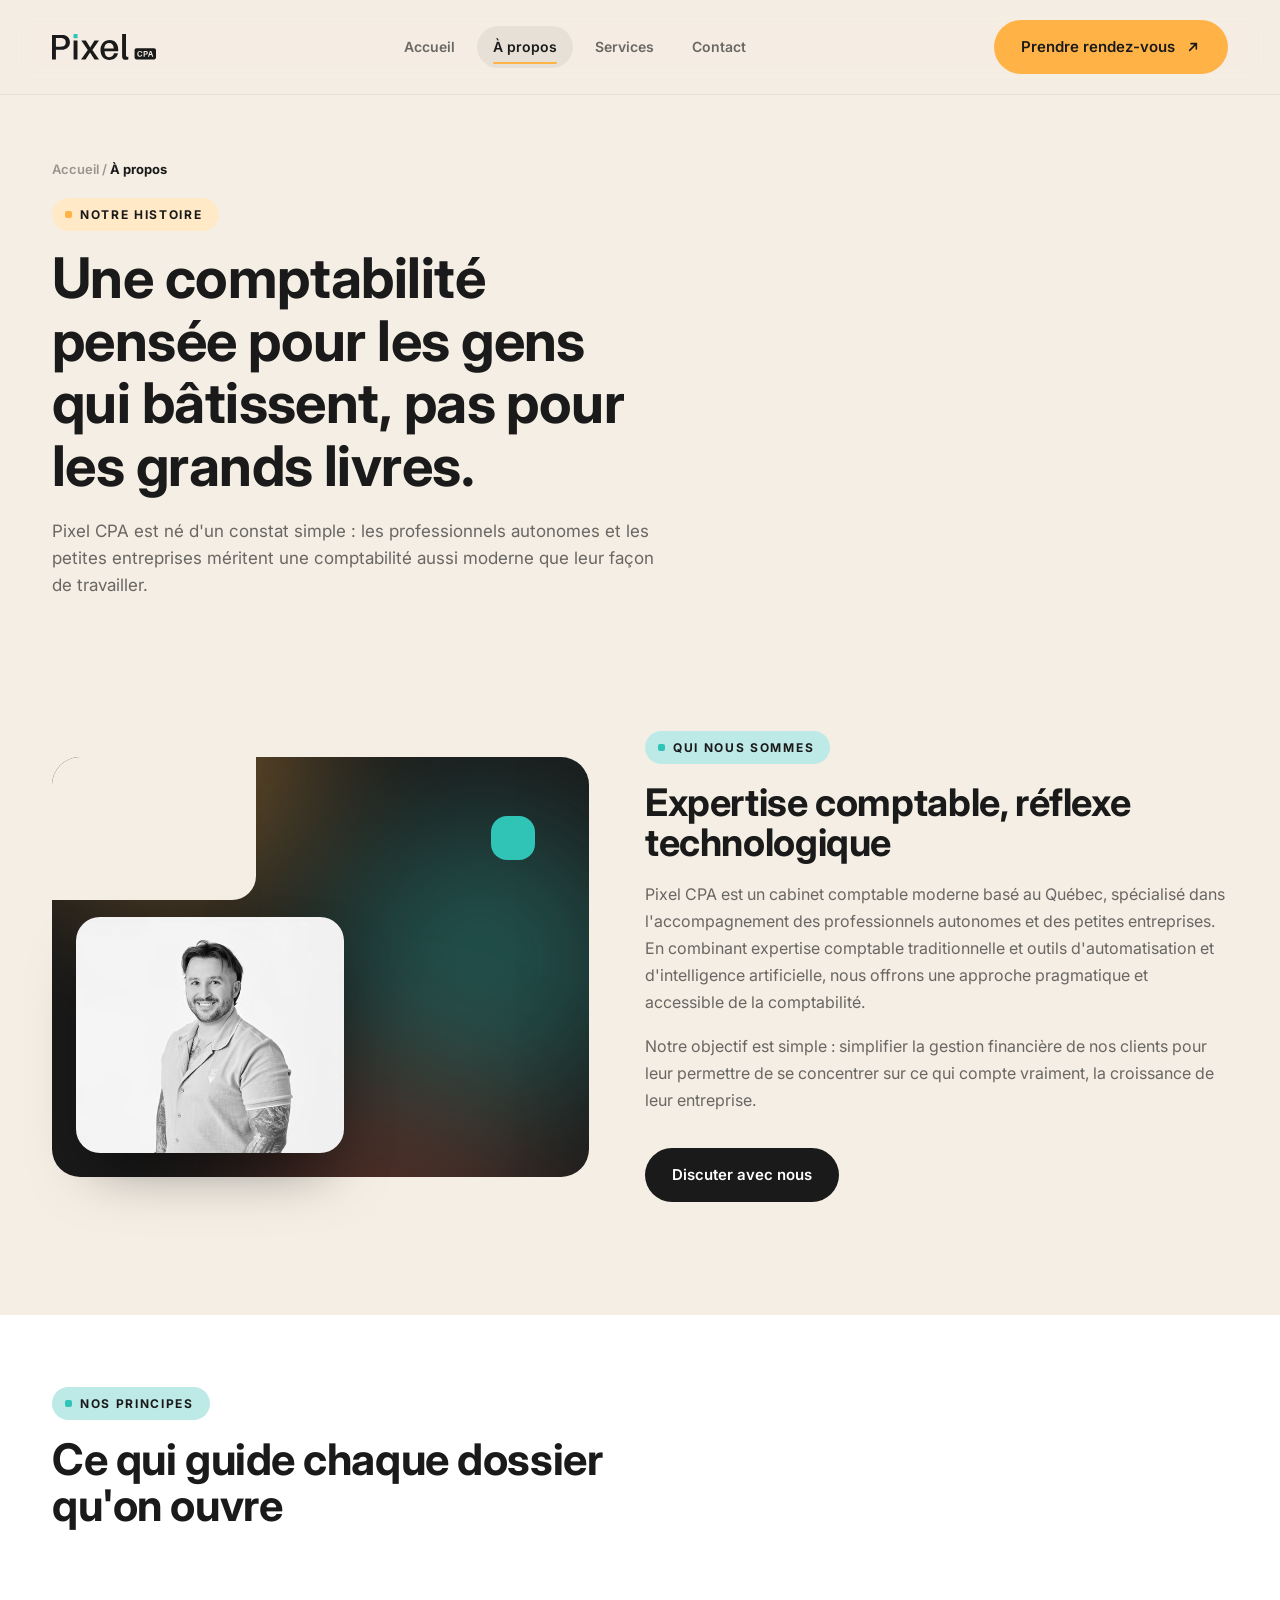
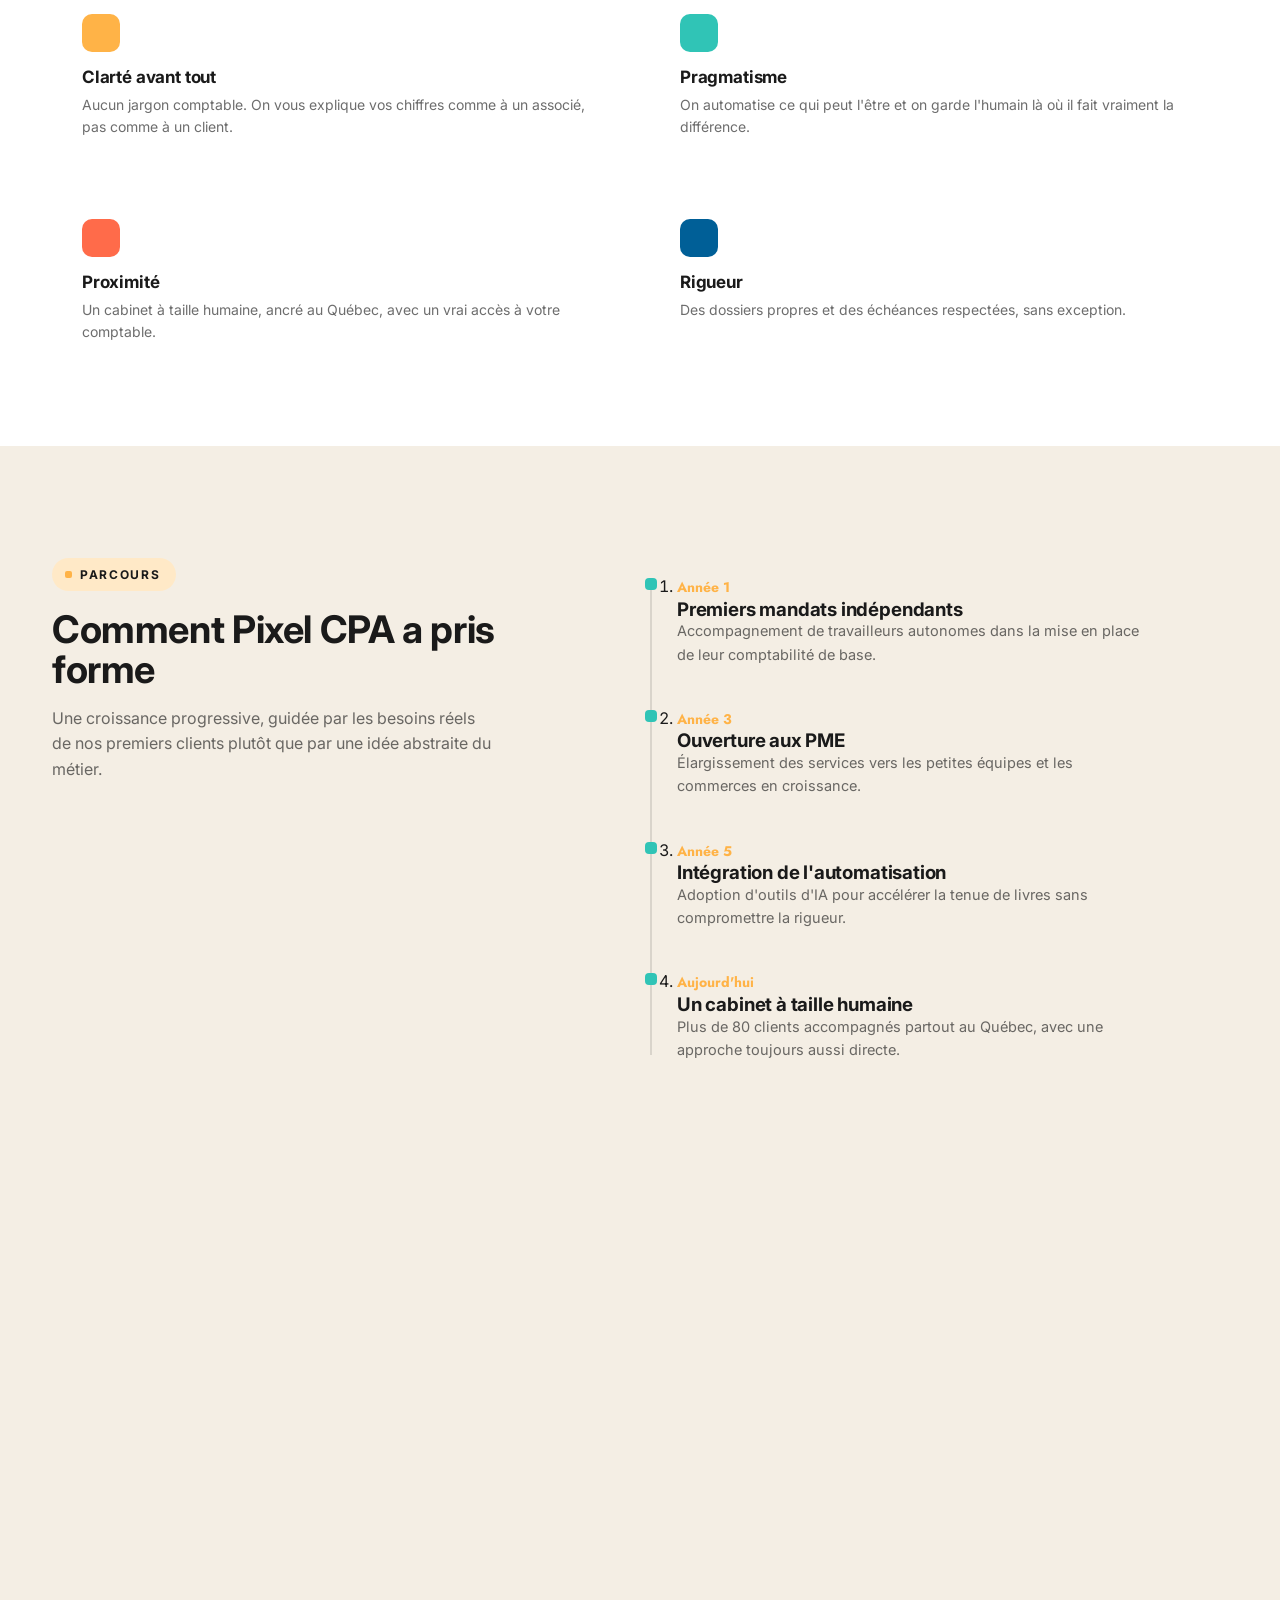
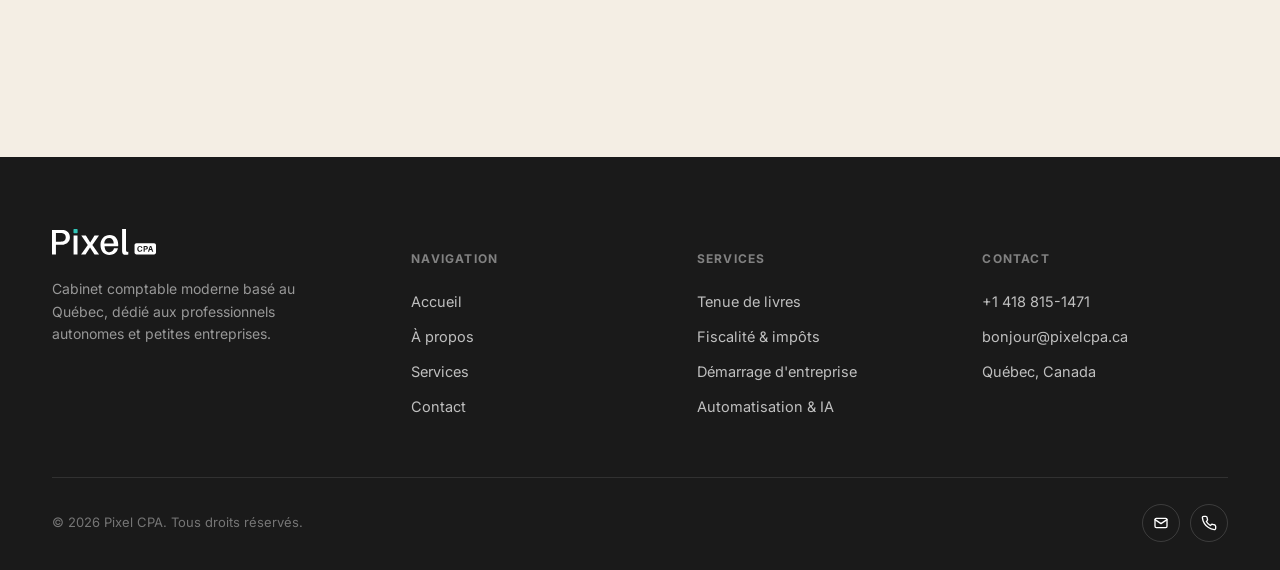
==== a-propos.html @ d7635052 "Add files via upload" ====
<!doctype html>
<html lang="fr-CA">
<head>
<meta charset="UTF-8">
<meta name="viewport" content="width=device-width, initial-scale=1">

<title>À propos — Cabinet comptable québécois | Pixel CPA</title>
<meta name="description" content="Pixel CPA est un cabinet comptable québécois à taille humaine qui combine expertise CPA traditionnelle et automatisation pour les indépendants et les PME.">
<link rel="canonical" href="https://pixelcpa.ca/a-propos.html">
<meta name="robots" content="index, follow, max-image-preview:large, max-snippet:-1">
<meta name="theme-color" content="#1A1A1A">

<meta property="og:type" content="website">
<meta property="og:site_name" content="Pixel CPA">
<meta property="og:locale" content="fr_CA">
<meta property="og:url" content="https://pixelcpa.ca/a-propos.html">
<meta property="og:title" content="À propos — Cabinet comptable québécois | Pixel CPA">
<meta property="og:description" content="Une comptabilité pensée pour les gens qui bâtissent. Expertise CPA, réflexe technologique, cabinet à taille humaine ancré au Québec.">
<meta property="og:image" content="https://pixelcpa.ca/assets/img/og-image.jpg">
<meta property="og:image:type" content="image/jpeg">
<meta property="og:image:width" content="1200">
<meta property="og:image:height" content="630">
<meta property="og:image:alt" content="Pixel CPA — Votre comptabilité, sans la paperasse.">

<meta name="twitter:card" content="summary_large_image">
<meta name="twitter:title" content="À propos — Cabinet comptable québécois | Pixel CPA">
<meta name="twitter:description" content="Une comptabilité pensée pour les gens qui bâtissent. Expertise CPA, réflexe technologique, ancré au Québec.">
<meta name="twitter:image" content="https://pixelcpa.ca/assets/img/og-image.jpg">

<link rel="icon" type="image/svg+xml" href="favicon.svg">
<link rel="manifest" href="site.webmanifest">

<link rel="preconnect" href="https://fonts.googleapis.com">
<link rel="preconnect" href="https://fonts.gstatic.com" crossorigin>
<link rel="stylesheet" href="https://fonts.googleapis.com/css2?family=Inter:wght@400;500;600;700;800&family=Jost:wght@600;700&display=swap">
<link rel="stylesheet" href="styles.css">

<script src="script.js" defer></script>

<script type="application/ld+json">
{
  "@context": "https://schema.org",
  "@graph": [
    {
      "@type": "BreadcrumbList",
      "itemListElement": [
        { "@type": "ListItem", "position": 1, "name": "Accueil", "item": "https://pixelcpa.ca/" },
        { "@type": "ListItem", "position": 2, "name": "À propos", "item": "https://pixelcpa.ca/a-propos.html" }
      ]
    },
    {
      "@type": "AboutPage",
      "@id": "https://pixelcpa.ca/a-propos.html#webpage",
      "url": "https://pixelcpa.ca/a-propos.html",
      "name": "À propos — Cabinet comptable québécois | Pixel CPA",
      "description": "Pixel CPA est un cabinet comptable québécois à taille humaine qui combine expertise CPA traditionnelle et automatisation.",
      "inLanguage": "fr-CA",
      "about": { "@id": "https://pixelcpa.ca/#business" },
      "isPartOf": { "@id": "https://pixelcpa.ca/#website" }
    }
  ]
}
</script>
</head>
<body>
<a href="#main" class="skip-link">Aller au contenu principal</a>
<div class="scroll-progress"></div>

<nav class="nav">
  <div class="wrap">
    <a href="index.html" class="logo" aria-label="Pixel CPA — accueil">
      <img src="assets/logo-dark.svg" alt="Pixel CPA" class="logo-img" width="110" height="26">
    </a>
    <div class="nav-links">
      <a href="index.html">Accueil</a>
      <a href="a-propos.html" class="active" aria-current="page">À propos</a>
      <a href="services.html">Services</a>
      <a href="contact.html">Contact</a>
    </div>
    <div class="nav-cta">
      <a href="contact.html" class="btn btn-primary">
        Prendre rendez-vous
        <svg viewBox="0 0 24 24" fill="none" stroke="currentColor" stroke-width="2.4" stroke-linecap="round" aria-hidden="true"><path d="M7 17L17 7M9 7h8v8"/></svg>
      </a>
      <button class="nav-burger" type="button" aria-label="Ouvrir le menu"><span></span></button>
    </div>
  </div>
</nav>

<main id="main">

<header class="page-hero">
  <div class="wrap">
    <nav class="crumb" data-reveal="fade" aria-label="Fil d'Ariane">
      <a href="index.html">Accueil</a> / <b>À propos</b>
    </nav>
    <span class="eyebrow orange" data-reveal="fade" style="margin-top:18px;">Notre histoire</span>
    <h1 class="split-words">Une comptabilité pensée pour les gens qui bâtissent, pas pour les grands livres.</h1>
    <p class="lede" data-reveal="fade">Pixel CPA est né d'un constat simple : les professionnels autonomes et les petites entreprises méritent une comptabilité aussi moderne que leur façon de travailler.</p>
  </div>
</header>

<!-- ================= STORY + IMAGE ================= -->
<section class="section-defer">
  <div class="wrap hero-grid">
    <div class="hero-visual" data-reveal="left" style="height:420px;">
      <div class="deco">
        <div class="aurora" aria-hidden="true"><b></b><b></b><b></b></div>
        <div class="deco-bite" style="width:38%; height:34%;"></div>
        <div class="chip" data-parallax="12" style="top:14%; right:10%; width:44px; height:44px; background:var(--teal);"></div>
      </div>
      <div class="founder" style="left:24px; right:auto; width:50%;">
        <img src="assets/img/cpa-portrait-480.jpg"
             srcset="assets/img/cpa-portrait-480.jpg 480w, assets/img/cpa-portrait-760.jpg 760w"
             sizes="(min-width:980px) 260px, 50vw"
             width="480" height="600"
             loading="lazy" decoding="async"
             alt="Le comptable professionnel agréé derrière Pixel CPA">
      </div>
    </div>
    <div data-reveal="right">
      <span class="eyebrow">Qui nous sommes</span>
      <h2 style="margin-top:18px; font-size:clamp(28px,3.2vw,38px);">Expertise comptable, réflexe technologique</h2>
      <p style="margin-top:18px; color:var(--ink-soft); font-size:16px; line-height:1.7;">
        Pixel CPA est un cabinet comptable moderne basé au Québec, spécialisé dans l'accompagnement des professionnels autonomes et des petites entreprises. En combinant expertise comptable traditionnelle et outils d'automatisation et d'intelligence artificielle, nous offrons une approche pragmatique et accessible de la comptabilité.
      </p>
      <p style="margin-top:16px; color:var(--ink-soft); font-size:16px; line-height:1.7;">
        Notre objectif est simple : simplifier la gestion financière de nos clients pour leur permettre de se concentrer sur ce qui compte vraiment, la croissance de leur entreprise.
      </p>
      <div class="hero-cta">
        <a href="contact.html" class="btn btn-dark">Discuter avec nous</a>
      </div>
    </div>
  </div>
</section>

<!-- ================= VALUES ================= -->
<section class="section-tight section-defer" style="background:var(--white);">
  <div class="wrap">
    <div class="s-head" data-reveal="fade">
      <span class="eyebrow">Nos principes</span>
      <h2>Ce qui guide chaque dossier qu'on ouvre</h2>
    </div>
    <div class="values stagger">
      <div class="v-card" data-reveal="scale" style="--i:0">
        <div class="tag" style="background:var(--orange);"></div>
        <h4>Clarté avant tout</h4>
        <p>Aucun jargon comptable. On vous explique vos chiffres comme à un associé, pas comme à un client.</p>
      </div>
      <div class="v-card" data-reveal="scale" style="--i:1">
        <div class="tag" style="background:var(--teal);"></div>
        <h4>Pragmatisme</h4>
        <p>On automatise ce qui peut l'être et on garde l'humain là où il fait vraiment la différence.</p>
      </div>
      <div class="v-card" data-reveal="scale" style="--i:2">
        <div class="tag" style="background:var(--coral);"></div>
        <h4>Proximité</h4>
        <p>Un cabinet à taille humaine, ancré au Québec, avec un vrai accès à votre comptable.</p>
      </div>
      <div class="v-card" data-reveal="scale" style="--i:3">
        <div class="tag" style="background:var(--blue);"></div>
        <h4>Rigueur</h4>
        <p>Des dossiers propres et des échéances respectées, sans exception.</p>
      </div>
    </div>
  </div>
</section>

<!-- ================= TIMELINE ================= -->
<section class="section-defer">
  <div class="wrap hero-grid" style="align-items:flex-start;">
    <div data-reveal="left">
      <span class="eyebrow orange">Parcours</span>
      <h2 style="margin-top:18px; font-size:clamp(28px,3.2vw,38px);">Comment Pixel CPA a pris forme</h2>
      <p style="margin-top:16px; color:var(--ink-soft); max-width:44ch;">Une croissance progressive, guidée par les besoins réels de nos premiers clients plutôt que par une idée abstraite du métier.</p>
    </div>
    <ol class="timeline" data-reveal="right">
      <li class="t-item">
        <span class="yr">Année 1</span>
        <h3>Premiers mandats indépendants</h3>
        <p>Accompagnement de travailleurs autonomes dans la mise en place de leur comptabilité de base.</p>
      </li>
      <li class="t-item">
        <span class="yr">Année 3</span>
        <h3>Ouverture aux PME</h3>
        <p>Élargissement des services vers les petites équipes et les commerces en croissance.</p>
      </li>
      <li class="t-item">
        <span class="yr">Année 5</span>
        <h3>Intégration de l'automatisation</h3>
        <p>Adoption d'outils d'IA pour accélérer la tenue de livres sans compromettre la rigueur.</p>
      </li>
      <li class="t-item">
        <span class="yr">Aujourd'hui</span>
        <h3>Un cabinet à taille humaine</h3>
        <p>Plus de 80 clients accompagnés partout au Québec, avec une approche toujours aussi directe.</p>
      </li>
    </ol>
  </div>
</section>

<!-- ================= CTA ================= -->
<section class="section-defer">
  <div class="wrap">
    <div class="deco" style="padding:72px 40px; text-align:center;" data-reveal="scale">
      <div class="aurora" aria-hidden="true"><b></b><b></b><b></b></div>
      <div class="deco-bite" style="width:180px; height:120px;"></div>
      <div class="cta-band" style="position:relative; z-index:2; margin-top:20px;">
        <span class="eyebrow on-dark">Envie de nous rencontrer ?</span>
        <h2 style="color:var(--white); margin-top:18px;">Faisons connaissance</h2>
        <div style="margin-top:30px;">
          <a href="contact.html" class="btn btn-primary">
            Prendre un rendez-vous
            <svg viewBox="0 0 24 24" fill="none" stroke="currentColor" stroke-width="2.4" stroke-linecap="round" aria-hidden="true"><path d="M7 17L17 7M9 7h8v8"/></svg>
          </a>
        </div>
      </div>
    </div>
  </div>
</section>

</main>

<footer>
  <div class="wrap">
    <div class="foot-top">
      <div class="foot-brand">
        <a href="index.html" class="logo on-dark" aria-label="Pixel CPA — accueil">
          <img src="assets/logo-light.svg" alt="Pixel CPA" class="logo-img" width="110" height="26" loading="lazy" decoding="async">
        </a>
        <p>Cabinet comptable moderne basé au Québec, dédié aux professionnels autonomes et petites entreprises.</p>
      </div>
      <nav class="foot-col" aria-label="Navigation du pied de page">
        <h5>Navigation</h5>
        <a href="index.html">Accueil</a>
        <a href="a-propos.html">À propos</a>
        <a href="services.html">Services</a>
        <a href="contact.html">Contact</a>
      </nav>
      <div class="foot-col">
        <h5>Services</h5>
        <a href="services.html">Tenue de livres</a>
        <a href="services.html">Fiscalité &amp; impôts</a>
        <a href="services.html">Démarrage d'entreprise</a>
        <a href="services.html">Automatisation &amp; IA</a>
      </div>
      <div class="foot-col">
        <h5>Contact</h5>
        <a href="tel:+14188151471">+1 418 815-1471</a>
        <a href="mailto:bonjour@pixelcpa.ca">bonjour@pixelcpa.ca</a>
        <a href="contact.html">Québec, Canada</a>
      </div>
    </div>
    <div class="foot-bottom">
      <span>© 2026 Pixel CPA. Tous droits réservés.</span>
      <div class="foot-social">
        <a href="mailto:bonjour@pixelcpa.ca" aria-label="Nous écrire par courriel"><svg viewBox="0 0 24 24" fill="none" stroke-width="2" stroke-linecap="round" stroke-linejoin="round" aria-hidden="true"><rect x="3" y="5" width="18" height="14" rx="2"/><path d="M3 7l9 6 9-6"/></svg></a>
        <a href="tel:+14188151471" aria-label="Nous appeler"><svg viewBox="0 0 24 24" fill="none" stroke-width="2" stroke-linecap="round" stroke-linejoin="round" aria-hidden="true"><path d="M22 16.9v3a2 2 0 0 1-2.2 2 19.8 19.8 0 0 1-8.6-3.1 19.5 19.5 0 0 1-6-6A19.8 19.8 0 0 1 2.1 4.2 2 2 0 0 1 4.1 2h3a2 2 0 0 1 2 1.7c.1.9.3 1.8.6 2.7a2 2 0 0 1-.5 2.1L8 9.7a16 16 0 0 0 6 6l1.2-1.2a2 2 0 0 1 2.1-.5c.9.3 1.8.5 2.7.6a2 2 0 0 1 1.7 2z"/></svg></a>
      </div>
    </div>
  </div>
</footer>

</body>
</html>
---- styles.css ----
/* ===========================================================
   PIXEL CPA — Design tokens (from Identité Visuelle 2026)
   =========================================================== */

/* Fonts are loaded from <link rel="preconnect"> + <link rel="stylesheet"> in each page's
   <head>. An @import here would be discovered only after this file parses, delaying the
   font request by a full round-trip. */

:root{
  /* primaires */
  --dark:        #1A1A1A;
  --cream:       #FBEEDD;
  --cream-mid:   #FFD69C;
  --orange:      #FFB347;
  --teal:        #30C4B6;
  --teal-mid:    #8CD2CB;
  --teal-pale:   #BDEAE6;

  /* secondaires (accents de données / ponctuels) */
  --coral:       #FF6B4A;
  --blue:        #005F97;
  --pink:        #FC96AC;

  --white:       #FFFFFF;
  --paper:       #F4EEE4;
  --ink:         #1A1A1A;
  --ink-soft:    rgba(26,26,26,.64);
  --ink-faint:   rgba(26,26,26,.42);

  --radius-xl:   32px;
  --radius-lg:   24px;
  --radius-md:   16px;
  --radius-sm:   10px;

  --font-display:'Jost', sans-serif;
  --font-body:   'Inter', sans-serif;

  --ease: cubic-bezier(.22,.9,.32,1);
}

*,*::before,*::after{box-sizing:border-box;}
html{scroll-behavior:smooth;}
@media (prefers-reduced-motion: reduce){
  html{scroll-behavior:auto;}
  *,*::before,*::after{animation-duration:.001ms !important; animation-iteration-count:1 !important; transition-duration:.001ms !important; scroll-behavior:auto !important;}
}

body{
  margin:0;
  background:var(--paper);
  color:var(--ink);
  font-family:'Inter', var(--font-body), sans-serif;
  font-size:16px;
  line-height:1.6;
  -webkit-font-smoothing:antialiased;
  overflow-x:hidden;
}

h1,h2,h3,h4{
  font-family:'Inter', var(--font-display), sans-serif;
  font-weight:700;
  line-height:1.06;
  margin:0;
  letter-spacing:-.01em;
}

p{margin:0;}
a{color:inherit; text-decoration:none;}
img{max-width:100%; display:block;}
button{font-family:inherit; cursor:pointer;}

.wrap{
  max-width:1240px;
  margin:0 auto;
  padding:0 32px;
}

.eyebrow{
  display:inline-flex;
  align-items:center;
  gap:8px;
  font-family:var(--font-body);
  font-weight:700;
  font-size:12px;
  letter-spacing:.14em;
  text-transform:uppercase;
  color:var(--dark);
  background:var(--teal-pale);
  padding:7px 16px 7px 13px;
  border-radius:999px;
}
.eyebrow::before{
  content:'';
  width:7px;height:7px;border-radius:2px;
  background:var(--teal);
  flex:none;
}
.eyebrow.on-dark{background:rgba(255,255,255,.1); color:var(--white);}
.eyebrow.on-dark::before{background:var(--orange);}
.eyebrow.orange{background:#FFE9C7;}
.eyebrow.orange::before{background:var(--orange);}

/* ---------- buttons ---------- */
.btn{
  display:inline-flex;
  align-items:center;
  gap:10px;
  font-weight:600;
  font-size:15px;
  padding:14px 26px;
  border-radius:999px;
  border:1.5px solid transparent;
  transition:transform .35s var(--ease), box-shadow .35s var(--ease), background .25s ease, color .25s ease;
  white-space:nowrap;
}
.btn-primary{
  background:var(--orange);
  color:var(--dark);
}
.btn-primary:hover{
  transform:translateY(-2px);
  box-shadow:0 14px 28px -12px rgba(255,179,71,.65);
}
.btn-dark{
  background:var(--dark);
  color:var(--white);
}
.btn-dark:hover{
  transform:translateY(-2px);
  box-shadow:0 14px 28px -14px rgba(0,0,0,.5);
}
.btn-ghost{
  background:transparent;
  border-color:rgba(26,26,26,.18);
  color:var(--dark);
}
.btn-ghost:hover{ background:rgba(26,26,26,.06); }
.btn-ghost.on-dark{ border-color:rgba(255,255,255,.25); color:var(--white); }
.btn-ghost.on-dark:hover{ background:rgba(255,255,255,.08); }
.btn svg{width:16px;height:16px; transition:transform .35s var(--ease);}
.btn:hover svg{transform:translate(3px,-3px);}

/* ---------- logo (real brand SVG, from Pixel_Logo_Export) ---------- */
.logo{ display:inline-flex; align-items:center; }
.logo-img{ height:26px; width:auto; display:block; }

/* ---------- skip link ---------- */
.skip-link{
  position:absolute; left:16px; top:-100px;
  z-index:300;
  background:var(--dark); color:var(--white);
  padding:12px 20px; border-radius:0 0 12px 12px;
  font-size:14px; font-weight:600;
  transition:top .25s var(--ease);
}
.skip-link:focus{ top:0; }

:where(a, button, .faq-q):focus-visible{
  outline:2.5px solid var(--orange);
  outline-offset:3px;
  border-radius:6px;
}

/* ---------- scroll progress ---------- */
.scroll-progress{
  position:fixed; top:0; left:0; width:0%; height:3px;
  background:linear-gradient(90deg, var(--orange), var(--teal));
  z-index:200;
  transition:width .12s linear;
}

/* ---------- nav ---------- */
.nav{
  position:sticky; top:0; z-index:100;
  padding:20px 0;
  background:rgba(244,238,228,.72);
  backdrop-filter:blur(14px) saturate(140%);
  border-bottom:1px solid rgba(26,26,26,.06);
  transition:padding .3s var(--ease), box-shadow .3s var(--ease), background .3s var(--ease);
  animation:navDrop .7s var(--ease) both;
}
.nav.is-stuck{
  padding:12px 0;
  background:rgba(244,238,228,.86);
  box-shadow:0 10px 30px -22px rgba(26,26,26,.5);
}
@keyframes navDrop{ from{ transform:translateY(-100%); opacity:0; } to{ transform:translateY(0); opacity:1; } }
.nav .wrap{display:flex; align-items:center; justify-content:space-between; gap:24px;}
.logo-img{ animation:markPop .6s var(--ease) .35s both; }
@keyframes markPop{ from{ transform:scale(.7); opacity:0; } to{ transform:scale(1); opacity:1; } }
.nav-links{display:flex; align-items:center; gap:6px;}
.nav-links a{
  position:relative;
  padding:10px 16px; border-radius:999px; font-size:14px; font-weight:600; color:var(--ink-soft);
  transition:background .25s ease, color .25s ease;
}
.nav-links a:hover, .nav-links a.active{ background:rgba(26,26,26,.06); color:var(--dark); }
.nav-links a.active::after{
  content:''; position:absolute; left:16px; right:16px; bottom:4px; height:2px; border-radius:2px;
  background:var(--orange);
}
.nav-cta{display:flex; align-items:center; gap:10px;}
.nav-burger{display:none; width:42px; height:42px; border-radius:12px; border:1.5px solid rgba(26,26,26,.15); background:none; align-items:center; justify-content:center;}
.nav-burger span, .nav-burger span::before, .nav-burger span::after{content:'';display:block; width:18px; height:2px; background:var(--dark); position:relative; transition:all .25s ease;}
.nav-burger span::before{position:absolute; top:-6px;}
.nav-burger span::after{position:absolute; top:6px;}
.nav-burger.is-open span{ background:transparent; }
.nav-burger.is-open span::before{ top:0; transform:rotate(45deg); }
.nav-burger.is-open span::after{ top:0; transform:rotate(-45deg); }

/* ---------- reveal-on-scroll ---------- */
[data-reveal]{
  opacity:0;
  transform:translate3d(0,18px,0);
  filter:blur(6px);
  transition:opacity .8s var(--ease), transform .8s var(--ease), filter .8s var(--ease);
  will-change:opacity, transform, filter;
  backface-visibility:hidden;
  -webkit-font-smoothing:antialiased;
}
[data-reveal].in{ opacity:1; transform:translate3d(0,0,0) scale(1); filter:blur(0); }
[data-reveal="fade"]{ transform:translate3d(0,14px,0); }
[data-reveal="left"]{ transform:translate3d(-24px,0,0); }
[data-reveal="right"]{ transform:translate3d(24px,0,0); }
[data-reveal="scale"]{ transform:translate3d(0,22px,0) scale(.97); }

/* text keeps the blur-up but never a transform: sub-pixel shifting on glyphs looks dirty */
h1[data-reveal],
h2[data-reveal],
h3[data-reveal],
h4[data-reveal],
.eyebrow[data-reveal],
.crumb[data-reveal],
.lede[data-reveal],
p[data-reveal]{
  transform:none !important;
  transition:opacity .8s var(--ease), filter .8s var(--ease);
}

.stagger > *{ transition-delay:calc(var(--i,0) * 90ms); }

/* once revealed, drop the compositing hints so long pages don't hold dozens of layers */
[data-reveal].done{ will-change:auto; filter:none; }

/* ---------- headline word reveal (JS splits .split-words into <span><i>word</i></span>) ---------- */
.split-words .w{
  display:inline-block;
  overflow:hidden;
  vertical-align:top;
  padding-bottom:.06em; /* room for descenders inside the mask */
}
.split-words .w > i{
  display:inline-block;
  font-style:inherit;
  transform:translateY(105%);
  transition:transform .9s var(--ease);
  transition-delay:calc(var(--wi,0) * 55ms);
}
.split-words.in .w > i{ transform:translateY(0); }

/* ---------- cursor spotlight on light cards ---------- */
.s-card, .why-card, .pr-card, .v-card{ position:relative; isolation:isolate; }
.s-card::after, .why-card::after, .pr-card::after, .v-card::after{
  content:'';
  position:absolute; inset:0;
  border-radius:inherit;
  background:radial-gradient(260px circle at var(--mx,50%) var(--my,50%), rgba(255,179,71,.16), transparent 70%);
  opacity:0;
  transition:opacity .45s ease;
  pointer-events:none;
  z-index:-1;
}
.s-card:hover::after, .why-card:hover::after, .pr-card:hover::after, .v-card:hover::after{ opacity:1; }
.pr-card.feat::after{ background:radial-gradient(260px circle at var(--mx,50%) var(--my,50%), rgba(255,179,71,.22), transparent 70%); }

/* ---------- button shine sweep ---------- */
.btn{ position:relative; overflow:hidden; }
.btn::before{
  content:'';
  position:absolute; top:0; bottom:0; left:-60%;
  width:40%;
  background:linear-gradient(100deg, transparent, rgba(255,255,255,.45), transparent);
  transform:skewX(-18deg);
  transition:left .6s var(--ease);
  pointer-events:none;
}
.btn:hover::before{ left:120%; }
.btn-dark::before{ background:linear-gradient(100deg, transparent, rgba(255,255,255,.18), transparent); }

/* ---------- photos: grayscale by default, colour + slow push-in on hover ---------- */
.hero-photo img, .showcase-photo img, .founder img{
  transition:transform 1.1s var(--ease), filter .7s ease;
}
.hero-photo:hover img, .showcase-photo:hover img, .founder:hover img{
  transform:scale(1.04);
  filter:grayscale(0) contrast(1);
}

/* ---------- ambient aurora blobs (behind dark panels + hero) ---------- */
.aurora{
  position:absolute; inset:-20% -10%;
  pointer-events:none;
  z-index:0;
  overflow:hidden;
  border-radius:inherit;
}
.aurora b{
  position:absolute;
  display:block;
  width:46%; aspect-ratio:1;
  border-radius:50%;
  filter:blur(70px);
  opacity:.32;
  animation:drift 18s ease-in-out infinite;
}
.aurora b:nth-child(1){ background:var(--orange); top:-10%; left:4%; }
.aurora b:nth-child(2){ background:var(--teal);   top:24%; right:2%; animation-delay:-6s; }
.aurora b:nth-child(3){ background:var(--coral);  bottom:-16%; left:38%; animation-delay:-12s; opacity:.22; }
@keyframes drift{
  0%,100%{ transform:translate3d(0,0,0) scale(1); }
  33%    { transform:translate3d(6%,-8%,0) scale(1.12); }
  66%    { transform:translate3d(-5%,6%,0) scale(.94); }
}
/* The aurora is absolutely positioned, so it would paint over static siblings. Lift the
   content wrappers by name — a blanket `.panel-dark > *` rule would tie on specificity with
   `.stats-panel .mark-bg` and clobber its position:absolute. */
.cta-split-head, .cta-split-body{ position:relative; z-index:2; }

/* ---------- scroll-driven progress bar (no JS on browsers that support it) ---------- */
@supports (animation-timeline: scroll()){
  .scroll-progress{
    width:100%;
    transform-origin:0 50%;
    transform:scaleX(0);
    transition:none;
    animation:progress linear both;
    animation-timeline:scroll(root block);
  }
  @keyframes progress{ from{ transform:scaleX(0); } to{ transform:scaleX(1); } }
}

/* ---------- cross-document view transitions (progressive enhancement) ---------- */
@view-transition{ navigation:auto; }
.nav{ view-transition-name:site-nav; }
footer{ view-transition-name:site-footer; }
::view-transition-old(root){ animation:vtOut .28s var(--ease) both; }
::view-transition-new(root){ animation:vtIn .42s var(--ease) both; }
@keyframes vtOut{ to{ opacity:0; transform:translateY(-8px); } }
@keyframes vtIn{ from{ opacity:0; transform:translateY(10px); } }

/* ---------- motion opt-out: kill every ambient/scroll animation, show final state ---------- */
@media (prefers-reduced-motion: reduce){
  [data-reveal]{ opacity:1 !important; transform:none !important; filter:none !important; }
  .split-words .w > i{ transform:none !important; }
  .aurora, .btn::before, .s-card::after, .why-card::after, .pr-card::after, .v-card::after{ display:none; }
  .chip, .hero-chip, .strip .items-track{ animation:none !important; }
  @view-transition{ navigation:none; }
}

/* ---------- deconstructed rectangle block (signature shape) ---------- */
.deco{
  position:relative;
  background:var(--dark);
  border-radius:28px;
  overflow:hidden;
}
.deco-bite{
  position:absolute;
  top:0; left:0;
  background:var(--paper);
  border-bottom-right-radius:24px;
  z-index:2;
}
.deco::before{
  content:'';
  position:absolute; inset:0;
  background:radial-gradient(480px circle at var(--mx,50%) var(--my,20%), rgba(255,255,255,.09), transparent 62%);
  opacity:0;
  transition:opacity .5s ease;
  pointer-events:none;
  z-index:1;
}
.deco:hover::before{ opacity:1; }

/* floating pixel chips (ambient motion + pointer parallax) */
.chip{
  position:absolute;
  border-radius:var(--radius-md);
  animation:float 7s ease-in-out infinite;
}
/* --px/--py are written by the pointer-parallax handler. Folding them into the keyframes'
   transform lets the drift and the parallax coexist — two separate transform declarations
   would just overwrite one another. */
@keyframes float{
  0%,100%{ transform:translate(var(--px,0px), var(--py,0px)) rotate(0deg); }
  50%    { transform:translate(var(--px,0px), calc(var(--py,0px) - 14px)) rotate(3deg); }
}

/* ---------- section spacing ---------- */
section{ padding:112px 0; position:relative; }
.section-tight{ padding:72px 0; }

/* ---------- hero ---------- */
.hero{ padding-top:48px; padding-bottom:64px; }
.hero-grid{
  display:grid;
  grid-template-columns:.92fr 1fr;
  gap:56px;
  align-items:center;
}
.hero-cta{ display:flex; align-items:center; gap:18px; margin-top:34px; flex-wrap:wrap; }

/* single notched hero panel (matches brand-guide mockup) — sized by content, never by a fixed height,
   so it can't overflow regardless of how the heading wraps, the viewport width, or font fallback. */
.hero-card{
  position:relative;
  display:flex; flex-direction:column;
  background:var(--dark);
  border-radius:28px;
}
.hero-bite{
  position:relative;
  background:var(--paper);
  border-top-left-radius:28px;
  border-bottom-right-radius:24px;
  padding:30px 26px 24px;
  z-index:2;
}
.hero-bite h1{ font-size:clamp(28px,7vw,40px); max-width:16ch; margin:0; }
.hero-copy{ position:relative; z-index:2; padding:22px 26px 0; }
.hero-copy .lede{ color:rgba(255,255,255,.72); font-size:15.5px; max-width:48ch; }
.hero-copy .btn{ margin-top:20px; }
.hero-chip{ display:none; border-radius:var(--radius-md); animation:float 7s ease-in-out infinite; }
.hero-photo{
  position:relative;
  margin:22px 26px 28px;
  border-radius:var(--radius-lg);
  overflow:hidden;
  aspect-ratio:16/11;
  box-shadow:0 30px 60px -20px rgba(0,0,0,.5);
  z-index:3;
}
/* cover-fit inside the ratio box, biased upward so the crop never cuts through the face */
.hero-photo img{ width:100%; height:100%; object-fit:cover; object-position:50% 18%; display:block; filter:grayscale(1) contrast(1.05); }

/* desktop: text block stays in normal (auto-height) flow so it can never overflow;
   the photo is decoupled from that flow (position:absolute, anchored from the bottom only)
   so it can never inflate the card's height either — each piece is sized by its own content. */
@media(min-width:860px){
  .hero-card{ display:block; margin-top:40px; padding-bottom:8px; }
  .hero-bite{ width:min(460px,46%); padding:40px 44px; }
  .hero-copy{ width:min(460px,46%); padding:36px 44px 44px; }
  .hero-photo{
    position:absolute;
    right:6%; bottom:-40px;
    width:30%;
    margin:0;
    aspect-ratio:4/5;
    height:auto;
  }
  /* both chips sit in the open dark gap between the text column and the photo —
     never over the photo, never over the paragraph text. */
  .hero-chip{ display:block; position:absolute; }
  .chip-orange{ top:-30px; left:50%; width:70px; height:70px; background:var(--orange); z-index:4; }
  .chip-teal{ top:130px; left:49%; width:44px; height:44px; background:var(--teal); z-index:1; animation-delay:1.2s; }
}
@media(max-width:480px){
  .hero-bite{ padding:26px 20px 20px; }
  .hero-copy{ padding:18px 20px 0; }
  .hero-photo{ margin:18px 20px 26px; }
}

.hero-visual{
  position:relative;
  height:460px;
}
.hero-visual .deco{
  position:absolute; inset:0;
  padding:28px;
}
.hero-visual .deco-bite{ width:44%; height:38%; }
.hero-visual .founder{
  position:absolute; right:24px; bottom:24px; top: 38%;
  width:46%;
  border-radius:var(--radius-lg);
  overflow:hidden;
  box-shadow:0 30px 60px -20px rgba(0,0,0,.5);
  z-index:3;
}
.hero-visual .founder img{ width:100%; height:auto; display:block; filter:grayscale(1) contrast(1.05); }
.hero-visual .stat-card{
  position:absolute; left:28px; bottom:28px;
  background:var(--white);
  border-radius:var(--radius-md);
  padding:18px 20px;
  z-index:3;
  box-shadow:0 24px 48px -20px rgba(0,0,0,.35);
  min-width:160px;
}
.hero-visual .stat-card .num{ font-family:var(--font-display); font-size:30px; font-weight:700; color:var(--dark); }
.hero-visual .stat-card .lbl{ font-size:12px; color:var(--ink-faint); font-weight:600; margin-top:2px; }

/* ---------- logo strip (marquee) ---------- */
.strip{
  display:flex; align-items:center; gap:28px;
  padding:26px 0;
  border-top:1px solid rgba(26,26,26,.08);
  border-bottom:1px solid rgba(26,26,26,.08);
}
.strip span{ flex:none; font-size:13px; font-weight:700; letter-spacing:.05em; color:var(--ink-faint); text-transform:uppercase; }
.strip .items{
  flex:1 1 auto; min-width:0; overflow:hidden; position:relative;
  -webkit-mask-image:linear-gradient(90deg, transparent, #000 6%, #000 94%, transparent);
  mask-image:linear-gradient(90deg, transparent, #000 6%, #000 94%, transparent);
}
.strip .items-track{ display:flex; gap:36px; flex:none; width:max-content; animation:marquee 26s linear infinite; }
.strip:hover .items-track{ animation-play-state:paused; }
.strip .items b, .strip .items-track b{ font-family:var(--font-display); font-weight:600; font-size:16px; color:var(--ink-soft); white-space:nowrap; }
@keyframes marquee{ from{ transform:translateX(0); } to{ transform:translateX(-50%); } }

/* ---------- section headers ---------- */
.s-head{ max-width:640px; margin-bottom:56px; }
.s-head h2{ font-size:clamp(30px,3.4vw,44px); margin-top:16px; }
.s-head .lede{ margin-top:16px; color:var(--ink-soft); font-size:16px; }
.s-head.center{ margin-left:auto; margin-right:auto; text-align:center; }

/* ---------- services grid ---------- */
.services-grid{ display:grid; grid-template-columns:repeat(3,1fr); gap:24px; perspective:1200px; }
.s-card{
  background:var(--white);
  border-radius:var(--radius-lg);
  padding:34px 28px 30px;
  position:relative;
  transition:transform .15s ease-out, box-shadow .45s var(--ease);
  border:1px solid rgba(26,26,26,.05);
  will-change:transform;
}
.s-card:hover{ box-shadow:0 30px 60px -28px rgba(26,26,26,.28); }
.s-card:not(:hover){ transform:none !important; }
.s-icon{
  width:52px; height:52px; border-radius:14px;
  display:flex; align-items:center; justify-content:center;
  margin-bottom:22px;
  transition:transform .4s var(--ease);
}
.s-card:hover .s-icon{ transform:rotate(-6deg) scale(1.06); }
.s-icon svg{width:24px;height:24px;}
.s-card h3{ font-size:19px; margin-bottom:10px; }
.s-card p{ font-size:14.5px; color:var(--ink-soft); }
.s-card .go{
  display:inline-flex; align-items:center; gap:6px; margin-top:18px;
  font-size:13px; font-weight:700; color:var(--dark);
  opacity:0; transform:translateX(-6px);
  transition:opacity .3s ease, transform .3s ease;
}
.s-card:hover .go{ opacity:1; transform:translateX(0); }
.s-icon.orange{ background:#FFE9C7; }
.s-icon.teal{ background:var(--teal-pale); }
.s-icon.coral{ background:#FFD9CF; }
.s-icon.blue{ background:#CFE4F0; }
.s-icon svg{ stroke:var(--dark); }

/* ---------- pixel blocks decorative row ---------- */
.pixel-row{ display:flex; gap:18px; align-items:flex-end; }
.pixel-row .px{ border-radius:var(--radius-md); }

/* ---------- dark panel (about / cta) ---------- */
.panel-dark{
  background:var(--dark);
  color:var(--white);
  border-radius:var(--radius-xl);
  padding:64px;
  position:relative;
  overflow:hidden;
}
.panel-dark h2, .panel-dark h3{ color:var(--white); }
.panel-dark .lede{ color:rgba(255,255,255,.68); }

/* ---------- showcase (photo + quote, stacked per brand-guide mockup) ---------- */
.showcase{ margin:0; }                 /* <figure> */
.showcase-quote{ margin:0; }           /* <blockquote> */
.showcase-photo{ border-radius:var(--radius-xl); overflow:hidden; }
.showcase-photo img{ width:100%; height:auto; display:block; filter:grayscale(1); }
.showcase-quote{ max-width:640px; margin-top:32px; }
.showcase-quote .quote-mark{ font-family:var(--font-display); font-size:56px; line-height:.6; color:var(--orange); margin-bottom:6px; display:block; }
.showcase-quote .quote{ font-size:18px; font-weight:500; line-height:1.55; color:var(--dark); }
.showcase-quote .who{ margin-top:20px; font-size:14px; font-weight:700; color:var(--ink-soft); }

/* ---------- CTA split (dark two-column panel) ---------- */
.cta-split{ display:grid; grid-template-columns:.85fr 1fr; gap:48px; align-items:center; }
.cta-split-head h2{ margin-top:14px; font-size:clamp(28px,3.2vw,38px); }
.cta-split-body .btn{ margin-top:26px; }
@media(max-width:860px){
  .cta-split{ grid-template-columns:1fr; gap:24px; }
}

/* ---------- footer ---------- */
footer{ background:var(--dark); color:var(--white); padding:72px 0 28px; }
.foot-top{ display:grid; grid-template-columns:1.3fr 1fr 1fr 1fr; gap:40px; padding-bottom:52px; border-bottom:1px solid rgba(255,255,255,.1); }
.foot-brand p{ margin-top:16px; color:rgba(255,255,255,.55); font-size:14px; max-width:32ch; }
.foot-col h5{ font-size:12px; letter-spacing:.1em; text-transform:uppercase; color:rgba(255,255,255,.45); margin-bottom:16px; font-weight:700; }
.foot-col a{ display:block; color:rgba(255,255,255,.72); font-size:14.5px; padding:6px 0; transition:color .2s ease, transform .2s ease; }
.foot-col a:hover{ color:var(--orange); transform:translateX(3px); }
.foot-bottom{ display:flex; justify-content:space-between; align-items:center; padding-top:26px; flex-wrap:wrap; gap:14px; }
.foot-bottom span{ font-size:13px; color:rgba(255,255,255,.4); }
.foot-social{ display:flex; gap:10px; }
.foot-social a{ width:38px; height:38px; border-radius:50%; border:1.5px solid rgba(255,255,255,.15); display:flex; align-items:center; justify-content:center; transition:background .25s ease, border-color .25s ease; }
.foot-social a:hover{ background:var(--orange); border-color:var(--orange); }
.foot-social svg{ width:16px; height:16px; stroke:var(--white); }

/* ---------- generic page hero (sous-pages) ---------- */
.page-hero{ padding:64px 0 20px; }
.page-hero h1{ font-size:clamp(36px,4.6vw,56px); margin-top:18px; max-width:16ch; }
.page-hero .lede{ margin-top:18px; max-width:56ch; color:var(--ink-soft); font-size:17px; }
.crumb{ font-size:13px; color:var(--ink-faint); font-weight:600; }
.crumb b{ color:var(--dark); }

/* ---------- contact info cards ---------- */
.info-list{ display:grid; gap:16px; grid-template-columns:1fr 1fr; }
.info-card{ display:flex; gap:16px; align-items:flex-start; background:var(--white); border-radius:var(--radius-lg); padding:20px 22px; box-shadow:0 12px 28px -20px rgba(26,26,26,.35); min-height:110px; }
.info-card .ic{ width:44px; height:44px; border-radius:12px; display:flex; align-items:center; justify-content:center; flex:none; }
.info-card svg{ width:20px; height:20px; stroke:var(--dark); }
.info-card h4{ font-size:15px; margin-bottom:4px; }
.info-card p{ font-size:14px; color:var(--ink-soft); }
@media(max-width:860px){ .info-list{ grid-template-columns:1fr; } }

/* ---------- values grid (about) ---------- */
.values{ display:grid; grid-template-columns:repeat(2,1fr); gap:20px; }
.v-card{ padding:30px; border-radius:var(--radius-lg); background:var(--white); }
.v-card .tag{ width:38px; height:38px; border-radius:10px; margin-bottom:16px; }
.v-card h4{ font-size:17px; margin-bottom:8px; }
.v-card p{ font-size:14px; color:var(--ink-soft); }
.v-card .mark{ width:30px; height:auto; margin-bottom:18px; display:block; }

/* ---------- why-us grid (brand mark cards) ---------- */
.why-grid{ display:grid; grid-template-columns:repeat(4,1fr); gap:20px; }
.why-card{
  background:var(--white);
  border-radius:var(--radius-lg);
  padding:30px 26px;
  border:1px solid rgba(26,26,26,.05);
  transition:transform .4s var(--ease), box-shadow .4s var(--ease);
}
.why-card:hover{ transform:translateY(-6px); box-shadow:0 30px 60px -30px rgba(26,26,26,.28); }
.why-card .mark{ width:30px; height:auto; margin-bottom:20px; display:block; }
.why-card h4{ font-size:16.5px; margin-bottom:8px; }
.why-card p{ font-size:14px; color:var(--ink-soft); }

/* ---------- stats band (dark panel) ---------- */
.stats-panel{ position:relative; }
.stats-panel .mark-bg{
  position:absolute; top:-40px; right:-30px; width:240px; height:auto;
  opacity:.06; pointer-events:none;
}
.stats-grid{ display:grid; grid-template-columns:repeat(4,1fr); gap:32px; position:relative; z-index:2; }
.stat .num{ font-family:var(--font-display); font-size:clamp(32px,4vw,46px); font-weight:700; color:var(--white); }
.stat .lbl{ margin-top:8px; font-size:13.5px; color:rgba(255,255,255,.6); }

/* ---------- timeline ---------- */
.timeline{ position:relative; padding-left:32px; }
.timeline::before{ content:''; position:absolute; left:5px; top:6px; bottom:6px; width:2px; background:rgba(26,26,26,.12); }
.t-item{ position:relative; padding-bottom:40px; }
.t-item:last-child{ padding-bottom:0; }
.t-item::before{ content:''; position:absolute; left:-32px; top:4px; width:12px; height:12px; border-radius:4px; background:var(--teal); }
.t-item .yr{ font-family:var(--font-display); font-weight:700; color:var(--orange); font-size:14px; }
.t-item h4{ font-size:18px; margin:6px 0 8px; }
.t-item p{ color:var(--ink-soft); font-size:14.5px; max-width:52ch; }

/* ---------- faq ---------- */
.faq-item{ border-bottom:1px solid rgba(26,26,26,.1); }
.faq-q{ display:flex; align-items:center; justify-content:space-between; padding:24px 4px; cursor:pointer; }
.faq-q h4{ font-size:16.5px; font-weight:600; font-family:var(--font-body); }
.faq-q .plus{ width:26px; height:26px; border-radius:8px; background:var(--paper); flex:none; display:flex; align-items:center; justify-content:center; transition:transform .3s var(--ease), background .3s ease; position:relative; }
.faq-q .plus::before, .faq-q .plus::after{ content:''; position:absolute; background:var(--dark); border-radius:2px; }
.faq-q .plus::before{ width:11px; height:2px; }
.faq-q .plus::after{ width:2px; height:11px; transition:transform .3s ease; }
.faq-item.open .plus{ background:var(--orange); transform:rotate(180deg); }
.faq-item.open .plus::after{ transform:scaleY(0); }
.faq-a{ max-height:0; overflow:hidden; transition:max-height .4s var(--ease); }
.faq-a p{ padding:0 4px 24px; color:var(--ink-soft); font-size:14.5px; max-width:64ch; }

/* ---------- pricing (services) ---------- */
.pricing{ display:grid; grid-template-columns:repeat(3,1fr); gap:24px; }
.pr-card{ background:var(--white); border-radius:var(--radius-lg); padding:36px 30px; border:1.5px solid rgba(26,26,26,.06); transition:transform .4s var(--ease), box-shadow .4s var(--ease), border-color .3s ease; }
.pr-card:hover{ transform:translateY(-6px); box-shadow:0 30px 60px -30px rgba(26,26,26,.3); }
.pr-card.feat{ background:var(--dark); color:var(--white); position:relative; }
.pr-card.feat h3, .pr-card.feat .price{ color:var(--white); }
.pr-card.feat .desc{ color:rgba(255,255,255,.6); }
.pr-card.feat li{ color:rgba(255,255,255,.85); }
.pr-card .badge{ position:absolute; top:-13px; right:30px; background:var(--orange); color:var(--dark); font-size:11px; font-weight:800; letter-spacing:.04em; padding:6px 12px; border-radius:999px; text-transform:uppercase; }
.pr-card h3{ font-size:15px; font-weight:700; text-transform:uppercase; letter-spacing:.06em; color:var(--ink-faint); }
.pr-card .price{ font-family:var(--font-display); font-size:40px; font-weight:700; margin:14px 0 4px; }
.pr-card .price span{ font-size:14px; font-weight:500; font-family:var(--font-body); color:var(--ink-faint); }
.pr-card .desc{ font-size:13.5px; color:var(--ink-soft); margin-bottom:24px; }
.pr-card ul{ list-style:none; margin:0 0 28px; padding:0; display:flex; flex-direction:column; gap:12px; }
.pr-card li{ font-size:14px; display:flex; gap:10px; align-items:flex-start; color:var(--ink-soft); }
.pr-card li svg{ width:16px; height:16px; flex:none; margin-top:2px; stroke:var(--teal); }
.pr-card.feat li svg{ stroke:var(--orange); }

/* ---------- cta band ---------- */
.cta-band{ text-align:center; max-width:640px; margin:0 auto; }
.cta-band h2{ font-size:clamp(28px,3.4vw,42px); }

/* ---------- responsive ---------- */
@media(max-width:980px){
  .hero-grid{ grid-template-columns:1fr; }
  .hero-visual{ height:380px; order:-1; }
  .services-grid{ grid-template-columns:repeat(2,1fr); }
  .foot-top{ grid-template-columns:1fr 1fr; }
  .values{ grid-template-columns:1fr; }
  .pricing{ grid-template-columns:1fr; }
  .why-grid{ grid-template-columns:repeat(2,1fr); }
  .stats-grid{ grid-template-columns:repeat(2,1fr); gap:28px; }
}
@media(max-width:680px){
  .wrap{ padding:0 20px; }
  .nav-links{
    display:none;
    position:absolute; top:68px; left:20px; right:20px;
    flex-direction:column; align-items:stretch; gap:2px;
    background:var(--paper); border-radius:20px; padding:10px;
    box-shadow:0 24px 48px -20px rgba(0,0,0,.25);
    opacity:0; transform:translateY(-10px);
    transition:opacity .3s var(--ease), transform .3s var(--ease);
  }
  .nav-links.mobile-open{ display:flex; opacity:1; transform:translateY(0); }
  .nav-links a{ padding:14px 18px; }
  .nav-burger{ display:flex; }
  section{ padding:72px 0; }
  .services-grid{ grid-template-columns:1fr; }
  .foot-top{ grid-template-columns:1fr; gap:32px; }
  .panel-dark{ padding:36px 26px; }
  .why-grid{ grid-template-columns:1fr; }
  .stats-grid{ grid-template-columns:1fr 1fr; gap:24px; }
}
@media(max-width:480px){
  .wrap{ padding:0 16px; }
  section{ padding:56px 0; }
  .hero{ padding-top:44px; padding-bottom:40px; }
  .hero-visual{ height:340px; }
  .hero-visual .stat-card{ left:16px; bottom:16px; min-width:128px; padding:13px 15px; }
  .hero-visual .stat-card .num{ font-size:24px; }
  .hero-visual .founder{ right:16px; width:52%; }
  .btn{ padding:12px 20px; font-size:14px; }
  .values{ grid-template-columns:1fr; }
  .deco[style*="padding:72px"]{ padding:48px 22px !important; }
}
@media(min-width:1600px){
  .wrap{ max-width:1380px; }
}

/* ---------- perf ---------- */
/* Skip layout/paint for offscreen sections. contain-intrinsic-size supplies a placeholder
   height so the scrollbar doesn't jump as they come into view. */
.section-defer{
  content-visibility:auto;
  contain-intrinsic-size:auto 700px;
}

/* The hero owns its own aurora layer; the card can't host one because .hero-photo
   deliberately hangs outside the card's bounds on desktop. */
.hero{ position:relative; }
.hero > .wrap{ position:relative; z-index:1; }
.hero .aurora b{ opacity:.2; }

/* Reserve the photo's box before it decodes, so nothing below it shifts (CLS). */
.hero-photo, .showcase-photo{ background:rgba(26,26,26,.06); }
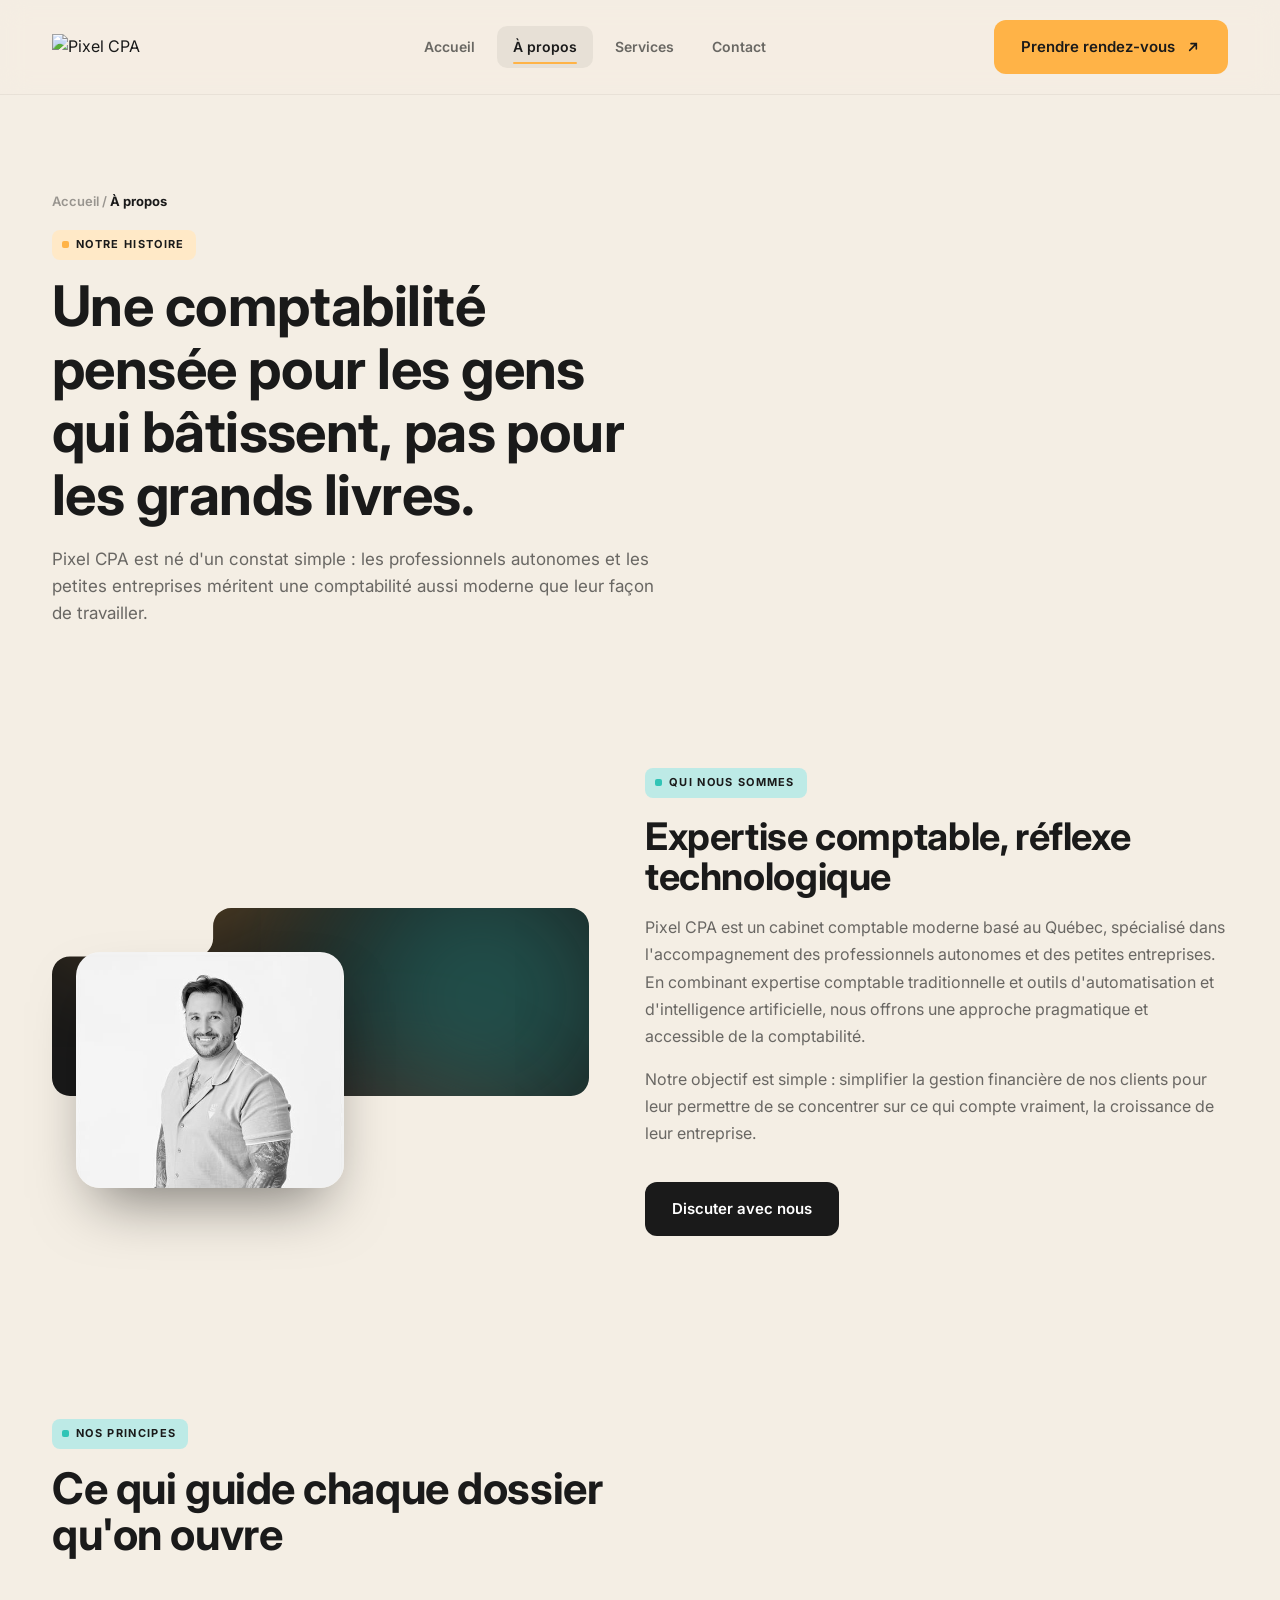
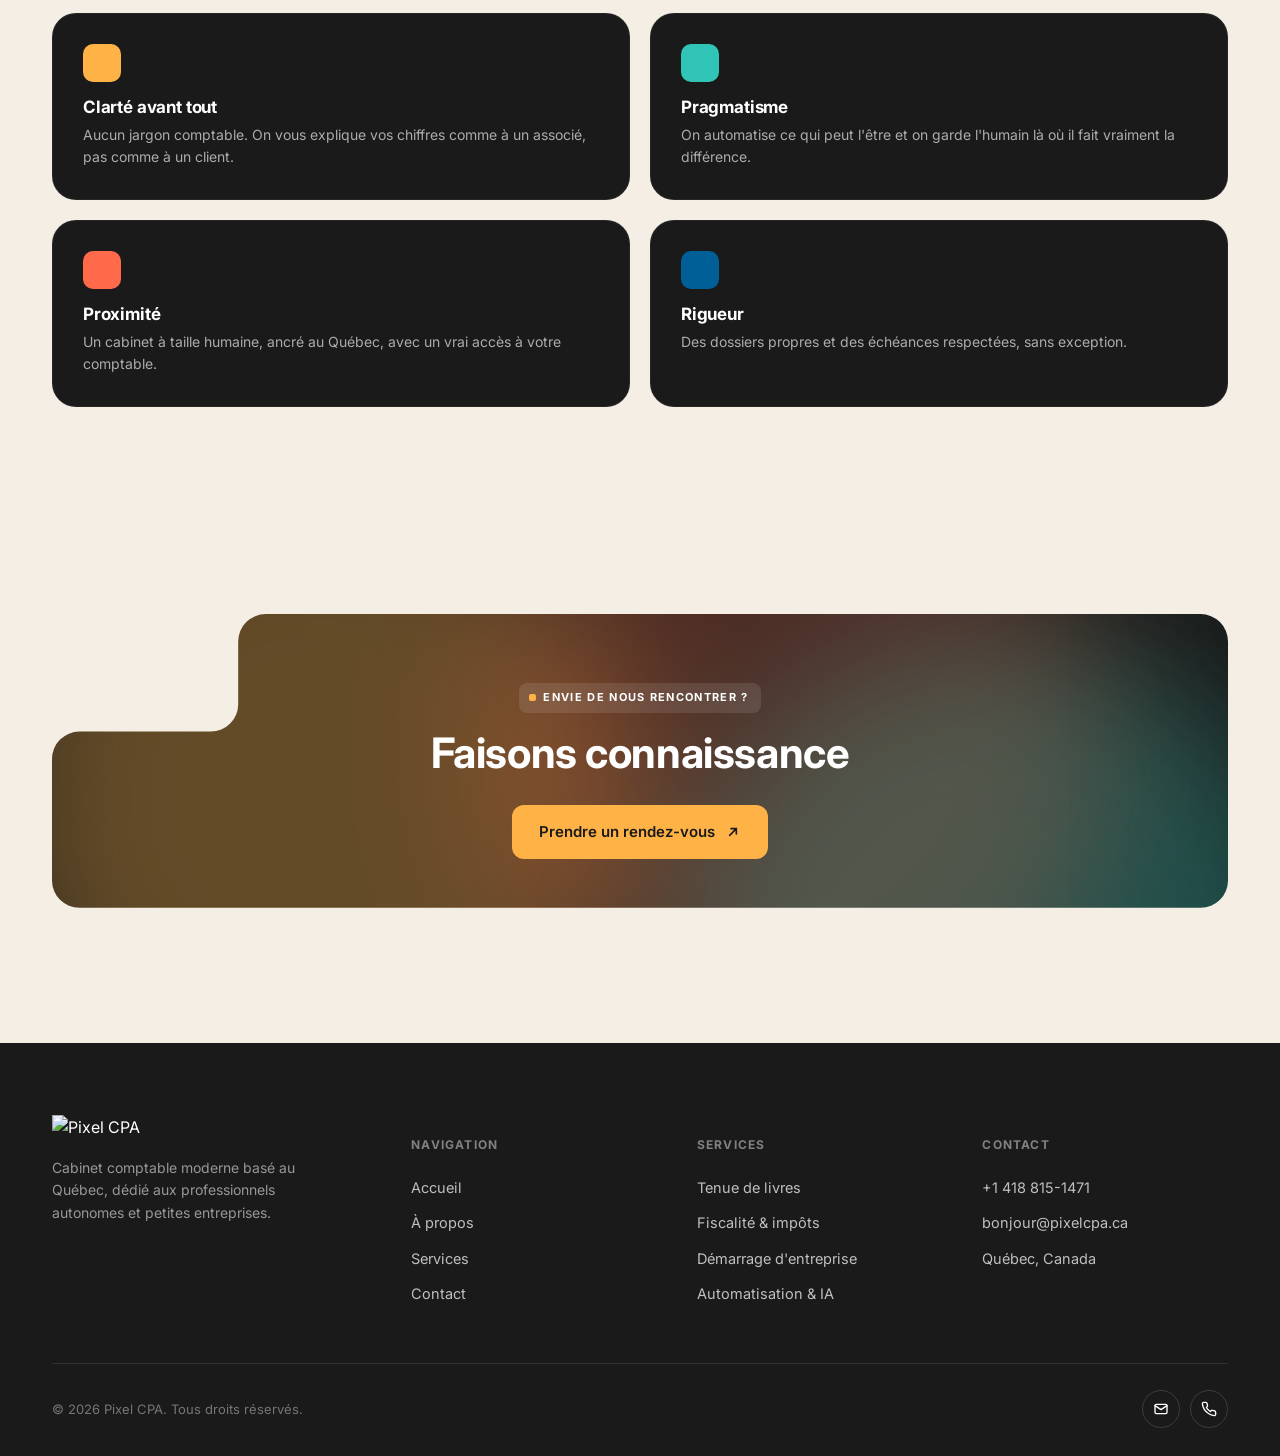
==== commit 815f534c: "Add files via upload" ====
--- a/a-propos.html
+++ b/a-propos.html
@@ -69,7 +69,7 @@
 <nav class="nav">
   <div class="wrap">
     <a href="index.html" class="logo" aria-label="Pixel CPA — accueil">
-      <img src="assets/logo-dark.svg" alt="Pixel CPA" class="logo-img" width="110" height="26">
+      <img src="assets/logo-full-dark.svg" alt="Pixel CPA" class="logo-img" width="144" height="26">
     </a>
     <div class="nav-links">
       <a href="index.html">Accueil</a>
@@ -106,7 +106,6 @@
     <div class="hero-visual" data-reveal="left" style="height:420px;">
       <div class="deco">
         <div class="aurora" aria-hidden="true"><b></b><b></b><b></b></div>
-        <div class="deco-bite" style="width:38%; height:34%;"></div>
         <div class="chip" data-parallax="12" style="top:14%; right:10%; width:44px; height:44px; background:var(--teal);"></div>
       </div>
       <div class="founder" style="left:24px; right:auto; width:50%;">
@@ -135,7 +134,7 @@
 </section>
 
 <!-- ================= VALUES ================= -->
-<section class="section-tight section-defer" style="background:var(--white);">
+<section class="section-tight section-defer">
   <div class="wrap">
     <div class="s-head" data-reveal="fade">
       <span class="eyebrow">Nos principes</span>
@@ -166,45 +165,11 @@
   </div>
 </section>
 
-<!-- ================= TIMELINE ================= -->
-<section class="section-defer">
-  <div class="wrap hero-grid" style="align-items:flex-start;">
-    <div data-reveal="left">
-      <span class="eyebrow orange">Parcours</span>
-      <h2 style="margin-top:18px; font-size:clamp(28px,3.2vw,38px);">Comment Pixel CPA a pris forme</h2>
-      <p style="margin-top:16px; color:var(--ink-soft); max-width:44ch;">Une croissance progressive, guidée par les besoins réels de nos premiers clients plutôt que par une idée abstraite du métier.</p>
-    </div>
-    <ol class="timeline" data-reveal="right">
-      <li class="t-item">
-        <span class="yr">Année 1</span>
-        <h3>Premiers mandats indépendants</h3>
-        <p>Accompagnement de travailleurs autonomes dans la mise en place de leur comptabilité de base.</p>
-      </li>
-      <li class="t-item">
-        <span class="yr">Année 3</span>
-        <h3>Ouverture aux PME</h3>
-        <p>Élargissement des services vers les petites équipes et les commerces en croissance.</p>
-      </li>
-      <li class="t-item">
-        <span class="yr">Année 5</span>
-        <h3>Intégration de l'automatisation</h3>
-        <p>Adoption d'outils d'IA pour accélérer la tenue de livres sans compromettre la rigueur.</p>
-      </li>
-      <li class="t-item">
-        <span class="yr">Aujourd'hui</span>
-        <h3>Un cabinet à taille humaine</h3>
-        <p>Plus de 80 clients accompagnés partout au Québec, avec une approche toujours aussi directe.</p>
-      </li>
-    </ol>
-  </div>
-</section>
-
 <!-- ================= CTA ================= -->
 <section class="section-defer">
   <div class="wrap">
-    <div class="deco" style="padding:72px 40px; text-align:center;" data-reveal="scale">
+    <div class="deco deco-panel" style="padding:72px 40px; text-align:center;" data-reveal="scale">
       <div class="aurora" aria-hidden="true"><b></b><b></b><b></b></div>
-      <div class="deco-bite" style="width:180px; height:120px;"></div>
       <div class="cta-band" style="position:relative; z-index:2; margin-top:20px;">
         <span class="eyebrow on-dark">Envie de nous rencontrer ?</span>
         <h2 style="color:var(--white); margin-top:18px;">Faisons connaissance</h2>
@@ -226,7 +191,7 @@
     <div class="foot-top">
       <div class="foot-brand">
         <a href="index.html" class="logo on-dark" aria-label="Pixel CPA — accueil">
-          <img src="assets/logo-light.svg" alt="Pixel CPA" class="logo-img" width="110" height="26" loading="lazy" decoding="async">
+          <img src="assets/logo-full-light.svg" alt="Pixel CPA" class="logo-img" width="144" height="26" loading="lazy" decoding="async">
         </a>
         <p>Cabinet comptable moderne basé au Québec, dédié aux professionnels autonomes et petites entreprises.</p>
       </div>
--- a/styles.css
+++ b/styles.css
@@ -19,6 +19,7 @@
   /* secondaires (accents de données / ponctuels) */
   --coral:       #FF6B4A;
   --blue:        #005F97;
+  --blue-soft:   #4FA3D8; /* variante lisible du bleu sur fond sombre */
   --pink:        #FC96AC;
 
   --white:       #FFFFFF;
@@ -36,6 +37,19 @@
   --font-body:   'Inter', sans-serif;
 
   --ease: cubic-bezier(.22,.9,.32,1);
+
+  /* Deconstructed-corner masks, inlined as data-URIs so they also work over file://
+     (Chrome/Edge block external-file CSS masks on the file:// protocol). */
+  --notch: url("data:image/svg+xml,%3Csvg xmlns='http://www.w3.org/2000/svg' viewBox='0 0 600 210'%3E%3Cpath d='M200,0 L580,0 A20 20 0 0 1 600,20 L600,190 A20 20 0 0 1 580,210 L20,210 A20 20 0 0 1 0,190 L0,74 A20 20 0 0 1 20,54 L160,54 A20 20 0 0 0 180,34 L180,20 A20 20 0 0 1 200,0 Z'/%3E%3C/svg%3E");
+  --notch-panel: url("data:image/svg+xml,%3Csvg xmlns='http://www.w3.org/2000/svg' viewBox='0 0 1200 300'%3E%3Cpath d='M218,0 L1172,0 A28 28 0 0 1 1200,28 L1200,272 A28 28 0 0 1 1172,300 L28,300 A28 28 0 0 1 0,272 L0,148 A28 28 0 0 1 28,120 L162,120 A28 28 0 0 0 190,92 L190,28 A28 28 0 0 1 218,0 Z'/%3E%3C/svg%3E");
+  /* service cards: shallower top-left notch, viewBox tuned to the card ratio so corners stay round */
+  --notch-card: url("data:image/svg+xml,%3Csvg xmlns='http://www.w3.org/2000/svg' viewBox='0 0 360 300'%3E%3Cpath d='M136,0 L342,0 A18 18 0 0 1 360,18 L360,282 A18 18 0 0 1 342,300 L18,300 A18 18 0 0 1 0,282 L0,70 A18 18 0 0 1 18,52 L100,52 A18 18 0 0 0 118,34 L118,18 A18 18 0 0 1 136,0 Z'/%3E%3C/svg%3E");
+  /* hero (first section): small deconstructed corner — fallback used on narrow desktops (860–1023px)
+     where the title wraps to several lines and there's no room for the big cutout. */
+  --notch-hero: url("data:image/svg+xml,%3Csvg xmlns='http://www.w3.org/2000/svg' viewBox='0 0 1160 380'%3E%3Cpath d='M170,0 L1140,0 A20 20 0 0 1 1160,20 L1160,360 A20 20 0 0 1 1140,380 L20,380 A20 20 0 0 1 0,360 L0,84 A20 20 0 0 1 20,64 L130,64 A20 20 0 0 0 150,44 L150,20 A20 20 0 0 1 170,0 Z'/%3E%3C/svg%3E");
+  /* large top-left cutout (≥1024px): the "missing corner" that holds the hero title on the cream
+     background. ≈ 520×185 in a 1176×410 box, every corner (incl. the concave one) rounded. */
+  --notch-hero-cut: url("data:image/svg+xml,%3Csvg xmlns='http://www.w3.org/2000/svg' viewBox='0 0 1176 410'%3E%3Cpath d='M544,0 L1148,0 A28 28 0 0 1 1176,28 L1176,382 A28 28 0 0 1 1148,410 L28,410 A28 28 0 0 1 0,382 L0,209 A24 24 0 0 1 24,185 L496,185 A24 24 0 0 0 520,161 L520,24 A24 24 0 0 1 544,0 Z'/%3E%3C/svg%3E");
 }
 
 *,*::before,*::after{box-sizing:border-box;}
@@ -78,16 +92,16 @@
 .eyebrow{
   display:inline-flex;
   align-items:center;
-  gap:8px;
+  gap:7px;
   font-family:var(--font-body);
   font-weight:700;
-  font-size:12px;
-  letter-spacing:.14em;
+  font-size:11px;
+  letter-spacing:.12em;
   text-transform:uppercase;
   color:var(--dark);
   background:var(--teal-pale);
-  padding:7px 16px 7px 13px;
-  border-radius:999px;
+  padding:6px 12px 6px 10px;
+  border-radius:8px;
 }
 .eyebrow::before{
   content:'';
@@ -108,7 +122,7 @@
   font-weight:600;
   font-size:15px;
   padding:14px 26px;
-  border-radius:999px;
+  border-radius:12px;
   border:1.5px solid transparent;
   transition:transform .35s var(--ease), box-shadow .35s var(--ease), background .25s ease, color .25s ease;
   white-space:nowrap;
@@ -191,7 +205,7 @@
 .nav-links{display:flex; align-items:center; gap:6px;}
 .nav-links a{
   position:relative;
-  padding:10px 16px; border-radius:999px; font-size:14px; font-weight:600; color:var(--ink-soft);
+  padding:10px 16px; border-radius:10px; font-size:14px; font-weight:600; color:var(--ink-soft);
   transition:background .25s ease, color .25s ease;
 }
 .nav-links a:hover, .nav-links a.active{ background:rgba(26,26,26,.06); color:var(--dark); }
@@ -363,6 +377,15 @@
   background:var(--dark);
   border-radius:28px;
   overflow:hidden;
+  /* the deconstructed corner: a single SVG mask cuts the notch with every corner
+     (including the concave one) rounded — no more square-cornered two-div hack. */
+  -webkit-mask:var(--notch) 0 0 / 100% 100% no-repeat;
+          mask:var(--notch) 0 0 / 100% 100% no-repeat;
+}
+/* wide dark panels (CTA) use a smaller, corner-sized notch */
+.deco-panel{
+  -webkit-mask-image:var(--notch-panel);
+          mask-image:var(--notch-panel);
 }
 .deco-bite{
   position:absolute;
@@ -396,6 +419,21 @@
   50%    { transform:translate(var(--px,0px), calc(var(--py,0px) - 14px)) rotate(3deg); }
 }
 
+/* ---------- floating brand pixel chips (logo "detached pixel" motif) ---------- */
+/* Small rounded-square clusters echoing the delivered Rectangle chips + the logo mark's
+   pixel that pops off the corner. Purely decorative, never intercept pointer events. */
+.pixels{ position:absolute; pointer-events:none; z-index:1; }
+.pixels b{
+  position:absolute; display:block;
+  border-radius:28%;
+  box-shadow:0 10px 22px -10px rgba(26,26,26,.4);
+  animation:float 7s ease-in-out infinite;
+}
+@media(prefers-reduced-motion:reduce){ .pixels b{ animation:none; } }
+/* the hero cluster sits over the dark card, above the headline — hidden on small screens
+   where the card is tight, shown from the desktop breakpoint. */
+.pixels-hero{ display:none; z-index:3; }
+
 /* ---------- section spacing ---------- */
 section{ padding:112px 0; position:relative; }
 .section-tight{ padding:72px 0; }
@@ -415,18 +453,24 @@
 .hero-card{
   position:relative;
   display:flex; flex-direction:column;
+  background:transparent;
+  border-radius:28px;
+}
+/* dark body sits behind the content; on desktop it's cut with the deconstructed corner.
+   kept as a separate layer so the overhanging photo and the title are never masked. */
+.hero-card-fill{
+  position:absolute; inset:0;
   background:var(--dark);
   border-radius:28px;
+  z-index:0;
 }
 .hero-bite{
   position:relative;
-  background:var(--paper);
-  border-top-left-radius:28px;
-  border-bottom-right-radius:24px;
-  padding:30px 26px 24px;
+  background:transparent;
+  padding:44px 26px 22px;
   z-index:2;
 }
-.hero-bite h1{ font-size:clamp(28px,7vw,40px); max-width:16ch; margin:0; }
+.hero-bite h1{ font-size:clamp(28px,7vw,40px); max-width:16ch; margin:0; color:var(--white); }
 .hero-copy{ position:relative; z-index:2; padding:22px 26px 0; }
 .hero-copy .lede{ color:rgba(255,255,255,.72); font-size:15.5px; max-width:48ch; }
 .hero-copy .btn{ margin-top:20px; }
@@ -448,21 +492,34 @@
    so it can never inflate the card's height either — each piece is sized by its own content. */
 @media(min-width:860px){
   .hero-card{ display:block; margin-top:40px; padding-bottom:8px; }
-  .hero-bite{ width:min(460px,46%); padding:40px 44px; }
-  .hero-copy{ width:min(460px,46%); padding:36px 44px 44px; }
+  /* narrow desktop: plain dark rounded card — the notch (which scales with card height) would
+     reach the taller 3–4 line title here and bleed white text onto the cream. */
+  .hero-bite{ width:min(460px,46%); padding:108px 44px 18px; }
+  .hero-copy{ width:min(460px,46%); padding:30px 44px 48px; }
   .hero-photo{
     position:absolute;
-    right:6%; bottom:-40px;
-    width:30%;
+    right:7%; bottom:-36px;
+    width:25%;
     margin:0;
-    aspect-ratio:4/5;
+    aspect-ratio:1/1;
     height:auto;
   }
   /* both chips sit in the open dark gap between the text column and the photo —
      never over the photo, never over the paragraph text. */
   .hero-chip{ display:block; position:absolute; }
-  .chip-orange{ top:-30px; left:50%; width:70px; height:70px; background:var(--orange); z-index:4; }
-  .chip-teal{ top:130px; left:49%; width:44px; height:44px; background:var(--teal); z-index:1; animation-delay:1.2s; }
+  .chip-orange{ top:-38px; left:49%; width:104px; height:104px; background:var(--orange); z-index:4; }
+  .chip-teal{ top:132px; left:50%; width:68px; height:68px; background:var(--teal); z-index:1; animation-delay:1.2s; }
+  .pixels-hero{ display:block; top:34px; left:44px; }
+}
+/* wide desktop: the small deconstructed corner (the "missing corner") is cut back in — it holds
+   ONLY the 3 colour blocks, the title stays white inside the dark card. Gated ≥1100px so the
+   taller narrow-width title never bleeds onto the cream notch. */
+@media(min-width:1100px){
+  .hero-card-fill{
+    border-radius:0;
+    -webkit-mask:var(--notch-hero) 0 0 / 100% 100% no-repeat;
+            mask:var(--notch-hero) 0 0 / 100% 100% no-repeat;
+  }
 }
 @media(max-width:480px){
   .hero-bite{ padding:26px 20px 20px; }
@@ -527,15 +584,15 @@
 /* ---------- services grid ---------- */
 .services-grid{ display:grid; grid-template-columns:repeat(3,1fr); gap:24px; perspective:1200px; }
 .s-card{
-  background:var(--white);
+  background:var(--dark);
   border-radius:var(--radius-lg);
   padding:34px 28px 30px;
   position:relative;
   transition:transform .15s ease-out, box-shadow .45s var(--ease);
-  border:1px solid rgba(26,26,26,.05);
+  border:1px solid rgba(255,255,255,.06);
   will-change:transform;
 }
-.s-card:hover{ box-shadow:0 30px 60px -28px rgba(26,26,26,.28); }
+.s-card:hover{ box-shadow:0 30px 60px -28px rgba(26,26,26,.5); }
 .s-card:not(:hover){ transform:none !important; }
 .s-icon{
   width:52px; height:52px; border-radius:14px;
@@ -545,11 +602,11 @@
 }
 .s-card:hover .s-icon{ transform:rotate(-6deg) scale(1.06); }
 .s-icon svg{width:24px;height:24px;}
-.s-card h3{ font-size:19px; margin-bottom:10px; }
-.s-card p{ font-size:14.5px; color:var(--ink-soft); }
+.s-card h3{ font-size:19px; margin-bottom:10px; color:var(--white); }
+.s-card p{ font-size:14.5px; color:rgba(255,255,255,.64); }
 .s-card .go{
   display:inline-flex; align-items:center; gap:6px; margin-top:18px;
-  font-size:13px; font-weight:700; color:var(--dark);
+  font-size:13px; font-weight:700; color:var(--orange);
   opacity:0; transform:translateX(-6px);
   transition:opacity .3s ease, transform .3s ease;
 }
@@ -559,6 +616,50 @@
 .s-icon.coral{ background:#FFD9CF; }
 .s-icon.blue{ background:#CFE4F0; }
 .s-icon svg{ stroke:var(--dark); }
+
+/* ---------- pixel icons (client brand icon set) — inlined & recoloured ---------- */
+/* The delivered SVGs are solid-black pixel art. They're inlined (not referenced via
+   mask/img) so they render over file:// and any host, and each one is tinted to a brand
+   colour through `color` — the paths inherit currentColor. */
+.pico{ display:inline-block; line-height:0; color:var(--dark); }
+.pico svg{ display:block; width:100%; height:100%; }
+.pico svg path{ fill:currentColor; }
+.s-icon{ color:var(--dark); }
+.s-icon .pico{ width:26px; height:26px; }
+
+/* ---------- deconstructed colour cards (home services preview) ---------- */
+.deco-cards{ display:grid; grid-template-columns:repeat(3,1fr); gap:24px; }
+.deco-card{
+  position:relative;
+  display:flex; flex-direction:column;
+  border-radius:var(--radius-lg);
+  background:var(--card, var(--cream-mid));
+  /* one consistent inset on every side; icon, title, body and link all share the 32px
+     left margin so the card reads on a clean square grid. */
+  padding:32px 32px 30px;
+  min-height:300px;
+  box-shadow:0 18px 26px -18px rgba(26,26,26,0);
+  transition:transform .4s var(--ease), box-shadow .4s var(--ease);
+}
+.deco-card:hover{ transform:translateY(-6px); box-shadow:0 26px 34px -18px rgba(26,26,26,.3); }
+/* the notched-fill layer is retired here — the stretched mask distorted the corner and
+   pushed the icon off-grid; the flat rounded card keeps the margins square. */
+.deco-card-fill{ display:none; }
+.deco-card-icon{
+  position:relative; z-index:1;
+  width:42px; height:42px;
+  margin-bottom:20px;
+  color:var(--dark);
+}
+.deco-card h3{ position:relative; z-index:1; font-size:20px; margin-bottom:12px; color:var(--dark); }
+.deco-card p{ position:relative; z-index:1; font-size:14.5px; color:rgba(26,26,26,.72); }
+.deco-card .go{
+  position:relative; z-index:1;
+  display:inline-flex; align-items:center; gap:6px; margin-top:auto; padding-top:20px;
+  font-size:13px; font-weight:700; color:var(--dark);
+  transition:transform .3s ease;
+}
+.deco-card:hover .go{ transform:translateX(4px); }
 
 /* ---------- pixel blocks decorative row ---------- */
 .pixel-row{ display:flex; gap:18px; align-items:flex-end; }
@@ -609,7 +710,7 @@
 .foot-social svg{ width:16px; height:16px; stroke:var(--white); }
 
 /* ---------- generic page hero (sous-pages) ---------- */
-.page-hero{ padding:64px 0 20px; }
+.page-hero{ padding:96px 0 28px; }
 .page-hero h1{ font-size:clamp(36px,4.6vw,56px); margin-top:18px; max-width:16ch; }
 .page-hero .lede{ margin-top:18px; max-width:56ch; color:var(--ink-soft); font-size:17px; }
 .crumb{ font-size:13px; color:var(--ink-faint); font-weight:600; }
@@ -617,34 +718,37 @@
 
 /* ---------- contact info cards ---------- */
 .info-list{ display:grid; gap:16px; grid-template-columns:1fr 1fr; }
-.info-card{ display:flex; gap:16px; align-items:flex-start; background:var(--white); border-radius:var(--radius-lg); padding:20px 22px; box-shadow:0 12px 28px -20px rgba(26,26,26,.35); min-height:110px; }
+.info-card{ display:flex; gap:16px; align-items:flex-start; background:var(--dark); border-radius:var(--radius-lg); padding:20px 22px; box-shadow:0 12px 28px -20px rgba(26,26,26,.5); min-height:110px; border:1px solid rgba(255,255,255,.06); }
 .info-card .ic{ width:44px; height:44px; border-radius:12px; display:flex; align-items:center; justify-content:center; flex:none; }
 .info-card svg{ width:20px; height:20px; stroke:var(--dark); }
-.info-card h4{ font-size:15px; margin-bottom:4px; }
-.info-card p{ font-size:14px; color:var(--ink-soft); }
+.info-card .ic{ color:var(--dark); }
+.info-card .ic .pico{ width:24px; height:24px; }
+.info-card h4{ font-size:15px; margin-bottom:4px; color:var(--white); }
+.info-card p{ font-size:14px; color:rgba(255,255,255,.64); }
+.info-card p a{ color:var(--white); }
 @media(max-width:860px){ .info-list{ grid-template-columns:1fr; } }
 
 /* ---------- values grid (about) ---------- */
 .values{ display:grid; grid-template-columns:repeat(2,1fr); gap:20px; }
-.v-card{ padding:30px; border-radius:var(--radius-lg); background:var(--white); }
+.v-card{ padding:30px; border-radius:var(--radius-lg); background:var(--dark); border:1px solid rgba(255,255,255,.06); }
 .v-card .tag{ width:38px; height:38px; border-radius:10px; margin-bottom:16px; }
-.v-card h4{ font-size:17px; margin-bottom:8px; }
-.v-card p{ font-size:14px; color:var(--ink-soft); }
+.v-card h4{ font-size:17px; margin-bottom:8px; color:var(--white); }
+.v-card p{ font-size:14px; color:rgba(255,255,255,.64); }
 .v-card .mark{ width:30px; height:auto; margin-bottom:18px; display:block; }
 
 /* ---------- why-us grid (brand mark cards) ---------- */
 .why-grid{ display:grid; grid-template-columns:repeat(4,1fr); gap:20px; }
 .why-card{
-  background:var(--white);
+  background:var(--dark);
   border-radius:var(--radius-lg);
   padding:30px 26px;
-  border:1px solid rgba(26,26,26,.05);
+  border:1px solid rgba(255,255,255,.06);
   transition:transform .4s var(--ease), box-shadow .4s var(--ease);
 }
-.why-card:hover{ transform:translateY(-6px); box-shadow:0 30px 60px -30px rgba(26,26,26,.28); }
-.why-card .mark{ width:30px; height:auto; margin-bottom:20px; display:block; }
-.why-card h4{ font-size:16.5px; margin-bottom:8px; }
-.why-card p{ font-size:14px; color:var(--ink-soft); }
+.why-card:hover{ transform:translateY(-6px); box-shadow:0 30px 60px -30px rgba(26,26,26,.5); }
+.why-card .mark{ width:34px; height:34px; margin-bottom:20px; display:block; }
+.why-card h4{ font-size:16.5px; margin-bottom:8px; color:var(--white); }
+.why-card p{ font-size:14px; color:rgba(255,255,255,.64); }
 
 /* ---------- stats band (dark panel) ---------- */
 .stats-panel{ position:relative; }
@@ -706,6 +810,7 @@
   .hero-grid{ grid-template-columns:1fr; }
   .hero-visual{ height:380px; order:-1; }
   .services-grid{ grid-template-columns:repeat(2,1fr); }
+  .deco-cards{ grid-template-columns:repeat(2,1fr); }
   .foot-top{ grid-template-columns:1fr 1fr; }
   .values{ grid-template-columns:1fr; }
   .pricing{ grid-template-columns:1fr; }
@@ -728,6 +833,7 @@
   .nav-burger{ display:flex; }
   section{ padding:72px 0; }
   .services-grid{ grid-template-columns:1fr; }
+  .deco-cards{ grid-template-columns:1fr; }
   .foot-top{ grid-template-columns:1fr; gap:32px; }
   .panel-dark{ padding:36px 26px; }
   .why-grid{ grid-template-columns:1fr; }
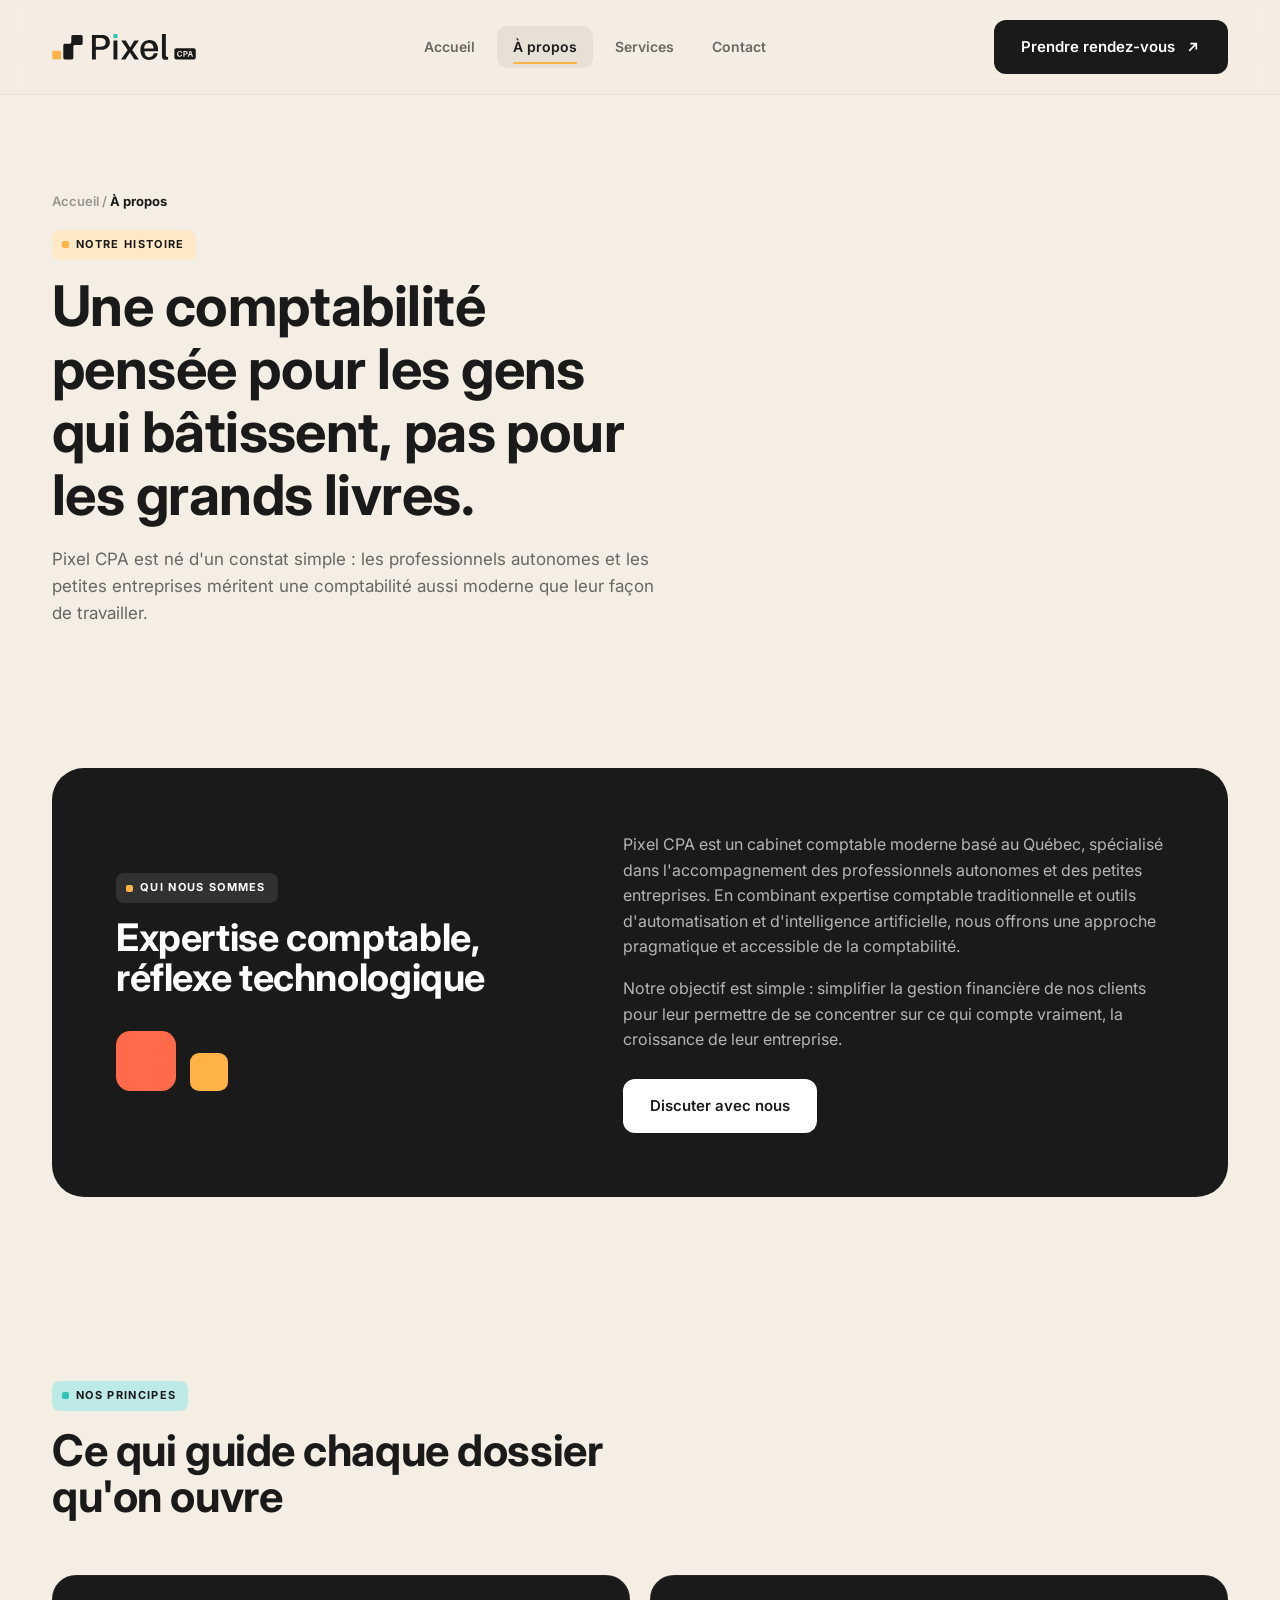
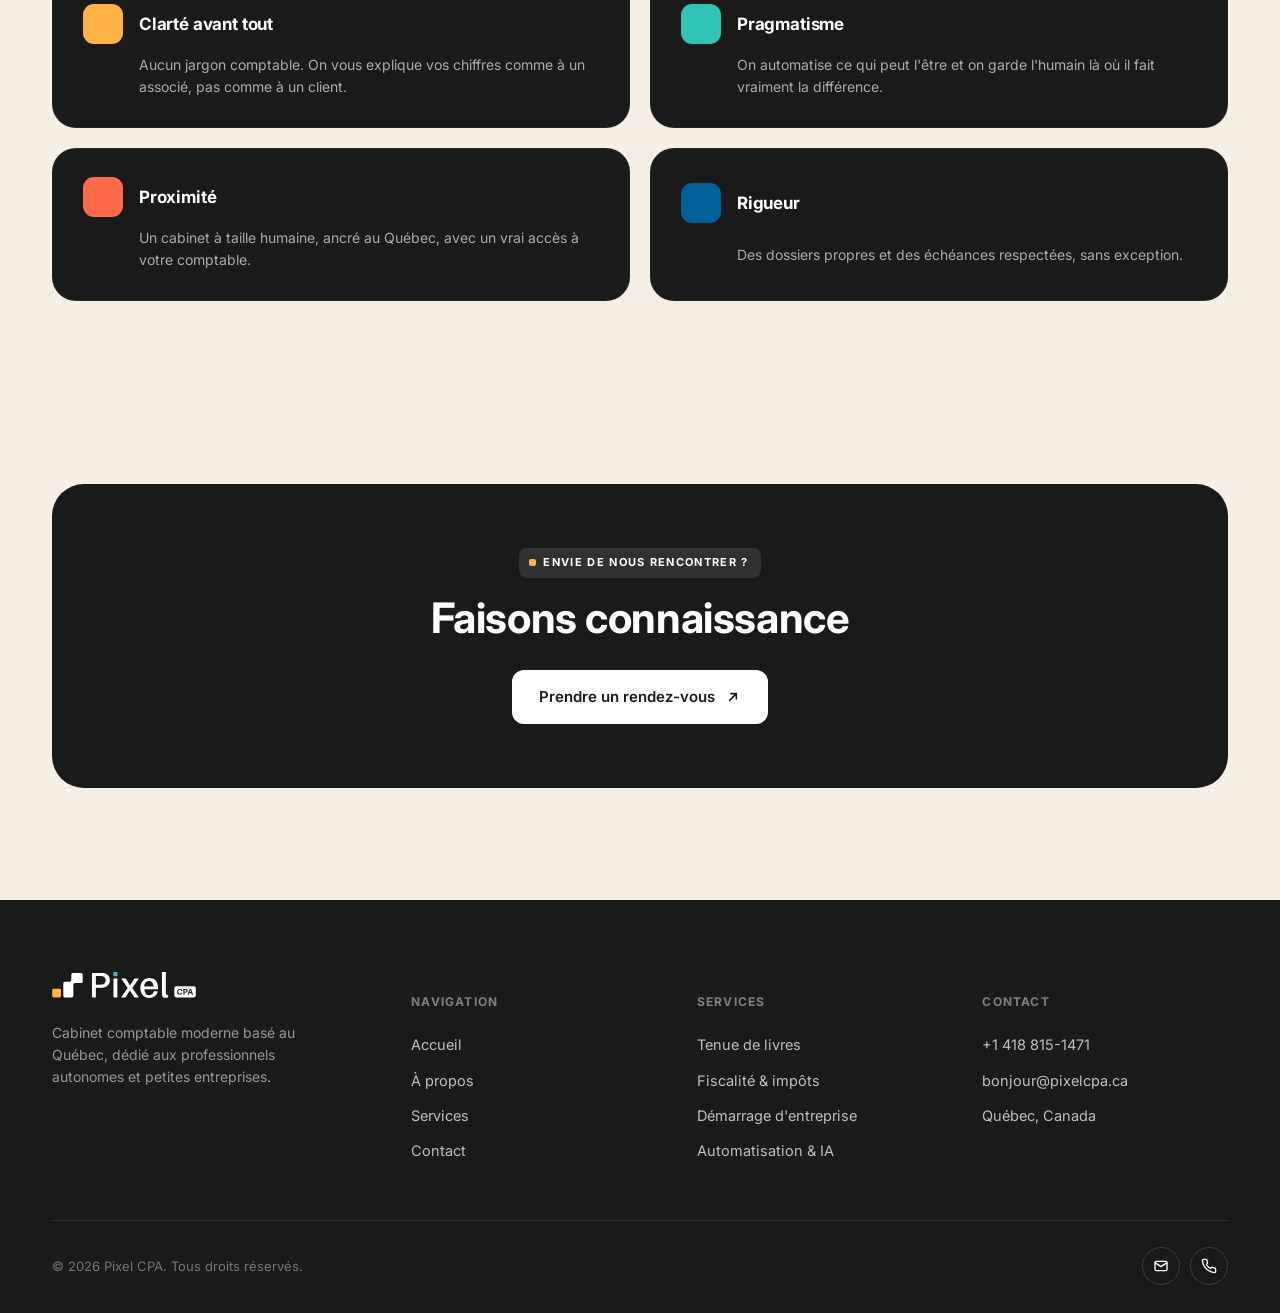
==== commit 22d50058: "Add files via upload" ====
--- a/a-propos.html
+++ b/a-propos.html
@@ -69,7 +69,7 @@
 <nav class="nav">
   <div class="wrap">
     <a href="index.html" class="logo" aria-label="Pixel CPA — accueil">
-      <img src="assets/logo-full-dark.svg" alt="Pixel CPA" class="logo-img" width="144" height="26">
+      <svg class="logo-img" viewBox="0 0 1999.95 362.21" width="144" height="26" role="img" aria-label="Pixel CPA" xmlns="http://www.w3.org/2000/svg"><path d="M1861.13,250.37c-1.68-.23-4.04-.34-6.85-.34h-11.13v23.82h11.13c2.81,0,5.17-.11,6.85-.34,5.4-.78,9.22-4.27,9.22-11.57s-3.82-10.79-9.22-11.57ZM1861.13,250.37c-1.68-.23-4.04-.34-6.85-.34h-11.13v23.82h11.13c2.81,0,5.17-.11,6.85-.34,5.4-.78,9.22-4.27,9.22-11.57s-3.82-10.79-9.22-11.57ZM1973.3,197.54h-245.18c-14.72,0-26.65,11.93-26.65,26.65v104.72c0,14.72,11.93,26.65,26.65,26.65h245.18c14.72,0,26.65-11.93,26.65-26.65v-104.72c0-14.72-11.93-26.65-26.65-26.65ZM1776.43,305.32c10.12,0,15.96-6.07,17.98-15.74l.23-1.12h15.39l-.11,1.12c-1.69,16.52-14.27,27.31-34.16,27.31-21.58,0-36.41-15.17-36.41-39.89s16.07-40.79,37.53-40.79,31.92,11.46,33.49,26.74l.11,1.13h-15.51l-.22-1.13c-1.91-9.55-7.75-15.17-18.09-15.17-12.47,0-20.9,10.68-20.9,28.32,0,19.33,8.87,29.22,20.67,29.22ZM1865.74,285.54c-3.82.45-6.74.56-11.24.56h-11.35v29.22h-15.5v-77.54h26.85c4.5,0,7.42.11,11.24.56,11.8,1.35,20.9,9.33,20.9,23.6s-9.66,22.25-20.9,23.6ZM1945.21,315.32l-7.64-23.38h-26.07l-7.75,23.38h-16.52l27.98-77.54h19.44l27.42,77.54h-16.86ZM1915.43,279.7h18.21l-8.99-28.66-9.22,28.66ZM1861.13,250.37c-1.68-.23-4.04-.34-6.85-.34h-11.13v23.82h11.13c2.81,0,5.17-.11,6.85-.34,5.4-.78,9.22-4.27,9.22-11.57s-3.82-10.79-9.22-11.57Z" fill="#191919"/><path d="M712.38,14.78c53.6,6.95,90.33,41.2,90.33,101.75s-40.7,95.29-90.33,101.75c-15.88,1.98-28.29,1.98-46.65,1.98h-57.57v135h-54.6V12.8h112.17c18.36,0,30.77,0,46.65,1.99ZM701.96,174.1c23.82-4.47,43.18-21.34,43.18-57.57s-19.36-53.11-43.18-57.57c-8.93-1.49-20.84-1.99-34.74-1.99h-59.06v119.12h59.06c13.9,0,25.81-.5,34.74-1.98ZM908.11,355.26h-54.6V91.71h54.6v263.55ZM1115.18,221.26l92.81,134.01h-63.03l-62.54-99.26-62.54,99.26h-62.54l93.81-133.51-90.33-130.04h64.03l60.06,95.3,59.56-95.3h62.54l-91.82,129.54ZM1474.63,216.79c0,4.96,0,12.41-.99,21.84h-189.1c4.47,63.03,33.25,83.88,68.99,83.88,31.77,0,56.58-19.36,62.04-52.61h55.09c-11.41,62.54-61.54,92.31-119.12,92.31-70.48,0-123.59-44.67-123.59-137.98,0-83.38,53.11-139.47,129.05-139.47s117.63,57.57,117.63,132.02ZM1348.94,124.47c-37.22,0-64.02,25.31-69.98,75.94h133.51c-3.97-48.64-25.31-75.94-63.53-75.94ZM1582.97.09v276.96c0,8.7,0,16.43.5,24.17.99,14.5,7.94,19.33,31.27,17.4v37.22c-10.92,1.45-23.33,2.42-35.74,2.42-28.79,0-48.14-10.15-50.13-43.02-.5-9.67-.5-21.27-.5-36.73V.09h54.6Z" fill="#1a1a1a"/><path d="M288.23,13.15c-12.25,0-22.18,9.93-22.18,22.18v77.24c0,12.25-9.93,22.18-22.18,22.18h-67.3c-12.25,0-22.18,9.93-22.18,22.18v175.6c0,12.25,9.93,22.18,22.18,22.18h95.62c12.25,0,22.18-9.93,22.18-22.18v-157.16c0-12.25,9.93-22.18,22.18-22.18h85.31c12.25,0,22.18-9.93,22.18-22.18V35.33c0-12.25-9.93-22.18-22.18-22.18h-113.63Z" fill="#1a1a1a"/><rect y="232.46" width="122.68" height="122.68" rx="20.02" ry="20.02" fill="#ffb347"/><rect x="852" width="57.87" height="57.87" rx="9.68" ry="9.68" fill="#30c4b6"/></svg>
     </a>
     <div class="nav-links">
       <a href="index.html">Accueil</a>
@@ -100,34 +100,22 @@
   </div>
 </header>
 
-<!-- ================= STORY + IMAGE ================= -->
+<!-- ================= STORY (plain dark rectangle) ================= -->
 <section class="section-defer">
-  <div class="wrap hero-grid">
-    <div class="hero-visual" data-reveal="left" style="height:420px;">
-      <div class="deco">
-        <div class="aurora" aria-hidden="true"><b></b><b></b><b></b></div>
-        <div class="chip" data-parallax="12" style="top:14%; right:10%; width:44px; height:44px; background:var(--teal);"></div>
-      </div>
-      <div class="founder" style="left:24px; right:auto; width:50%;">
-        <img src="assets/img/cpa-portrait-480.jpg"
-             srcset="assets/img/cpa-portrait-480.jpg 480w, assets/img/cpa-portrait-760.jpg 760w"
-             sizes="(min-width:980px) 260px, 50vw"
-             width="480" height="600"
-             loading="lazy" decoding="async"
-             alt="Le comptable professionnel agréé derrière Pixel CPA">
-      </div>
-    </div>
-    <div data-reveal="right">
-      <span class="eyebrow">Qui nous sommes</span>
-      <h2 style="margin-top:18px; font-size:clamp(28px,3.2vw,38px);">Expertise comptable, réflexe technologique</h2>
-      <p style="margin-top:18px; color:var(--ink-soft); font-size:16px; line-height:1.7;">
-        Pixel CPA est un cabinet comptable moderne basé au Québec, spécialisé dans l'accompagnement des professionnels autonomes et des petites entreprises. En combinant expertise comptable traditionnelle et outils d'automatisation et d'intelligence artificielle, nous offrons une approche pragmatique et accessible de la comptabilité.
-      </p>
-      <p style="margin-top:16px; color:var(--ink-soft); font-size:16px; line-height:1.7;">
-        Notre objectif est simple : simplifier la gestion financière de nos clients pour leur permettre de se concentrer sur ce qui compte vraiment, la croissance de leur entreprise.
-      </p>
-      <div class="hero-cta">
-        <a href="contact.html" class="btn btn-dark">Discuter avec nous</a>
+  <div class="wrap">
+    <div class="panel-dark cta-split" data-reveal="scale">
+      <div class="cta-split-head">
+        <span class="eyebrow on-dark">Qui nous sommes</span>
+        <h2>Expertise comptable, réflexe technologique</h2>
+        <span class="panel-blocks" aria-hidden="true">
+          <b style="width:60px;height:60px;background:var(--coral);"></b>
+          <b style="width:38px;height:38px;background:var(--orange);"></b>
+        </span>
+      </div>
+      <div class="cta-split-body">
+        <p class="lede">Pixel CPA est un cabinet comptable moderne basé au Québec, spécialisé dans l'accompagnement des professionnels autonomes et des petites entreprises. En combinant expertise comptable traditionnelle et outils d'automatisation et d'intelligence artificielle, nous offrons une approche pragmatique et accessible de la comptabilité.</p>
+        <p class="lede" style="margin-top:16px;">Notre objectif est simple : simplifier la gestion financière de nos clients pour leur permettre de se concentrer sur ce qui compte vraiment, la croissance de leur entreprise.</p>
+        <a href="contact.html" class="btn btn-primary">Discuter avec nous</a>
       </div>
     </div>
   </div>
@@ -168,9 +156,8 @@
 <!-- ================= CTA ================= -->
 <section class="section-defer">
   <div class="wrap">
-    <div class="deco deco-panel" style="padding:72px 40px; text-align:center;" data-reveal="scale">
-      <div class="aurora" aria-hidden="true"><b></b><b></b><b></b></div>
-      <div class="cta-band" style="position:relative; z-index:2; margin-top:20px;">
+    <div class="panel-dark" style="padding:64px 40px; text-align:center;" data-reveal="scale">
+      <div class="cta-band" style="position:relative; z-index:2;">
         <span class="eyebrow on-dark">Envie de nous rencontrer ?</span>
         <h2 style="color:var(--white); margin-top:18px;">Faisons connaissance</h2>
         <div style="margin-top:30px;">
@@ -191,7 +178,7 @@
     <div class="foot-top">
       <div class="foot-brand">
         <a href="index.html" class="logo on-dark" aria-label="Pixel CPA — accueil">
-          <img src="assets/logo-full-light.svg" alt="Pixel CPA" class="logo-img" width="144" height="26" loading="lazy" decoding="async">
+          <svg class="logo-img" viewBox="0 0 1999.95 362.21" width="144" height="26" role="img" aria-label="Pixel CPA" xmlns="http://www.w3.org/2000/svg"><path d="M1861.13,250.37c-1.68-.23-4.04-.34-6.85-.34h-11.13v23.82h11.13c2.81,0,5.17-.11,6.85-.34,5.4-.78,9.22-4.27,9.22-11.57s-3.82-10.79-9.22-11.57ZM1861.13,250.37c-1.68-.23-4.04-.34-6.85-.34h-11.13v23.82h11.13c2.81,0,5.17-.11,6.85-.34,5.4-.78,9.22-4.27,9.22-11.57s-3.82-10.79-9.22-11.57ZM1973.3,197.54h-245.18c-14.72,0-26.65,11.93-26.65,26.65v104.72c0,14.72,11.93,26.65,26.65,26.65h245.18c14.72,0,26.65-11.93,26.65-26.65v-104.72c0-14.72-11.93-26.65-26.65-26.65ZM1776.43,305.32c10.12,0,15.96-6.07,17.98-15.74l.23-1.12h15.39l-.11,1.12c-1.69,16.52-14.27,27.31-34.16,27.31-21.58,0-36.41-15.17-36.41-39.89s16.07-40.79,37.53-40.79,31.92,11.46,33.49,26.74l.11,1.13h-15.51l-.22-1.13c-1.91-9.55-7.75-15.17-18.09-15.17-12.47,0-20.9,10.68-20.9,28.32,0,19.33,8.87,29.22,20.67,29.22ZM1865.74,285.54c-3.82.45-6.74.56-11.24.56h-11.35v29.22h-15.5v-77.54h26.85c4.5,0,7.42.11,11.24.56,11.8,1.35,20.9,9.33,20.9,23.6s-9.66,22.25-20.9,23.6ZM1945.21,315.32l-7.64-23.38h-26.07l-7.75,23.38h-16.52l27.98-77.54h19.44l27.42,77.54h-16.86ZM1915.43,279.7h18.21l-8.99-28.66-9.22,28.66ZM1861.13,250.37c-1.68-.23-4.04-.34-6.85-.34h-11.13v23.82h11.13c2.81,0,5.17-.11,6.85-.34,5.4-.78,9.22-4.27,9.22-11.57s-3.82-10.79-9.22-11.57Z" fill="#fff"/><path d="M712.38,14.78c53.6,6.95,90.33,41.2,90.33,101.75s-40.7,95.29-90.33,101.75c-15.88,1.98-28.29,1.98-46.65,1.98h-57.57v135h-54.6V12.8h112.17c18.36,0,30.77,0,46.65,1.99ZM701.96,174.1c23.82-4.47,43.18-21.34,43.18-57.57s-19.36-53.11-43.18-57.57c-8.93-1.49-20.84-1.99-34.74-1.99h-59.06v119.12h59.06c13.9,0,25.81-.5,34.74-1.98ZM908.11,355.26h-54.6V91.71h54.6v263.55ZM1115.18,221.26l92.81,134.01h-63.03l-62.54-99.26-62.54,99.26h-62.54l93.81-133.51-90.33-130.04h64.03l60.06,95.3,59.56-95.3h62.54l-91.82,129.54ZM1474.63,216.79c0,4.96,0,12.41-.99,21.84h-189.1c4.47,63.03,33.25,83.88,68.99,83.88,31.77,0,56.58-19.36,62.04-52.61h55.09c-11.41,62.54-61.54,92.31-119.12,92.31-70.48,0-123.59-44.67-123.59-137.98,0-83.38,53.11-139.47,129.05-139.47s117.63,57.57,117.63,132.02ZM1348.94,124.47c-37.22,0-64.02,25.31-69.98,75.94h133.51c-3.97-48.64-25.31-75.94-63.53-75.94ZM1582.97.09v276.96c0,8.7,0,16.43.5,24.17.99,14.5,7.94,19.33,31.27,17.4v37.22c-10.92,1.45-23.33,2.42-35.74,2.42-28.79,0-48.14-10.15-50.13-43.02-.5-9.67-.5-21.27-.5-36.73V.09h54.6Z" fill="#fff"/><path d="M288.23,13.15c-12.25,0-22.18,9.93-22.18,22.18v77.24c0,12.25-9.93,22.18-22.18,22.18h-67.3c-12.25,0-22.18,9.93-22.18,22.18v175.6c0,12.25,9.93,22.18,22.18,22.18h95.62c12.25,0,22.18-9.93,22.18-22.18v-157.16c0-12.25,9.93-22.18,22.18-22.18h85.31c12.25,0,22.18-9.93,22.18-22.18V35.33c0-12.25-9.93-22.18-22.18-22.18h-113.63Z" fill="#fff"/><rect y="232.46" width="122.68" height="122.68" rx="20.02" ry="20.02" fill="#ffb347"/><rect x="852" width="57.87" height="57.87" rx="9.68" ry="9.68" fill="#30c4b6"/></svg>
         </a>
         <p>Cabinet comptable moderne basé au Québec, dédié aux professionnels autonomes et petites entreprises.</p>
       </div>
--- a/styles.css
+++ b/styles.css
@@ -47,9 +47,13 @@
   /* hero (first section): small deconstructed corner — fallback used on narrow desktops (860–1023px)
      where the title wraps to several lines and there's no room for the big cutout. */
   --notch-hero: url("data:image/svg+xml,%3Csvg xmlns='http://www.w3.org/2000/svg' viewBox='0 0 1160 380'%3E%3Cpath d='M170,0 L1140,0 A20 20 0 0 1 1160,20 L1160,360 A20 20 0 0 1 1140,380 L20,380 A20 20 0 0 1 0,360 L0,84 A20 20 0 0 1 20,64 L130,64 A20 20 0 0 0 150,44 L150,20 A20 20 0 0 1 170,0 Z'/%3E%3C/svg%3E");
-  /* large top-left cutout (≥1024px): the "missing corner" that holds the hero title on the cream
-     background. ≈ 520×185 in a 1176×410 box, every corner (incl. the concave one) rounded. */
-  --notch-hero-cut: url("data:image/svg+xml,%3Csvg xmlns='http://www.w3.org/2000/svg' viewBox='0 0 1176 410'%3E%3Cpath d='M544,0 L1148,0 A28 28 0 0 1 1176,28 L1176,382 A28 28 0 0 1 1148,410 L28,410 A28 28 0 0 1 0,382 L0,209 A24 24 0 0 1 24,185 L496,185 A24 24 0 0 0 520,161 L520,24 A24 24 0 0 1 544,0 Z'/%3E%3C/svg%3E");
+  /* large top-left cutout (≥1100px): the "missing corner" that holds the hero title on the cream
+     background — the concept the client asked for. Big hole ≈ 560×205 in a 1176×410 box. */
+  --notch-hero-cut: url("data:image/svg+xml,%3Csvg xmlns='http://www.w3.org/2000/svg' viewBox='0 0 1176 410'%3E%3Cpath d='M584,0 L1148,0 A28 28 0 0 1 1176,28 L1176,382 A28 28 0 0 1 1148,410 L28,410 A28 28 0 0 1 0,382 L0,189 A24 24 0 0 1 24,165 L536,165 A24 24 0 0 0 560,141 L560,24 A24 24 0 0 1 584,0 Z'/%3E%3C/svg%3E");
+  /* FIXED-SIZE top-left notch piece — subtracted from the hero card via mask-composite so the hole
+     never rescales with the card. All three inner corners are rounded (the two convex step corners
+     + the concave one), matching the deconstructed brand shape. Positioned with a -20px offset. */
+  --notch-piece: url("data:image/svg+xml,%3Csvg xmlns='http://www.w3.org/2000/svg' viewBox='0 0 604 209'%3E%3Cpath d='M0,0 L604,0 L604,20 A24 24 0 0 0 580,44 L580,161 A24 24 0 0 1 556,185 L44,185 A24 24 0 0 0 20,209 L0,209 Z' fill='%23000'/%3E%3C/svg%3E");
 }
 
 *,*::before,*::after{box-sizing:border-box;}
@@ -127,13 +131,22 @@
   transition:transform .35s var(--ease), box-shadow .35s var(--ease), background .25s ease, color .25s ease;
   white-space:nowrap;
 }
+/* monochrome primary button: charcoal on light surfaces (kills the prominent yellow the
+   client flagged); inverted to white on dark surfaces below so it never disappears. */
 .btn-primary{
-  background:var(--orange);
-  color:var(--dark);
+  background:var(--dark);
+  color:var(--white);
 }
 .btn-primary:hover{
   transform:translateY(-2px);
-  box-shadow:0 14px 28px -12px rgba(255,179,71,.65);
+  box-shadow:0 14px 28px -14px rgba(0,0,0,.5);
+}
+.hero .btn-primary, .panel-dark .btn-primary, .deco .btn-primary{
+  background:var(--white);
+  color:var(--dark);
+}
+.hero .btn-primary:hover, .panel-dark .btn-primary:hover, .deco .btn-primary:hover{
+  box-shadow:0 14px 28px -12px rgba(0,0,0,.45);
 }
 .btn-dark{
   background:var(--dark);
@@ -299,7 +312,9 @@
   pointer-events:none;
 }
 .btn:hover::before{ left:120%; }
-.btn-dark::before{ background:linear-gradient(100deg, transparent, rgba(255,255,255,.18), transparent); }
+.btn-dark::before, .btn-primary::before{ background:linear-gradient(100deg, transparent, rgba(255,255,255,.18), transparent); }
+/* inverted (white) primary buttons on dark surfaces get a dark shine instead */
+.hero .btn-primary::before, .panel-dark .btn-primary::before, .deco .btn-primary::before{ background:linear-gradient(100deg, transparent, rgba(26,26,26,.14), transparent); }
 
 /* ---------- photos: grayscale by default, colour + slow push-in on hover ---------- */
 .hero-photo img, .showcase-photo img, .founder img{
@@ -507,19 +522,29 @@
   /* both chips sit in the open dark gap between the text column and the photo —
      never over the photo, never over the paragraph text. */
   .hero-chip{ display:block; position:absolute; }
-  .chip-orange{ top:-38px; left:49%; width:104px; height:104px; background:var(--orange); z-index:4; }
-  .chip-teal{ top:132px; left:50%; width:68px; height:68px; background:var(--teal); z-index:1; animation-delay:1.2s; }
+  .chip-orange{ top:-42px; left:57%; width:126px; height:126px; background:var(--orange); z-index:4; }
+  .chip-teal{ top:140px; left:50%; width:82px; height:82px; background:var(--teal); z-index:1; animation-delay:1.2s; }
   .pixels-hero{ display:block; top:34px; left:44px; }
 }
-/* wide desktop: the small deconstructed corner (the "missing corner") is cut back in — it holds
-   ONLY the 3 colour blocks, the title stays white inside the dark card. Gated ≥1100px so the
-   taller narrow-width title never bleeds onto the cream notch. */
+/* wide desktop: the title moves INTO the deconstructed hole (dark ink on the cream page) — the
+   concept the client wants. The hole is a FIXED 560×160px notch SUBTRACTED from a rounded card
+   (mask-composite), so it never rescales with the viewport — the paragraph always clears it,
+   at any width. Gated ≥1100px, where the title reliably fits on 2 lines inside the notch. */
 @media(min-width:1100px){
   .hero-card-fill{
-    border-radius:0;
-    -webkit-mask:var(--notch-hero) 0 0 / 100% 100% no-repeat;
-            mask:var(--notch-hero) 0 0 / 100% 100% no-repeat;
+    /* top-left corner isn't rounded — it lives inside the notch — which avoids a faint arc seam */
+    border-radius:0 28px 28px 28px;
+    -webkit-mask:linear-gradient(#000,#000), var(--notch-piece) -20px -20px / 604px 209px no-repeat;
+    -webkit-mask-composite:xor;
+            mask:linear-gradient(#000,#000), var(--notch-piece) -20px -20px / 604px 209px no-repeat;
+            mask-composite:exclude;
   }
+  /* title sized to fill the notch ("grandeur du carré bleu"): bigger + pulled up so it occupies
+     the hole, while the 2 lines still fit inside the 560px width. */
+  .hero-bite{ width:min(560px,55%); padding:24px 28px 6px; }
+  .hero-bite h1{ color:var(--dark); font-size:54px; line-height:1.03; }
+  /* paragraph starts below the fixed 160px notch — a constant offset, so it can never bleed */
+  .hero-copy{ padding-top:40px; }
 }
 @media(max-width:480px){
   .hero-bite{ padding:26px 20px 20px; }
@@ -676,6 +701,11 @@
 }
 .panel-dark h2, .panel-dark h3{ color:var(--white); }
 .panel-dark .lede{ color:rgba(255,255,255,.68); }
+/* two brand blocks sitting below a panel title — the minimalist accent the client asked for in
+   place of the gradient aurora. In-flow (not absolute) so they never overlap the heading. */
+.panel-blocks{ display:flex; gap:14px; align-items:flex-start; margin-top:34px; }
+.panel-blocks b{ display:block; border-radius:24%; }
+.panel-blocks b:nth-child(2){ align-self:flex-end; }
 
 /* ---------- showcase (photo + quote, stacked per brand-guide mockup) ---------- */
 .showcase{ margin:0; }                 /* <figure> */
@@ -719,10 +749,13 @@
 /* ---------- contact info cards ---------- */
 .info-list{ display:grid; gap:16px; grid-template-columns:1fr 1fr; }
 .info-card{ display:flex; gap:16px; align-items:flex-start; background:var(--dark); border-radius:var(--radius-lg); padding:20px 22px; box-shadow:0 12px 28px -20px rgba(26,26,26,.5); min-height:110px; border:1px solid rgba(255,255,255,.06); }
-.info-card .ic{ width:44px; height:44px; border-radius:12px; display:flex; align-items:center; justify-content:center; flex:none; }
+/* bigger pixel icons, coloured directly on the dark card (same style as the homepage cards) —
+   no pastel chip. Colour comes from an inline `color:` on each `.ic`; the pico must inherit it
+   (the base .pico rule would otherwise force it dark → invisible on the dark card). */
+.info-card .ic{ width:44px; height:44px; display:flex; align-items:center; justify-content:center; flex:none; }
 .info-card svg{ width:20px; height:20px; stroke:var(--dark); }
-.info-card .ic{ color:var(--dark); }
-.info-card .ic .pico{ width:24px; height:24px; }
+.info-card .ic .pico{ width:40px; height:40px; color:inherit; }
+.info-card .ic .pico svg{ width:100%; height:100%; }
 .info-card h4{ font-size:15px; margin-bottom:4px; color:var(--white); }
 .info-card p{ font-size:14px; color:rgba(255,255,255,.64); }
 .info-card p a{ color:var(--white); }
@@ -730,9 +763,12 @@
 
 /* ---------- values grid (about) ---------- */
 .values{ display:grid; grid-template-columns:repeat(2,1fr); gap:20px; }
-.v-card{ padding:30px; border-radius:var(--radius-lg); background:var(--dark); border:1px solid rgba(255,255,255,.06); }
-.v-card .tag{ width:38px; height:38px; border-radius:10px; margin-bottom:16px; }
-.v-card h4{ font-size:17px; margin-bottom:8px; color:var(--white); }
+/* colour block on the left, the value name to its right, description indented below (client ask) */
+.v-card{ padding:28px 30px; border-radius:var(--radius-lg); background:var(--dark); border:1px solid rgba(255,255,255,.06);
+  display:grid; grid-template-columns:auto 1fr; column-gap:16px; row-gap:10px; align-items:center; }
+.v-card .tag{ width:40px; height:40px; border-radius:11px; }
+.v-card p{ grid-column:2; margin:0; }
+.v-card h4{ font-size:17px; margin:0; color:var(--white); }
 .v-card p{ font-size:14px; color:rgba(255,255,255,.64); }
 .v-card .mark{ width:30px; height:auto; margin-bottom:18px; display:block; }
 
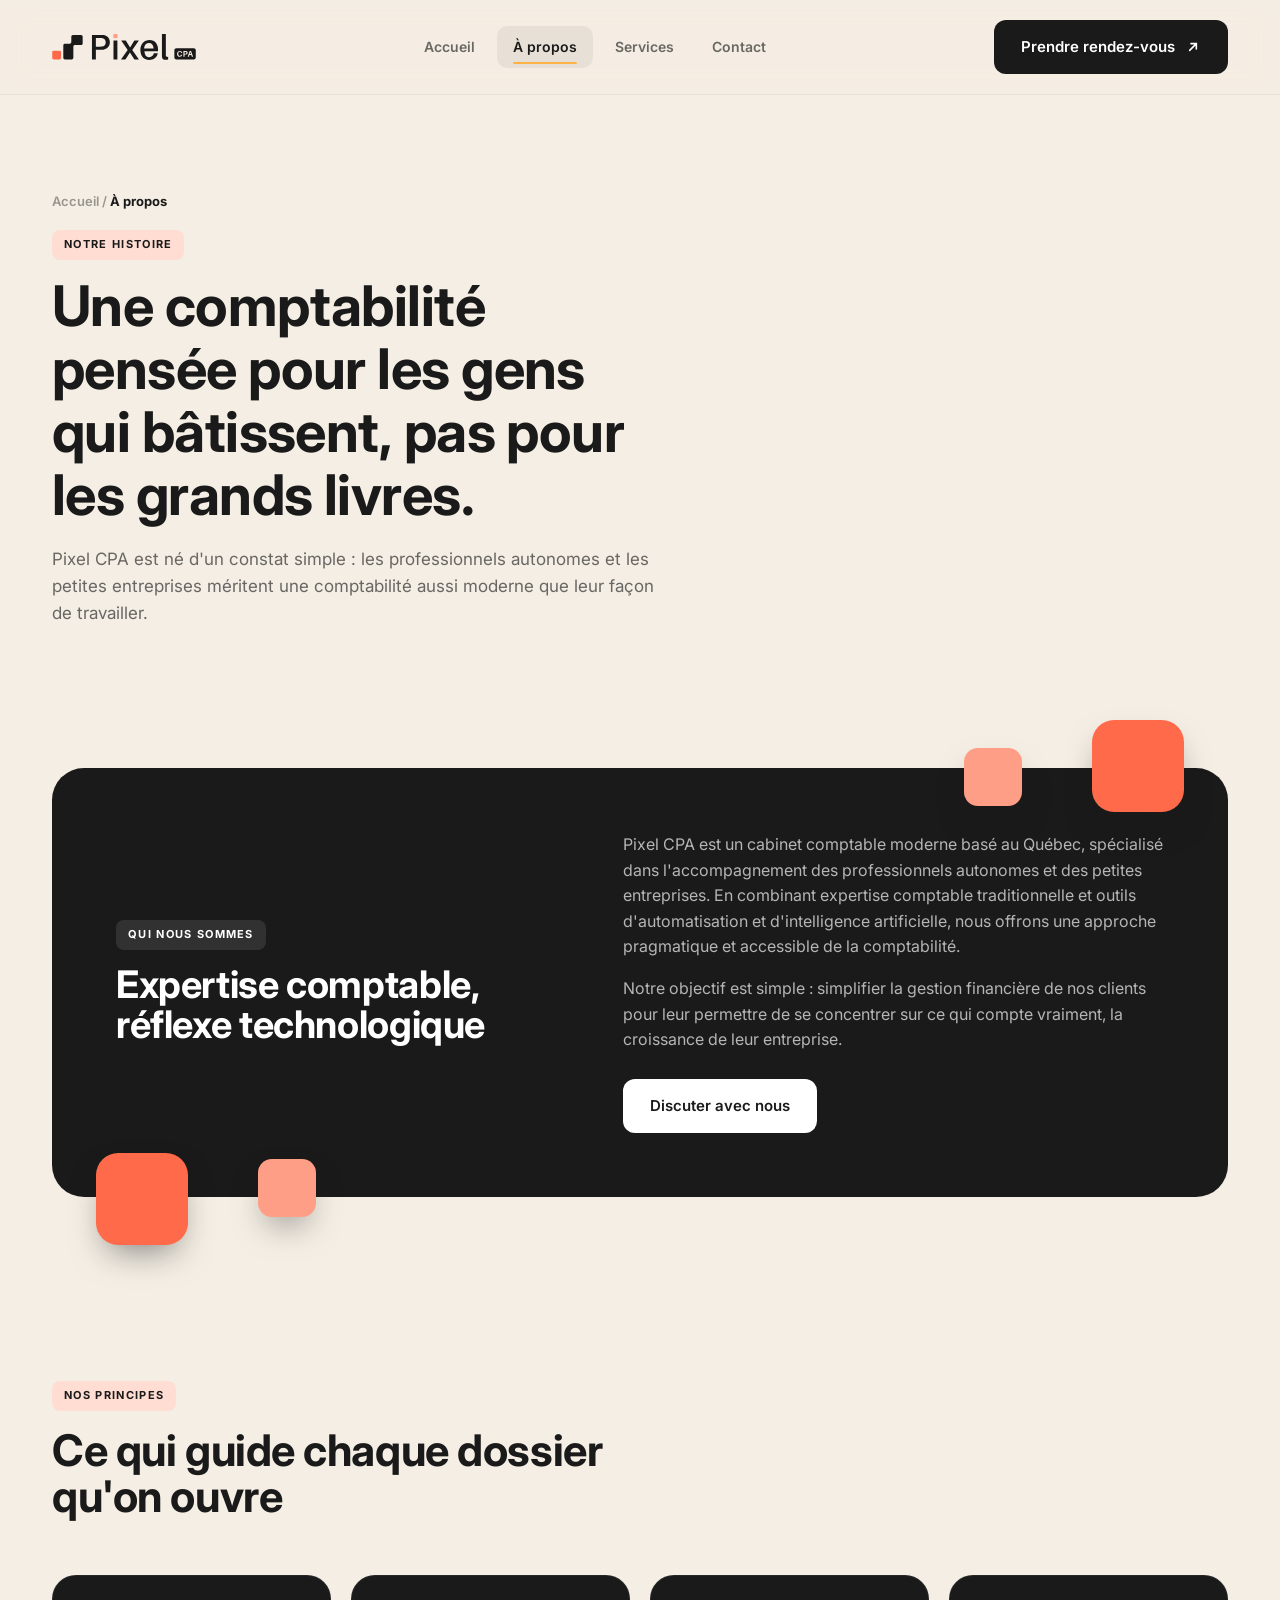
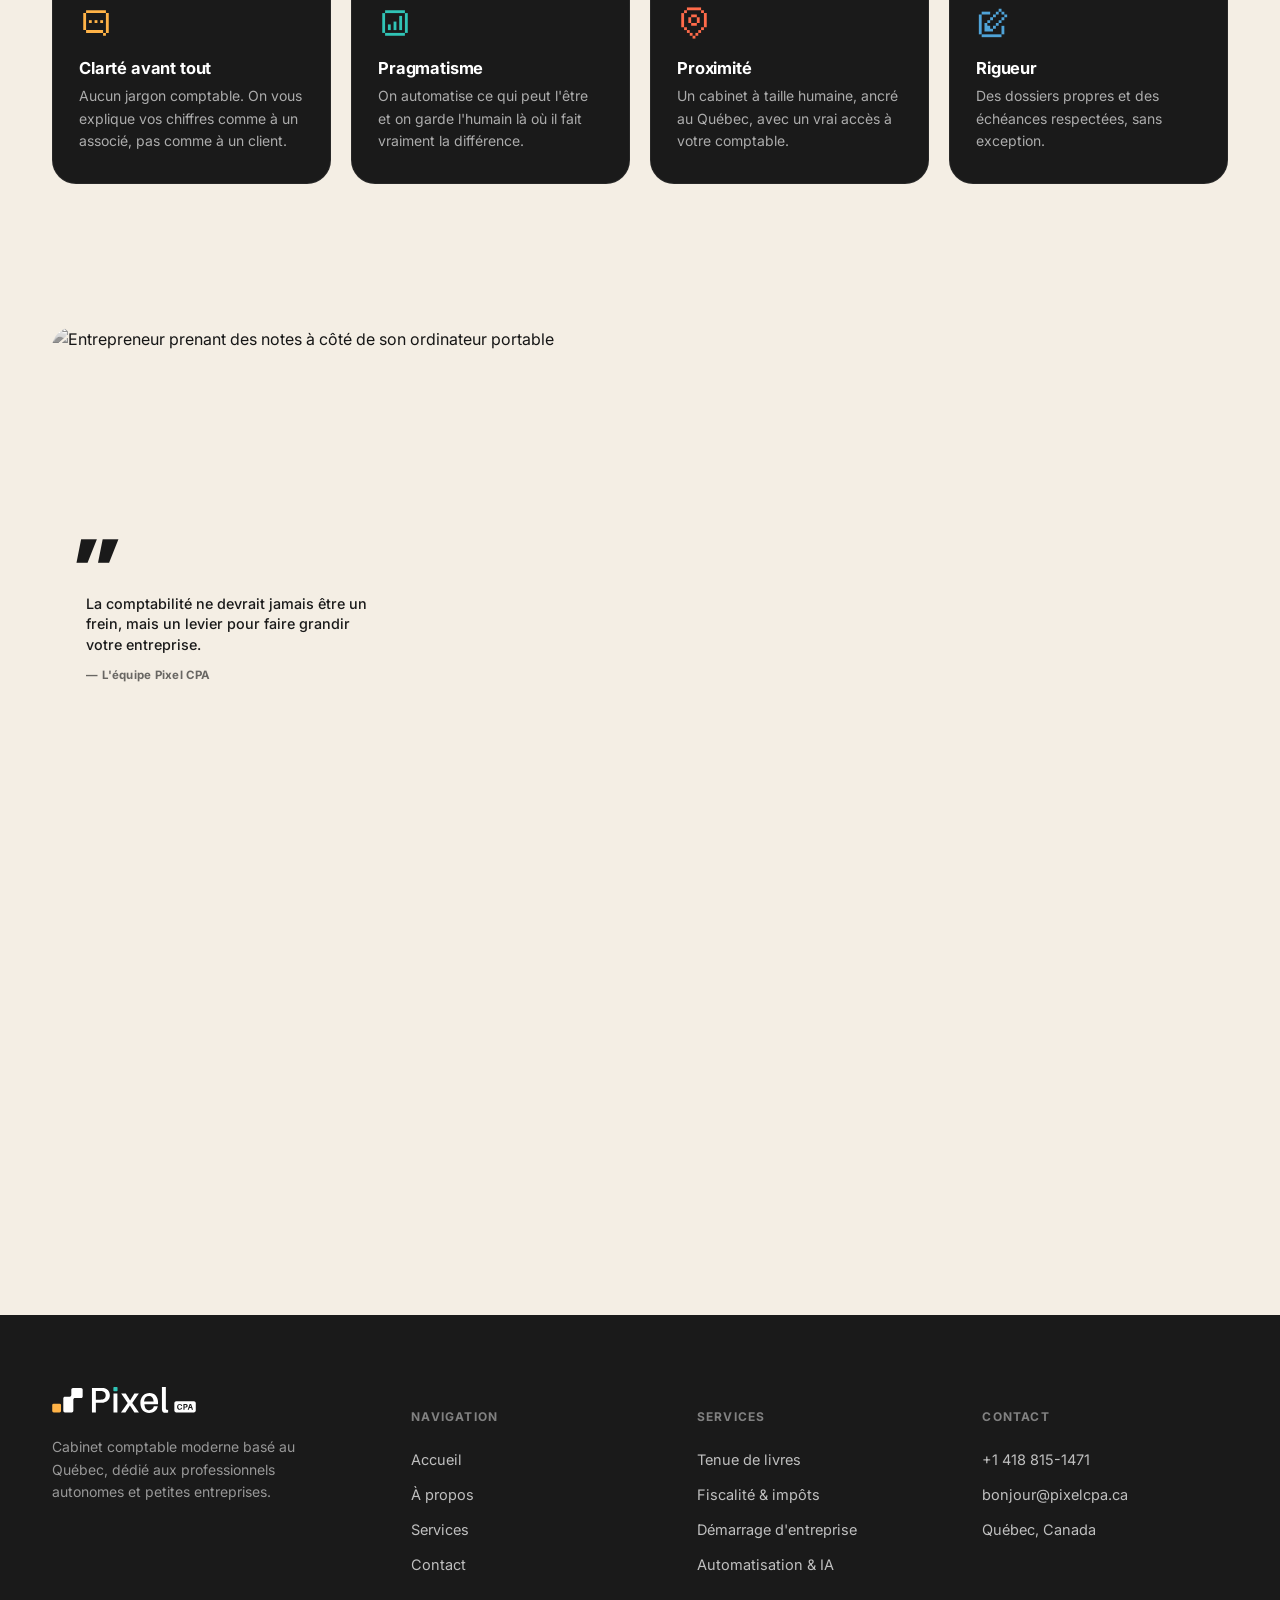
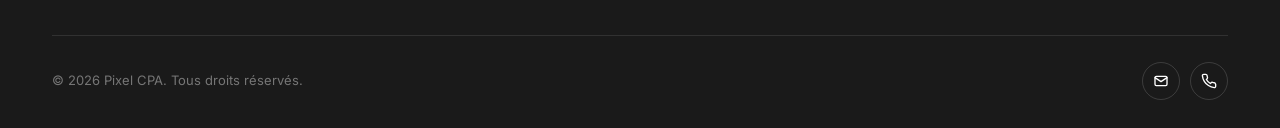
==== commit 1b7ab181: "Add files via upload" ====
--- a/a-propos.html
+++ b/a-propos.html
@@ -62,7 +62,7 @@
 }
 </script>
 </head>
-<body>
+<body class="theme-coral">
 <a href="#main" class="skip-link">Aller au contenu principal</a>
 <div class="scroll-progress"></div>
 
@@ -104,13 +104,15 @@
 <section class="section-defer">
   <div class="wrap">
     <div class="panel-dark cta-split" data-reveal="scale">
+      <span class="panel-blocks" aria-hidden="true">
+        <b style="width:92px;height:92px;left:44px;bottom:-48px;"></b>
+        <b style="width:58px;height:58px;left:206px;bottom:-20px;animation-delay:1.1s;"></b>
+        <b style="width:92px;height:92px;right:44px;top:-48px;"></b>
+        <b style="width:58px;height:58px;right:206px;top:-20px;animation-delay:1.1s;"></b>
+      </span>
       <div class="cta-split-head">
         <span class="eyebrow on-dark">Qui nous sommes</span>
         <h2>Expertise comptable, réflexe technologique</h2>
-        <span class="panel-blocks" aria-hidden="true">
-          <b style="width:60px;height:60px;background:var(--coral);"></b>
-          <b style="width:38px;height:38px;background:var(--orange);"></b>
-        </span>
       </div>
       <div class="cta-split-body">
         <p class="lede">Pixel CPA est un cabinet comptable moderne basé au Québec, spécialisé dans l'accompagnement des professionnels autonomes et des petites entreprises. En combinant expertise comptable traditionnelle et outils d'automatisation et d'intelligence artificielle, nous offrons une approche pragmatique et accessible de la comptabilité.</p>
@@ -130,22 +132,22 @@
     </div>
     <div class="values stagger">
       <div class="v-card" data-reveal="scale" style="--i:0">
-        <div class="tag" style="background:var(--orange);"></div>
+        <span class="mark pico" style="color:var(--orange);" aria-hidden="true"><svg viewBox="0 0 24 24"><path d="M17 10H15V12H17V10Z"/><path d="M11 10H13V12H11V10Z"/><path d="M9 10H7V12H9V10Z"/><path fill-rule="evenodd" clip-rule="evenodd" d="M19 3H5V5H3V17H5V19H17V21H19V19H21V5H19V3ZM19 5V19H17V17H5V5H19Z"/></svg></span>
         <h4>Clarté avant tout</h4>
         <p>Aucun jargon comptable. On vous explique vos chiffres comme à un associé, pas comme à un client.</p>
       </div>
       <div class="v-card" data-reveal="scale" style="--i:1">
-        <div class="tag" style="background:var(--teal);"></div>
+        <span class="mark pico" style="color:var(--teal);" aria-hidden="true"><svg viewBox="0 0 51 51"><path d="M10.625 6.375H40.375V10.625H10.625V6.375Z"/><path d="M10.625 40.375H6.375V10.625H10.625V40.375Z"/><path d="M40.375 40.375V44.625H10.625V40.375H40.375Z"/><path d="M40.375 40.375H44.625V10.625H40.375V40.375Z"/><path d="M36.125 14.875V36.125H31.875L31.875 14.875H36.125Z"/><path d="M27.625 36.125V23.375H23.375V36.125H27.625Z"/><path d="M19.125 36.125V27.625H14.875V36.125H19.125Z"/></svg></span>
         <h4>Pragmatisme</h4>
         <p>On automatise ce qui peut l'être et on garde l'humain là où il fait vraiment la différence.</p>
       </div>
       <div class="v-card" data-reveal="scale" style="--i:2">
-        <div class="tag" style="background:var(--coral);"></div>
+        <span class="mark pico" style="color:var(--coral);" aria-hidden="true"><svg viewBox="0 0 24 24"><path d="M7 1H17V3H7V1Z"/><path d="M5 5V3H7V5H5Z"/><path d="M5 15H3V5H5V15Z"/><path d="M7 17H5V15H7V17Z"/><path d="M9 19H7V17H9V19Z"/><path d="M11 21H9V19H11V21Z"/><path d="M13 21V23H11V21H13Z"/><path d="M15 19V21H13V19H15Z"/><path d="M17 17H15V19H17V17Z"/><path d="M19 15V17H17V15H19Z"/><path fill-rule="evenodd" clip-rule="evenodd" d="M19 5V3H17V5H19ZM19 5H21V15H19V5Z"/><path fill-rule="evenodd" clip-rule="evenodd" d="M14 6H10V8H8V12H10V14H14V12H16V8H14V6ZM14 8V12H10V8H14Z"/></svg></span>
         <h4>Proximité</h4>
         <p>Un cabinet à taille humaine, ancré au Québec, avec un vrai accès à votre comptable.</p>
       </div>
       <div class="v-card" data-reveal="scale" style="--i:3">
-        <div class="tag" style="background:var(--blue);"></div>
+        <span class="mark pico" style="color:var(--blue-soft);" aria-hidden="true"><svg viewBox="0 0 24 24"><path fill-rule="evenodd" clip-rule="evenodd" d="M18 2H16V4H14V6H12V8H10V10H8V12H6V18H12V16H14V14H16V12H18V10H20V8H22V6H20V4H18V2ZM18 4V6H20V8H18V10H16V12H14V14H12V16H10V14H8V12H10V10H12V8H14V6H16V4H18Z"/><path d="M4 4H10V6H4V4Z"/><path d="M4 20H2V6H4V20Z"/><path d="M18 20H4V22L18 22V20Z"/><path d="M18 20V14H20V20H18Z"/></svg></span>
         <h4>Rigueur</h4>
         <p>Des dossiers propres et des échéances respectées, sans exception.</p>
       </div>
@@ -153,10 +155,34 @@
   </div>
 </section>
 
+<!-- ================= CITATION (photo + coin déconstruit) ================= -->
+<section class="section-tight section-defer">
+  <div class="wrap">
+    <figure class="quote-showcase" data-reveal="scale">
+      <img src="assets/img/startupstockphotos-man-593333_1920.jpg"
+           width="1920" height="1170"
+           alt="Entrepreneur prenant des notes à côté de son ordinateur portable" loading="lazy" decoding="async">
+      <span class="quote-mark" aria-hidden="true">”</span>
+      <blockquote>
+        <p>La comptabilité ne devrait jamais être un frein, mais un levier pour faire grandir votre entreprise.</p>
+        <cite>— L'équipe Pixel CPA</cite>
+      </blockquote>
+    </figure>
+  </div>
+</section>
+
 <!-- ================= CTA ================= -->
 <section class="section-defer">
   <div class="wrap">
     <div class="panel-dark" style="padding:64px 40px; text-align:center;" data-reveal="scale">
+      <span class="pixels-anim" aria-hidden="true">
+        <i class="p1" style="left:40px;bottom:-40px;"></i>
+        <i class="p2" style="left:114px;bottom:-6px;"></i>
+        <i class="p3" style="left:78px;bottom:46px;"></i>
+        <i class="p1" style="right:40px;top:-40px;"></i>
+        <i class="p2" style="right:114px;top:-6px;"></i>
+        <i class="p3" style="right:78px;top:46px;"></i>
+      </span>
       <div class="cta-band" style="position:relative; z-index:2;">
         <span class="eyebrow on-dark">Envie de nous rencontrer ?</span>
         <h2 style="color:var(--white); margin-top:18px;">Faisons connaissance</h2>
--- a/styles.css
+++ b/styles.css
@@ -54,6 +54,13 @@
      never rescales with the card. All three inner corners are rounded (the two convex step corners
      + the concave one), matching the deconstructed brand shape. Positioned with a -20px offset. */
   --notch-piece: url("data:image/svg+xml,%3Csvg xmlns='http://www.w3.org/2000/svg' viewBox='0 0 604 209'%3E%3Cpath d='M0,0 L604,0 L604,20 A24 24 0 0 0 580,44 L580,161 A24 24 0 0 1 556,185 L44,185 A24 24 0 0 0 20,209 L0,209 Z' fill='%23000'/%3E%3C/svg%3E");
+  /* the header's exact rounded notch piece, flipped vertically → a bottom-left cutout that holds
+     the citation (dark text on the page, like the title in the header). Used big so the 24px
+     arcs render clearly rounded. */
+  /* the client's own brand frame (ELEMENTS_GRAPHIQUES/substract2.svg) — a landscape card with a
+     3-tier rounded staircase notch carved into the bottom-left, inlined as a data-URI so it works
+     over file://. Used as the photo's mask; the citation sits in the carved notch. */
+  --frame: url("data:image/svg+xml,%3Csvg xmlns='http://www.w3.org/2000/svg' viewBox='0 0 1300 428.24'%3E%3Cpath d='M0,23.53v167.06c0,12.99,10.53,23.53,23.53,23.53h50.59c12.99,0,23.53,10.53,23.53,23.53v7.06c0,12.99,10.53,23.53,23.53,23.53h225.88c12.99,0,23.53,10.53,23.53,23.53v112.94c0,12.99,10.53,23.53,23.53,23.53h882.35c12.99,0,23.53-10.53,23.53-23.53V23.53c0-12.99-10.53-23.53-23.53-23.53H23.53C10.53,0,0,10.53,0,23.53Z' fill='%23000'/%3E%3C/svg%3E");
 }
 
 *,*::before,*::after{box-sizing:border-box;}
@@ -104,19 +111,38 @@
   text-transform:uppercase;
   color:var(--dark);
   background:var(--teal-pale);
-  padding:6px 12px 6px 10px;
+  padding:6px 12px;
   border-radius:8px;
 }
-.eyebrow::before{
-  content:'';
-  width:7px;height:7px;border-radius:2px;
-  background:var(--teal);
-  flex:none;
-}
+/* the little coloured dot was removed at the client's request (v3) */
 .eyebrow.on-dark{background:rgba(255,255,255,.1); color:var(--white);}
 .eyebrow.on-dark::before{background:var(--orange);}
 .eyebrow.orange{background:#FFE9C7;}
 .eyebrow.orange::before{background:var(--orange);}
+
+/* ---------- per-page colour themes (client rdv: "thème de couleur par page") ----------
+   Accueil keeps the brand default (orange). Services=teal, À propos=coral, Contact=bleu.
+   The page accent drives the floating pixels, the eyebrow chips and the logo mark. */
+:root{ --accent:var(--orange); --accent-2:var(--coral); --accent-pale:#FFE9C7; }
+body.theme-teal{  --accent:var(--teal);      --accent-2:#6FD3C8; --accent-pale:#CFEFEA; }
+body.theme-coral{ --accent:var(--coral);     --accent-2:#FF9E86; --accent-pale:#FFDDD3; }
+body.theme-blue{  --accent:var(--blue-soft); --accent-2:#93C4E6; --accent-pale:#D3E6F4; }
+/* eyebrow chips follow the page accent — but NOT the on-dark ones: those keep their light-on-dark
+   treatment (a pale accent bg + white text would be unreadable — client feedback) */
+body[class*="theme-"] .eyebrow:not(.on-dark){ background:var(--accent-pale); }
+/* floating pixels follow the page accent, and mirror corner-to-corner (client: "vraiment miroir"):
+   opposite corners repeat the same colours/sizes so the two clusters are a true point-mirror. */
+body[class*="theme-"] .panel-blocks b:nth-child(2n+1){ background:var(--accent)   !important; }
+body[class*="theme-"] .panel-blocks b:nth-child(2n){   background:var(--accent-2) !important; }
+body[class*="theme-"] .panel-pixels b:nth-child(1),
+body[class*="theme-"] .panel-pixels b:nth-child(4){ background:var(--accent)   !important; }
+body[class*="theme-"] .panel-pixels b:nth-child(2),
+body[class*="theme-"] .panel-pixels b:nth-child(5){ background:var(--accent-2) !important; }
+body[class*="theme-"] .panel-pixels b:nth-child(3),
+body[class*="theme-"] .panel-pixels b:nth-child(6){ background:var(--accent-2) !important; }
+/* the nav logo's two pixel marks take the page colour (client: "changer le logo pour la bonne couleur") */
+body[class*="theme-"] .nav .logo-img rect:first-of-type{ fill:var(--accent); }
+body[class*="theme-"] .nav .logo-img rect:last-of-type{  fill:var(--accent-2); }
 
 /* ---------- buttons ---------- */
 .btn{
@@ -543,8 +569,9 @@
      the hole, while the 2 lines still fit inside the 560px width. */
   .hero-bite{ width:min(560px,55%); padding:24px 28px 6px; }
   .hero-bite h1{ color:var(--dark); font-size:54px; line-height:1.03; }
-  /* paragraph starts below the fixed 160px notch — a constant offset, so it can never bleed */
-  .hero-copy{ padding-top:40px; }
+  /* paragraph starts below the fixed 160px notch — a constant offset, so it can never bleed;
+     nudged down ~10px so the lede + button sit centred against the photo (client rdv). */
+  .hero-copy{ padding-top:50px; }
 }
 @media(max-width:480px){
   .hero-bite{ padding:26px 20px 20px; }
@@ -636,10 +663,11 @@
   transition:opacity .3s ease, transform .3s ease;
 }
 .s-card:hover .go{ opacity:1; transform:translateX(0); }
-.s-icon.orange{ background:#FFE9C7; }
-.s-icon.teal{ background:var(--teal-pale); }
-.s-icon.coral{ background:#FFD9CF; }
-.s-icon.blue{ background:#CFE4F0; }
+/* FULL brand colour tiles with a SOLID BLACK glyph (client: pas de glyphe blanc/liseré, tout noir) */
+.s-icon.orange{ background:var(--orange); }
+.s-icon.teal{ background:var(--teal); }
+.s-icon.coral{ background:var(--coral); }
+.s-icon.blue{ background:var(--blue-soft); }
 .s-icon svg{ stroke:var(--dark); }
 
 /* ---------- pixel icons (client brand icon set) — inlined & recoloured ---------- */
@@ -650,7 +678,7 @@
 .pico svg{ display:block; width:100%; height:100%; }
 .pico svg path{ fill:currentColor; }
 .s-icon{ color:var(--dark); }
-.s-icon .pico{ width:26px; height:26px; }
+.s-icon .pico{ width:32px; height:32px; }
 
 /* ---------- deconstructed colour cards (home services preview) ---------- */
 .deco-cards{ display:grid; grid-template-columns:repeat(3,1fr); gap:24px; }
@@ -697,15 +725,72 @@
   border-radius:var(--radius-xl);
   padding:64px;
   position:relative;
-  overflow:hidden;
+  /* visible (was hidden for the removed aurora) so the floating cubes can spill past the edge */
+  overflow:visible;
 }
 .panel-dark h2, .panel-dark h3{ color:var(--white); }
 .panel-dark .lede{ color:rgba(255,255,255,.68); }
-/* two brand blocks sitting below a panel title — the minimalist accent the client asked for in
-   place of the gradient aurora. In-flow (not absolute) so they never overlap the heading. */
-.panel-blocks{ display:flex; gap:14px; align-items:flex-start; margin-top:34px; }
-.panel-blocks b{ display:block; border-radius:24%; }
-.panel-blocks b:nth-child(2){ align-self:flex-end; }
+/* two brand cubes FLOATING past the panel's bottom-left edge — a mirror of the hero's floating
+   chips (client v3: "cubes flottants comme ceux en haut, effet miroir"). */
+.panel-blocks{ position:absolute; inset:0; z-index:3; pointer-events:none; }
+.panel-blocks b{ position:absolute; display:block; border-radius:24%;
+  box-shadow:0 16px 34px -12px rgba(26,26,26,.55); animation:float 7s ease-in-out infinite; }
+.panel-blocks b:nth-child(2){ animation-delay:1.1s; }
+@media(prefers-reduced-motion:reduce){ .panel-blocks b{ animation:none; } }
+/* on mobile the panel stacks to one column and the cubes would land on the button — hide them */
+@media(max-width:860px){ .panel-blocks{ display:none; } }
+
+/* ---------- animated brand pixel-mark (client rdv: "élément graphique animé à la place des cubes") ----------
+   a detached-pixel cluster — echo of the logo mark — that softly breathes and recomposes. Two clusters
+   mirror corner-to-corner. CSS-only, GPU-friendly (transform/opacity), colours follow the page accent. */
+.pixels-anim{ position:absolute; inset:0; z-index:3; pointer-events:none; }
+.pixels-anim i{ position:absolute; display:block; border-radius:24%;
+  box-shadow:0 16px 34px -12px rgba(26,26,26,.55);
+  animation:pxBreathe 3.6s var(--ease) infinite; will-change:transform, opacity; }
+.pixels-anim i.p1{ width:62px; height:62px; background:var(--accent); }
+.pixels-anim i.p2{ width:34px; height:34px; background:var(--accent-2); animation-delay:.55s; }
+.pixels-anim i.p3{ width:20px; height:20px; background:var(--accent); animation-delay:1.15s; }
+@keyframes pxBreathe{
+  0%,100%{ transform:translate3d(0,0,0) scale(.92);  opacity:.62; }
+  50%    { transform:translate3d(0,-7px,0) scale(1.06); opacity:1; }
+}
+@media(prefers-reduced-motion:reduce){ .pixels-anim i{ animation:none; opacity:.9; transform:none; } }
+@media(max-width:860px){ .pixels-anim{ display:none; } }
+/* compact variant sits INSIDE the corners of the smaller centred CTA panels */
+.pixels-anim.compact i.p1{ width:38px; height:38px; }
+.pixels-anim.compact i.p2{ width:22px; height:22px; }
+.pixels-anim.compact i.p3{ width:14px; height:14px; }
+.pixels-anim.compact i{ box-shadow:none; }
+
+/* ---------- quote showcase (photo shaped by the brand frame; citation in the carved notch) ---------- */
+.quote-showcase{ position:relative; margin:0; aspect-ratio:1300 / 428.24;
+  /* drop-shadow (not box-shadow) so the shadow follows the frame's staircase corner */
+  filter:drop-shadow(0 22px 38px rgba(26,26,26,.24)); }
+.quote-showcase img{ width:100%; height:100%; object-fit:cover; object-position:64% 32%;
+  display:block; filter:grayscale(1) contrast(1.04);
+  -webkit-mask:var(--frame) center / 100% 100% no-repeat;
+          mask:var(--frame) center / 100% 100% no-repeat; }
+/* the " sits in the upper step of the staircase; the quote text in the wide lower step */
+.quote-showcase .quote-mark{ position:absolute; left:calc(3.4% - 20px); bottom:calc(40% - 30px); z-index:3;
+  font-family:var(--font-display); font-weight:800; font-size:clamp(66px,7vw,94px); line-height:.4; color:var(--dark); }
+.quote-showcase blockquote{ position:absolute; left:0; bottom:0; margin:0; width:28%; min-width:225px; background:transparent;
+  padding:0 14px 2.4% 2.9%; z-index:2; }
+.quote-showcase blockquote p{ font-size:clamp(12px,1.12vw,14.5px); line-height:1.4; color:var(--dark);
+  font-weight:500; margin:0 0 6px; }
+.quote-showcase cite{ font-style:normal; font-size:11.5px; font-weight:700; letter-spacing:.02em; color:var(--ink-soft); }
+/* the wide-short frame can't hold the quote once narrow — stack a plain card instead */
+@media(max-width:900px){
+  .quote-showcase{ aspect-ratio:auto; filter:none; }
+  .quote-showcase img{ height:280px; -webkit-mask:none; mask:none; border-radius:var(--radius-lg); }
+  .quote-showcase .quote-mark{ position:static; display:block; margin:14px 0 2px 2px; font-size:56px; }
+  .quote-showcase blockquote{ position:static; width:auto; min-width:0; background:var(--paper);
+    padding:0 4px 6px; }
+  .quote-showcase blockquote p{ font-size:17px; line-height:1.5; }
+}
+
+/* ---------- sober pixel accents for a plain dark panel (v3: pure black+white felt blank) ---------- */
+.panel-pixels{ position:absolute; inset:0; z-index:1; pointer-events:none; }
+.panel-pixels b{ position:absolute; display:block; border-radius:26%; }
 
 /* ---------- showcase (photo + quote, stacked per brand-guide mockup) ---------- */
 .showcase{ margin:0; }                 /* <figure> */
@@ -752,25 +837,33 @@
 /* bigger pixel icons, coloured directly on the dark card (same style as the homepage cards) —
    no pastel chip. Colour comes from an inline `color:` on each `.ic`; the pico must inherit it
    (the base .pico rule would otherwise force it dark → invisible on the dark card). */
-.info-card .ic{ width:44px; height:44px; display:flex; align-items:center; justify-content:center; flex:none; }
-.info-card svg{ width:20px; height:20px; stroke:var(--dark); }
-.info-card .ic .pico{ width:40px; height:40px; color:inherit; }
-.info-card .ic .pico svg{ width:100%; height:100%; }
+.info-card .ic{ width:46px; height:46px; display:flex; align-items:center; justify-content:center; flex:none; }
+/* the whole 46px pico is the icon (the old 20px line-icon rule is gone — it kept the glyph tiny) */
+.info-card .ic .pico{ width:46px; height:46px; color:inherit; display:block; }
+.info-card .ic .pico svg{ width:100% !important; height:100% !important; display:block; }
 .info-card h4{ font-size:15px; margin-bottom:4px; color:var(--white); }
 .info-card p{ font-size:14px; color:rgba(255,255,255,.64); }
 .info-card p a{ color:var(--white); }
 @media(max-width:860px){ .info-list{ grid-template-columns:1fr; } }
 
-/* ---------- values grid (about) ---------- */
-.values{ display:grid; grid-template-columns:repeat(2,1fr); gap:20px; }
-/* colour block on the left, the value name to its right, description indented below (client ask) */
-.v-card{ padding:28px 30px; border-radius:var(--radius-lg); background:var(--dark); border:1px solid rgba(255,255,255,.06);
-  display:grid; grid-template-columns:auto 1fr; column-gap:16px; row-gap:10px; align-items:center; }
-.v-card .tag{ width:40px; height:40px; border-radius:11px; }
-.v-card p{ grid-column:2; margin:0; }
-.v-card h4{ font-size:17px; margin:0; color:var(--white); }
-.v-card p{ font-size:14px; color:rgba(255,255,255,.64); }
-.v-card .mark{ width:30px; height:auto; margin-bottom:18px; display:block; }
+/* ---------- contact map (Leaflet + OpenStreetMap, zoomed on the region, highlighted zones) ---------- */
+.contact-map{ background:#DCE7DD; height:440px; }
+.contact-map .leaflet-container{ width:100%; height:100%; background:#DCE7DD; font-family:var(--font-body); }
+.contact-map .leaflet-container img{ max-width:none; }        /* the global img{max-width:100%} breaks tiles */
+.contact-map .leaflet-tooltip.map-city{ background:var(--dark); color:#fff; border:none; border-radius:7px;
+  font-weight:700; font-size:12px; letter-spacing:.02em; padding:4px 10px; box-shadow:0 8px 20px -8px rgba(0,0,0,.55); }
+.contact-map .leaflet-tooltip.map-city::before{ border-top-color:var(--dark); }
+@media(max-width:600px){ .contact-map{ height:320px; } }
+
+/* ---------- values grid (about) — 4 icon boxes, same language as the home "Pourquoi" cards
+   (client rdv: "section Nos principes → 4 boîtes avec icône et couleurs") ---------- */
+.values{ display:grid; grid-template-columns:repeat(4,1fr); gap:20px; }
+.v-card{ padding:30px 26px; border-radius:var(--radius-lg); background:var(--dark); border:1px solid rgba(255,255,255,.06);
+  transition:transform .4s var(--ease), box-shadow .4s var(--ease); }
+.v-card:hover{ transform:translateY(-6px); box-shadow:0 30px 60px -30px rgba(26,26,26,.5); }
+.v-card .mark{ width:34px; height:34px; margin-bottom:20px; display:block; }
+.v-card h4{ font-size:16.5px; margin-bottom:8px; color:var(--white); }
+.v-card p{ font-size:14px; color:rgba(255,255,255,.64); margin:0; }
 
 /* ---------- why-us grid (brand mark cards) ---------- */
 .why-grid{ display:grid; grid-template-columns:repeat(4,1fr); gap:20px; }
@@ -786,15 +879,13 @@
 .why-card h4{ font-size:16.5px; margin-bottom:8px; color:var(--white); }
 .why-card p{ font-size:14px; color:rgba(255,255,255,.64); }
 
-/* ---------- stats band (dark panel) ---------- */
-.stats-panel{ position:relative; }
-.stats-panel .mark-bg{
-  position:absolute; top:-40px; right:-30px; width:240px; height:auto;
-  opacity:.06; pointer-events:none;
-}
-.stats-grid{ display:grid; grid-template-columns:repeat(4,1fr); gap:32px; position:relative; z-index:2; }
-.stat .num{ font-family:var(--font-display); font-size:clamp(32px,4vw,46px); font-weight:700; color:var(--white); }
-.stat .lbl{ margin-top:8px; font-size:13.5px; color:rgba(255,255,255,.6); }
+/* ---------- stats as light cards (v3: replaces the dark gradient banner, contrasts the dark
+   sections above/below) ---------- */
+.stats-grid{ display:grid; grid-template-columns:repeat(4,1fr); gap:20px; }
+.stat{ background:var(--cream); border-radius:var(--radius-lg); padding:34px 30px;
+  border:1px solid rgba(26,26,26,.05); box-shadow:0 20px 44px -32px rgba(26,26,26,.4); }
+.stat .num{ font-family:var(--font-display); font-size:clamp(32px,4vw,46px); font-weight:700; color:var(--dark); }
+.stat .lbl{ margin-top:8px; font-size:13.5px; color:var(--ink-soft); }
 
 /* ---------- timeline ---------- */
 .timeline{ position:relative; padding-left:32px; }
@@ -848,7 +939,7 @@
   .services-grid{ grid-template-columns:repeat(2,1fr); }
   .deco-cards{ grid-template-columns:repeat(2,1fr); }
   .foot-top{ grid-template-columns:1fr 1fr; }
-  .values{ grid-template-columns:1fr; }
+  .values{ grid-template-columns:repeat(2,1fr); }
   .pricing{ grid-template-columns:1fr; }
   .why-grid{ grid-template-columns:repeat(2,1fr); }
   .stats-grid{ grid-template-columns:repeat(2,1fr); gap:28px; }
@@ -869,6 +960,7 @@
   .nav-burger{ display:flex; }
   section{ padding:72px 0; }
   .services-grid{ grid-template-columns:1fr; }
+  .values{ grid-template-columns:1fr; }
   .deco-cards{ grid-template-columns:1fr; }
   .foot-top{ grid-template-columns:1fr; gap:32px; }
   .panel-dark{ padding:36px 26px; }
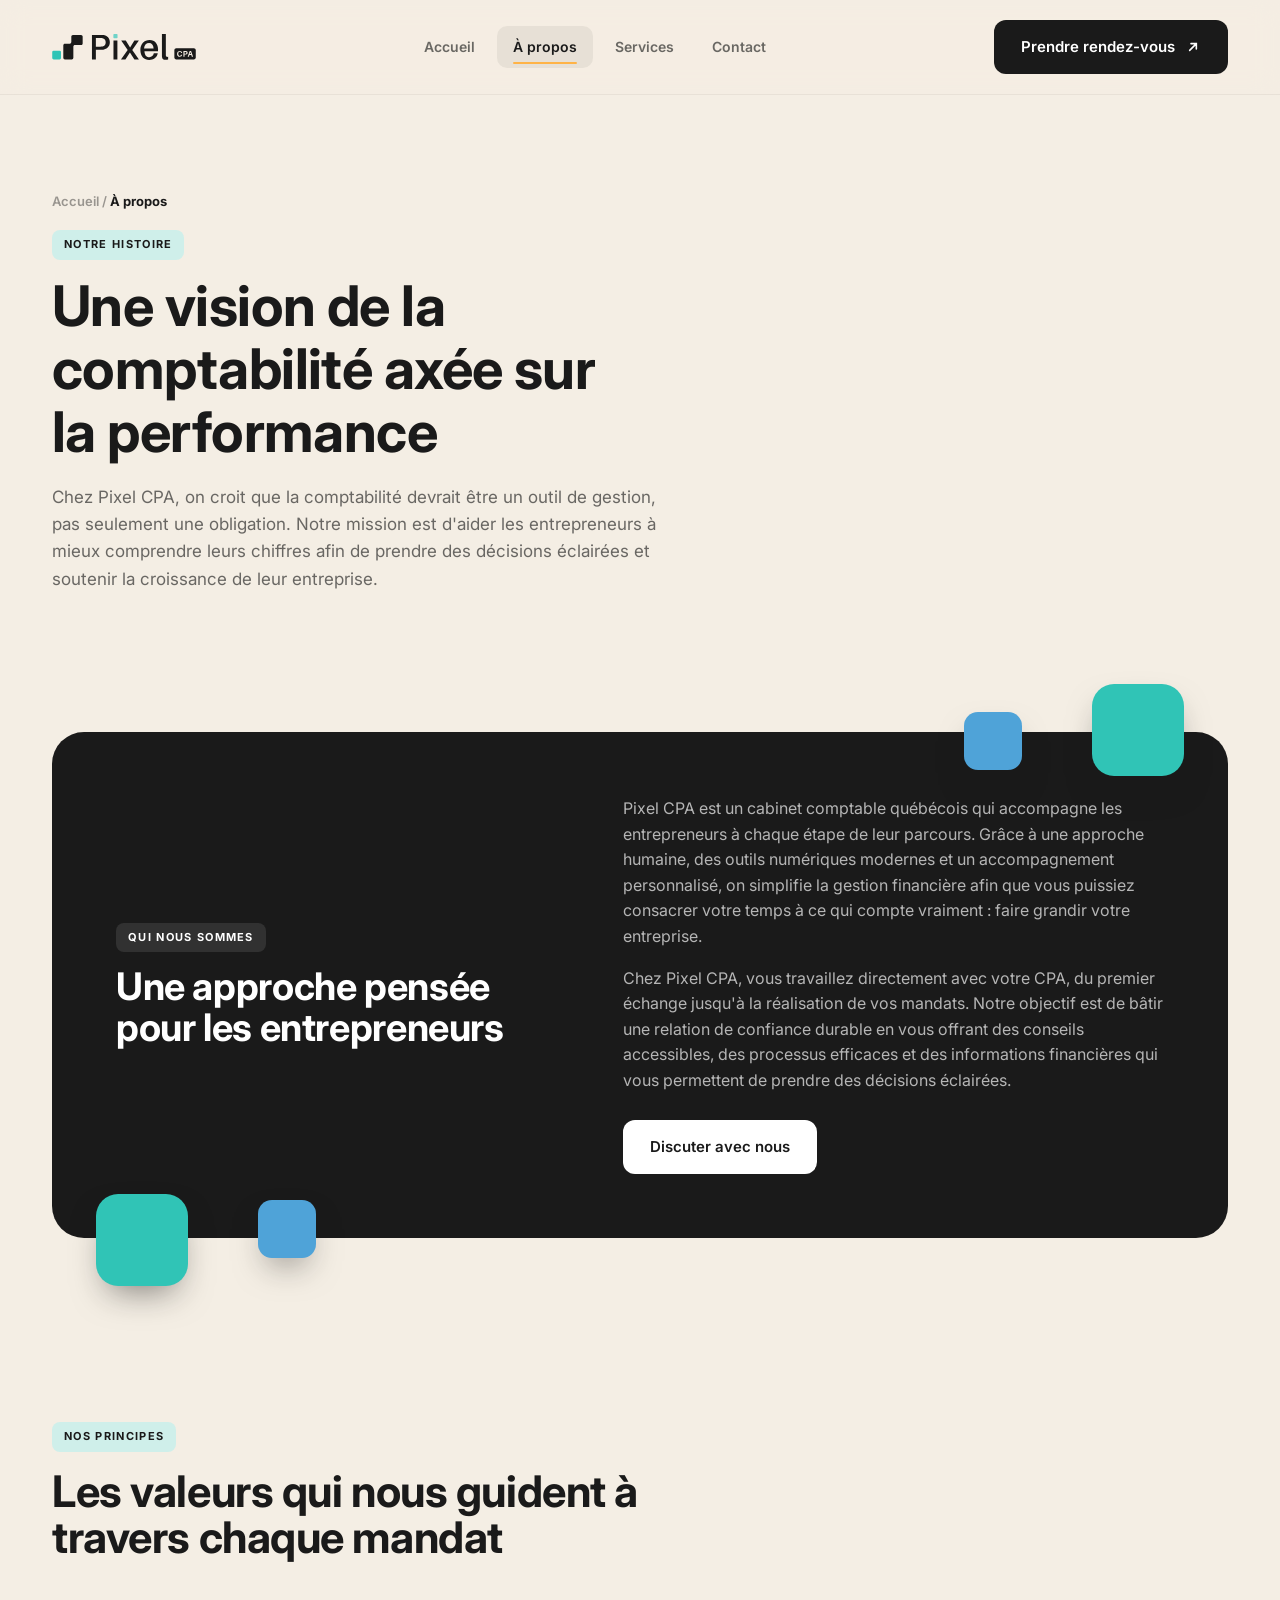
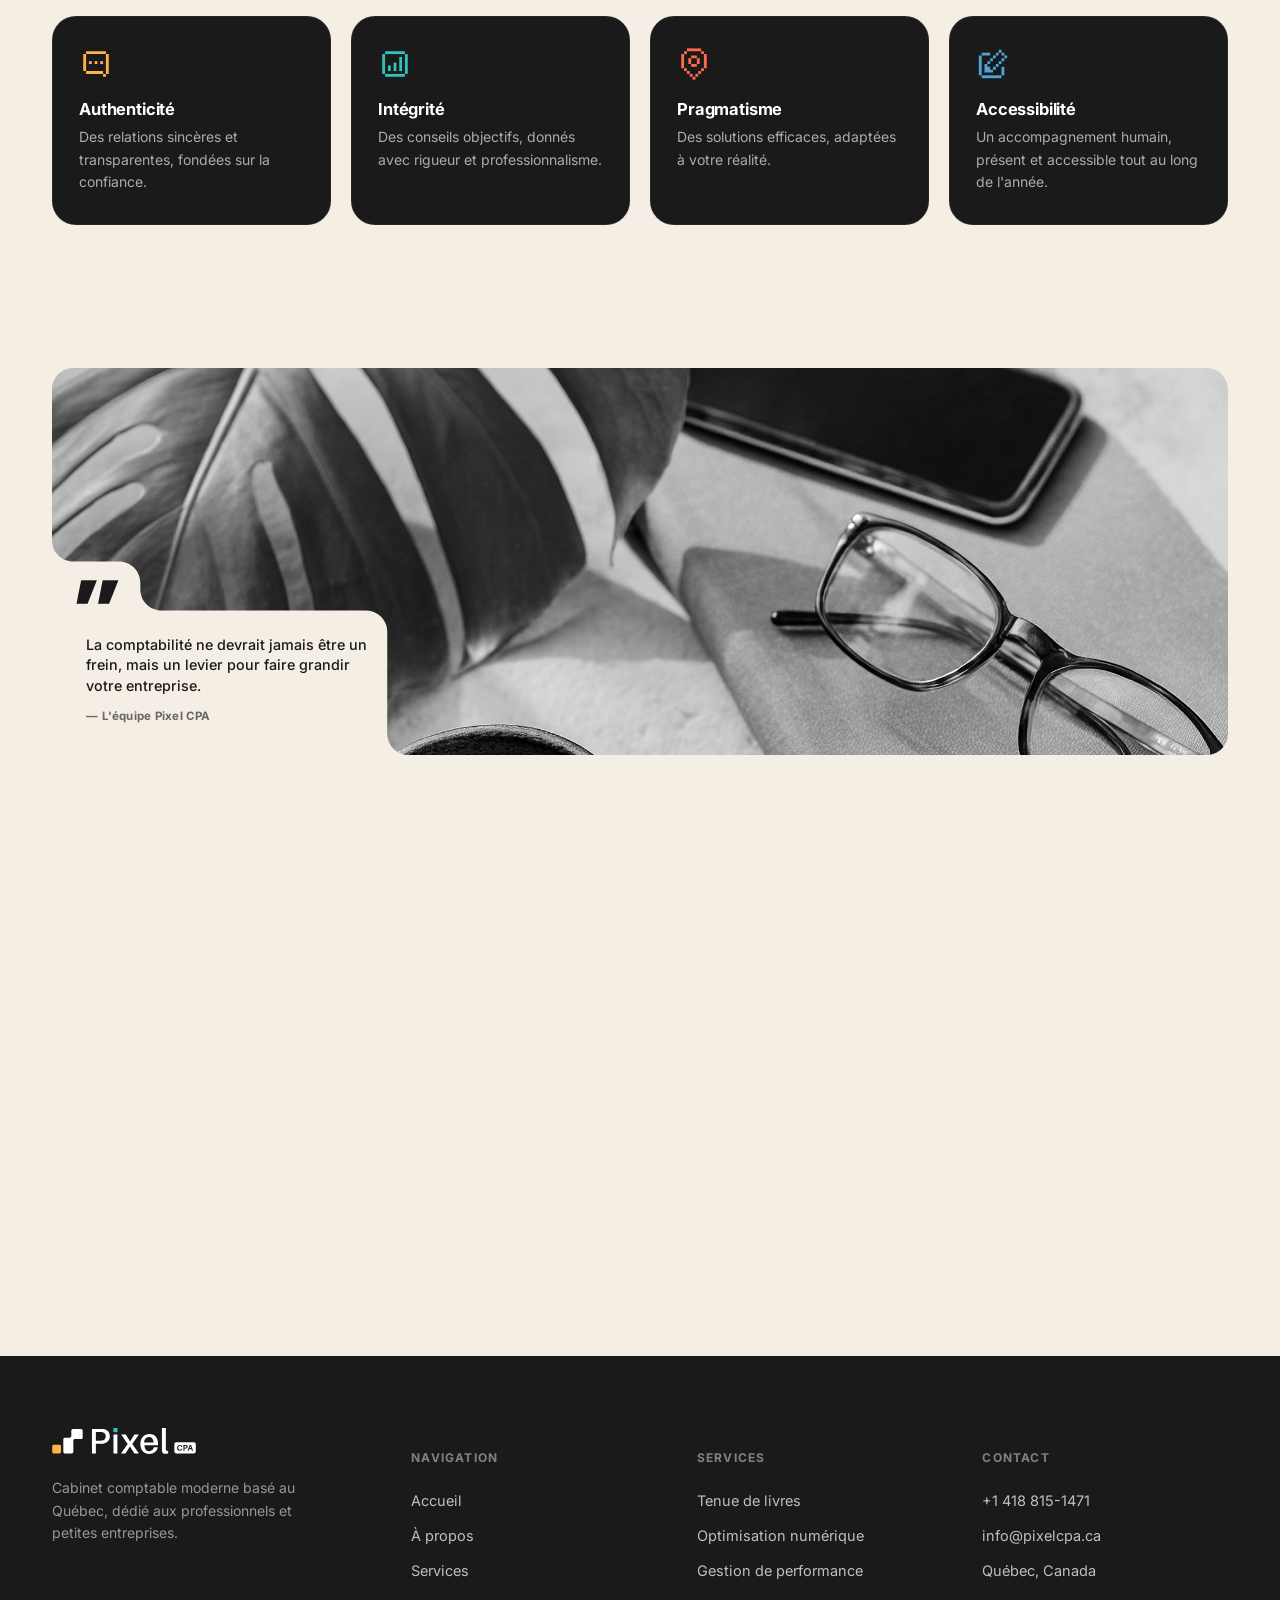
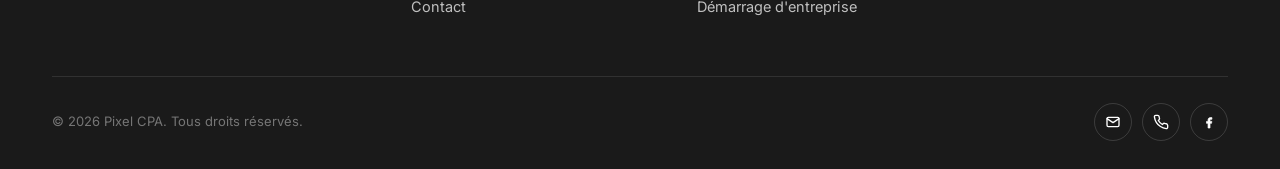
==== commit 76f43c23: "Add files via upload" ====
--- a/a-propos.html
+++ b/a-propos.html
@@ -62,7 +62,7 @@
 }
 </script>
 </head>
-<body class="theme-coral">
+<body class="theme-teal">
 <a href="#main" class="skip-link">Aller au contenu principal</a>
 <div class="scroll-progress"></div>
 
@@ -95,8 +95,8 @@
       <a href="index.html">Accueil</a> / <b>À propos</b>
     </nav>
     <span class="eyebrow orange" data-reveal="fade" style="margin-top:18px;">Notre histoire</span>
-    <h1 class="split-words">Une comptabilité pensée pour les gens qui bâtissent, pas pour les grands livres.</h1>
-    <p class="lede" data-reveal="fade">Pixel CPA est né d'un constat simple : les professionnels autonomes et les petites entreprises méritent une comptabilité aussi moderne que leur façon de travailler.</p>
+    <h1 class="split-words">Une vision de la comptabilité axée sur la performance</h1>
+    <p class="lede" data-reveal="fade">Chez Pixel CPA, on croit que la comptabilité devrait être un outil de gestion, pas seulement une obligation. Notre mission est d'aider les entrepreneurs à mieux comprendre leurs chiffres afin de prendre des décisions éclairées et soutenir la croissance de leur entreprise.</p>
   </div>
 </header>
 
@@ -106,17 +106,17 @@
     <div class="panel-dark cta-split" data-reveal="scale">
       <span class="panel-blocks" aria-hidden="true">
         <b style="width:92px;height:92px;left:44px;bottom:-48px;"></b>
-        <b style="width:58px;height:58px;left:206px;bottom:-20px;animation-delay:1.1s;"></b>
+        <b style="width:58px;height:58px;left:206px;bottom:-20px;animation-delay:1.1s;background:var(--blue-soft) !important;"></b>
         <b style="width:92px;height:92px;right:44px;top:-48px;"></b>
-        <b style="width:58px;height:58px;right:206px;top:-20px;animation-delay:1.1s;"></b>
+        <b style="width:58px;height:58px;right:206px;top:-20px;animation-delay:1.1s;background:var(--blue-soft) !important;"></b>
       </span>
       <div class="cta-split-head">
         <span class="eyebrow on-dark">Qui nous sommes</span>
-        <h2>Expertise comptable, réflexe technologique</h2>
+        <h2>Une approche pensée pour les entrepreneurs</h2>
       </div>
       <div class="cta-split-body">
-        <p class="lede">Pixel CPA est un cabinet comptable moderne basé au Québec, spécialisé dans l'accompagnement des professionnels autonomes et des petites entreprises. En combinant expertise comptable traditionnelle et outils d'automatisation et d'intelligence artificielle, nous offrons une approche pragmatique et accessible de la comptabilité.</p>
-        <p class="lede" style="margin-top:16px;">Notre objectif est simple : simplifier la gestion financière de nos clients pour leur permettre de se concentrer sur ce qui compte vraiment, la croissance de leur entreprise.</p>
+        <p class="lede">Pixel CPA est un cabinet comptable québécois qui accompagne les entrepreneurs à chaque étape de leur parcours. Grâce à une approche humaine, des outils numériques modernes et un accompagnement personnalisé, on simplifie la gestion financière afin que vous puissiez consacrer votre temps à ce qui compte vraiment : faire grandir votre entreprise.</p>
+        <p class="lede" style="margin-top:16px;">Chez Pixel CPA, vous travaillez directement avec votre CPA, du premier échange jusqu'à la réalisation de vos mandats. Notre objectif est de bâtir une relation de confiance durable en vous offrant des conseils accessibles, des processus efficaces et des informations financières qui vous permettent de prendre des décisions éclairées.</p>
         <a href="contact.html" class="btn btn-primary">Discuter avec nous</a>
       </div>
     </div>
@@ -128,28 +128,28 @@
   <div class="wrap">
     <div class="s-head" data-reveal="fade">
       <span class="eyebrow">Nos principes</span>
-      <h2>Ce qui guide chaque dossier qu'on ouvre</h2>
+      <h2>Les valeurs qui nous guident à travers chaque mandat</h2>
     </div>
     <div class="values stagger">
       <div class="v-card" data-reveal="scale" style="--i:0">
         <span class="mark pico" style="color:var(--orange);" aria-hidden="true"><svg viewBox="0 0 24 24"><path d="M17 10H15V12H17V10Z"/><path d="M11 10H13V12H11V10Z"/><path d="M9 10H7V12H9V10Z"/><path fill-rule="evenodd" clip-rule="evenodd" d="M19 3H5V5H3V17H5V19H17V21H19V19H21V5H19V3ZM19 5V19H17V17H5V5H19Z"/></svg></span>
-        <h4>Clarté avant tout</h4>
-        <p>Aucun jargon comptable. On vous explique vos chiffres comme à un associé, pas comme à un client.</p>
+        <h4>Authenticité</h4>
+        <p>Des relations sincères et transparentes, fondées sur la confiance.</p>
       </div>
       <div class="v-card" data-reveal="scale" style="--i:1">
         <span class="mark pico" style="color:var(--teal);" aria-hidden="true"><svg viewBox="0 0 51 51"><path d="M10.625 6.375H40.375V10.625H10.625V6.375Z"/><path d="M10.625 40.375H6.375V10.625H10.625V40.375Z"/><path d="M40.375 40.375V44.625H10.625V40.375H40.375Z"/><path d="M40.375 40.375H44.625V10.625H40.375V40.375Z"/><path d="M36.125 14.875V36.125H31.875L31.875 14.875H36.125Z"/><path d="M27.625 36.125V23.375H23.375V36.125H27.625Z"/><path d="M19.125 36.125V27.625H14.875V36.125H19.125Z"/></svg></span>
-        <h4>Pragmatisme</h4>
-        <p>On automatise ce qui peut l'être et on garde l'humain là où il fait vraiment la différence.</p>
+        <h4>Intégrité</h4>
+        <p>Des conseils objectifs, donnés avec rigueur et professionnalisme.</p>
       </div>
       <div class="v-card" data-reveal="scale" style="--i:2">
         <span class="mark pico" style="color:var(--coral);" aria-hidden="true"><svg viewBox="0 0 24 24"><path d="M7 1H17V3H7V1Z"/><path d="M5 5V3H7V5H5Z"/><path d="M5 15H3V5H5V15Z"/><path d="M7 17H5V15H7V17Z"/><path d="M9 19H7V17H9V19Z"/><path d="M11 21H9V19H11V21Z"/><path d="M13 21V23H11V21H13Z"/><path d="M15 19V21H13V19H15Z"/><path d="M17 17H15V19H17V17Z"/><path d="M19 15V17H17V15H19Z"/><path fill-rule="evenodd" clip-rule="evenodd" d="M19 5V3H17V5H19ZM19 5H21V15H19V5Z"/><path fill-rule="evenodd" clip-rule="evenodd" d="M14 6H10V8H8V12H10V14H14V12H16V8H14V6ZM14 8V12H10V8H14Z"/></svg></span>
-        <h4>Proximité</h4>
-        <p>Un cabinet à taille humaine, ancré au Québec, avec un vrai accès à votre comptable.</p>
+        <h4>Pragmatisme</h4>
+        <p>Des solutions efficaces, adaptées à votre réalité.</p>
       </div>
       <div class="v-card" data-reveal="scale" style="--i:3">
         <span class="mark pico" style="color:var(--blue-soft);" aria-hidden="true"><svg viewBox="0 0 24 24"><path fill-rule="evenodd" clip-rule="evenodd" d="M18 2H16V4H14V6H12V8H10V10H8V12H6V18H12V16H14V14H16V12H18V10H20V8H22V6H20V4H18V2ZM18 4V6H20V8H18V10H16V12H14V14H12V16H10V14H8V12H10V10H12V8H14V6H16V4H18Z"/><path d="M4 4H10V6H4V4Z"/><path d="M4 20H2V6H4V20Z"/><path d="M18 20H4V22L18 22V20Z"/><path d="M18 20V14H20V20H18Z"/></svg></span>
-        <h4>Rigueur</h4>
-        <p>Des dossiers propres et des échéances respectées, sans exception.</p>
+        <h4>Accessibilité</h4>
+        <p>Un accompagnement humain, présent et accessible tout au long de l'année.</p>
       </div>
     </div>
   </div>
@@ -206,7 +206,7 @@
         <a href="index.html" class="logo on-dark" aria-label="Pixel CPA — accueil">
           <svg class="logo-img" viewBox="0 0 1999.95 362.21" width="144" height="26" role="img" aria-label="Pixel CPA" xmlns="http://www.w3.org/2000/svg"><path d="M1861.13,250.37c-1.68-.23-4.04-.34-6.85-.34h-11.13v23.82h11.13c2.81,0,5.17-.11,6.85-.34,5.4-.78,9.22-4.27,9.22-11.57s-3.82-10.79-9.22-11.57ZM1861.13,250.37c-1.68-.23-4.04-.34-6.85-.34h-11.13v23.82h11.13c2.81,0,5.17-.11,6.85-.34,5.4-.78,9.22-4.27,9.22-11.57s-3.82-10.79-9.22-11.57ZM1973.3,197.54h-245.18c-14.72,0-26.65,11.93-26.65,26.65v104.72c0,14.72,11.93,26.65,26.65,26.65h245.18c14.72,0,26.65-11.93,26.65-26.65v-104.72c0-14.72-11.93-26.65-26.65-26.65ZM1776.43,305.32c10.12,0,15.96-6.07,17.98-15.74l.23-1.12h15.39l-.11,1.12c-1.69,16.52-14.27,27.31-34.16,27.31-21.58,0-36.41-15.17-36.41-39.89s16.07-40.79,37.53-40.79,31.92,11.46,33.49,26.74l.11,1.13h-15.51l-.22-1.13c-1.91-9.55-7.75-15.17-18.09-15.17-12.47,0-20.9,10.68-20.9,28.32,0,19.33,8.87,29.22,20.67,29.22ZM1865.74,285.54c-3.82.45-6.74.56-11.24.56h-11.35v29.22h-15.5v-77.54h26.85c4.5,0,7.42.11,11.24.56,11.8,1.35,20.9,9.33,20.9,23.6s-9.66,22.25-20.9,23.6ZM1945.21,315.32l-7.64-23.38h-26.07l-7.75,23.38h-16.52l27.98-77.54h19.44l27.42,77.54h-16.86ZM1915.43,279.7h18.21l-8.99-28.66-9.22,28.66ZM1861.13,250.37c-1.68-.23-4.04-.34-6.85-.34h-11.13v23.82h11.13c2.81,0,5.17-.11,6.85-.34,5.4-.78,9.22-4.27,9.22-11.57s-3.82-10.79-9.22-11.57Z" fill="#fff"/><path d="M712.38,14.78c53.6,6.95,90.33,41.2,90.33,101.75s-40.7,95.29-90.33,101.75c-15.88,1.98-28.29,1.98-46.65,1.98h-57.57v135h-54.6V12.8h112.17c18.36,0,30.77,0,46.65,1.99ZM701.96,174.1c23.82-4.47,43.18-21.34,43.18-57.57s-19.36-53.11-43.18-57.57c-8.93-1.49-20.84-1.99-34.74-1.99h-59.06v119.12h59.06c13.9,0,25.81-.5,34.74-1.98ZM908.11,355.26h-54.6V91.71h54.6v263.55ZM1115.18,221.26l92.81,134.01h-63.03l-62.54-99.26-62.54,99.26h-62.54l93.81-133.51-90.33-130.04h64.03l60.06,95.3,59.56-95.3h62.54l-91.82,129.54ZM1474.63,216.79c0,4.96,0,12.41-.99,21.84h-189.1c4.47,63.03,33.25,83.88,68.99,83.88,31.77,0,56.58-19.36,62.04-52.61h55.09c-11.41,62.54-61.54,92.31-119.12,92.31-70.48,0-123.59-44.67-123.59-137.98,0-83.38,53.11-139.47,129.05-139.47s117.63,57.57,117.63,132.02ZM1348.94,124.47c-37.22,0-64.02,25.31-69.98,75.94h133.51c-3.97-48.64-25.31-75.94-63.53-75.94ZM1582.97.09v276.96c0,8.7,0,16.43.5,24.17.99,14.5,7.94,19.33,31.27,17.4v37.22c-10.92,1.45-23.33,2.42-35.74,2.42-28.79,0-48.14-10.15-50.13-43.02-.5-9.67-.5-21.27-.5-36.73V.09h54.6Z" fill="#fff"/><path d="M288.23,13.15c-12.25,0-22.18,9.93-22.18,22.18v77.24c0,12.25-9.93,22.18-22.18,22.18h-67.3c-12.25,0-22.18,9.93-22.18,22.18v175.6c0,12.25,9.93,22.18,22.18,22.18h95.62c12.25,0,22.18-9.93,22.18-22.18v-157.16c0-12.25,9.93-22.18,22.18-22.18h85.31c12.25,0,22.18-9.93,22.18-22.18V35.33c0-12.25-9.93-22.18-22.18-22.18h-113.63Z" fill="#fff"/><rect y="232.46" width="122.68" height="122.68" rx="20.02" ry="20.02" fill="#ffb347"/><rect x="852" width="57.87" height="57.87" rx="9.68" ry="9.68" fill="#30c4b6"/></svg>
         </a>
-        <p>Cabinet comptable moderne basé au Québec, dédié aux professionnels autonomes et petites entreprises.</p>
+        <p>Cabinet comptable moderne basé au Québec, dédié aux professionnels et petites entreprises.</p>
       </div>
       <nav class="foot-col" aria-label="Navigation du pied de page">
         <h5>Navigation</h5>
@@ -218,22 +218,23 @@
       <div class="foot-col">
         <h5>Services</h5>
         <a href="services.html">Tenue de livres</a>
-        <a href="services.html">Fiscalité &amp; impôts</a>
+        <a href="services.html">Optimisation numérique</a>
+        <a href="services.html">Gestion de performance</a>
         <a href="services.html">Démarrage d'entreprise</a>
-        <a href="services.html">Automatisation &amp; IA</a>
       </div>
       <div class="foot-col">
         <h5>Contact</h5>
         <a href="tel:+14188151471">+1 418 815-1471</a>
-        <a href="mailto:bonjour@pixelcpa.ca">bonjour@pixelcpa.ca</a>
+        <a href="mailto:info@pixelcpa.ca">info@pixelcpa.ca</a>
         <a href="contact.html">Québec, Canada</a>
       </div>
     </div>
     <div class="foot-bottom">
       <span>© 2026 Pixel CPA. Tous droits réservés.</span>
       <div class="foot-social">
-        <a href="mailto:bonjour@pixelcpa.ca" aria-label="Nous écrire par courriel"><svg viewBox="0 0 24 24" fill="none" stroke-width="2" stroke-linecap="round" stroke-linejoin="round" aria-hidden="true"><rect x="3" y="5" width="18" height="14" rx="2"/><path d="M3 7l9 6 9-6"/></svg></a>
+        <a href="mailto:info@pixelcpa.ca" aria-label="Nous écrire par courriel"><svg viewBox="0 0 24 24" fill="none" stroke-width="2" stroke-linecap="round" stroke-linejoin="round" aria-hidden="true"><rect x="3" y="5" width="18" height="14" rx="2"/><path d="M3 7l9 6 9-6"/></svg></a>
         <a href="tel:+14188151471" aria-label="Nous appeler"><svg viewBox="0 0 24 24" fill="none" stroke-width="2" stroke-linecap="round" stroke-linejoin="round" aria-hidden="true"><path d="M22 16.9v3a2 2 0 0 1-2.2 2 19.8 19.8 0 0 1-8.6-3.1 19.5 19.5 0 0 1-6-6A19.8 19.8 0 0 1 2.1 4.2 2 2 0 0 1 4.1 2h3a2 2 0 0 1 2 1.7c.1.9.3 1.8.6 2.7a2 2 0 0 1-.5 2.1L8 9.7a16 16 0 0 0 6 6l1.2-1.2a2 2 0 0 1 2.1-.5c.9.3 1.8.5 2.7.6a2 2 0 0 1 1.7 2z"/></svg></a>
+        <a href="https://www.facebook.com/profile.php?id=61580697696968" target="_blank" rel="noopener" aria-label="Notre page Facebook"><svg viewBox="0 0 24 24" fill="currentColor" aria-hidden="true"><path d="M13.5 21v-7h2.3l.4-2.85h-2.7V9.32c0-.82.23-1.38 1.4-1.38h1.5V5.4c-.26-.04-1.15-.11-2.18-.11-2.16 0-3.64 1.32-3.64 3.74v2.09H8.25V14h2.33v7h2.92z"/></svg></a>
       </div>
     </div>
   </div>
--- a/styles.css
+++ b/styles.css
@@ -21,6 +21,7 @@
   --blue:        #005F97;
   --blue-soft:   #4FA3D8; /* variante lisible du bleu sur fond sombre */
   --pink:        #FC96AC;
+  --red:         #cc0000; /* nouvelle couleur "rouge" (V4 client) */
 
   --white:       #FFFFFF;
   --paper:       #F4EEE4;
@@ -127,6 +128,7 @@
 body.theme-teal{  --accent:var(--teal);      --accent-2:#6FD3C8; --accent-pale:#CFEFEA; }
 body.theme-coral{ --accent:var(--coral);     --accent-2:#FF9E86; --accent-pale:#FFDDD3; }
 body.theme-blue{  --accent:var(--blue-soft); --accent-2:#93C4E6; --accent-pale:#D3E6F4; }
+body.theme-red{   --accent:var(--red);       --accent-2:#F26A6A; --accent-pale:#F6D9D9; }
 /* eyebrow chips follow the page accent — but NOT the on-dark ones: those keep their light-on-dark
    treatment (a pale accent bg + white text would be unreadable — client feedback) */
 body[class*="theme-"] .eyebrow:not(.on-dark){ background:var(--accent-pale); }
@@ -353,7 +355,9 @@
 
 /* ---------- ambient aurora blobs (behind dark panels + hero) ---------- */
 .aurora{
-  position:absolute; inset:-20% -10%;
+  /* horizontal bleed removed (was inset:-20% -10%) — the -10% sides pushed the element past the
+     viewport and caused a mobile horizontal-overflow / width bug. Vertical bleed kept. */
+  position:absolute; inset:-20% 0;
   pointer-events:none;
   z-index:0;
   overflow:hidden;
@@ -647,9 +651,8 @@
 .s-card:hover{ box-shadow:0 30px 60px -28px rgba(26,26,26,.5); }
 .s-card:not(:hover){ transform:none !important; }
 .s-icon{
-  width:52px; height:52px; border-radius:14px;
-  display:flex; align-items:center; justify-content:center;
-  margin-bottom:22px;
+  display:block;
+  margin-bottom:20px;
   transition:transform .4s var(--ease);
 }
 .s-card:hover .s-icon{ transform:rotate(-6deg) scale(1.06); }
@@ -663,12 +666,13 @@
   transition:opacity .3s ease, transform .3s ease;
 }
 .s-card:hover .go{ opacity:1; transform:translateX(0); }
-/* FULL brand colour tiles with a SOLID BLACK glyph (client: pas de glyphe blanc/liseré, tout noir) */
-.s-icon.orange{ background:var(--orange); }
-.s-icon.teal{ background:var(--teal); }
-.s-icon.coral{ background:var(--coral); }
-.s-icon.blue{ background:var(--blue-soft); }
-.s-icon svg{ stroke:var(--dark); }
+/* no tile ("rebord") — the icon is a coloured brand glyph directly on the dark card (client).
+   target .pico so it beats the base `.pico{color:var(--dark)}` rule. */
+.s-icon.orange .pico{ color:var(--orange); }
+.s-icon.teal .pico{ color:var(--teal); }
+.s-icon.coral .pico{ color:var(--coral); }
+.s-icon.blue .pico{ color:var(--blue-soft); }
+.s-icon.red .pico{ color:var(--red); }
 
 /* ---------- pixel icons (client brand icon set) — inlined & recoloured ---------- */
 /* The delivered SVGs are solid-black pixel art. They're inlined (not referenced via
@@ -677,8 +681,7 @@
 .pico{ display:inline-block; line-height:0; color:var(--dark); }
 .pico svg{ display:block; width:100%; height:100%; }
 .pico svg path{ fill:currentColor; }
-.s-icon{ color:var(--dark); }
-.s-icon .pico{ width:32px; height:32px; }
+.s-icon .pico{ width:40px; height:40px; }
 
 /* ---------- deconstructed colour cards (home services preview) ---------- */
 .deco-cards{ display:grid; grid-template-columns:repeat(3,1fr); gap:24px; }
@@ -958,6 +961,9 @@
   .nav-links.mobile-open{ display:flex; opacity:1; transform:translateY(0); }
   .nav-links a{ padding:14px 18px; }
   .nav-burger{ display:flex; }
+  /* le bouton CTA de la nav ne rentre pas en mobile et poussait le burger hors écran
+     (menu injoignable + toute la page trop large) → on ne garde que le burger. */
+  .nav-cta .btn-primary{ display:none; }
   section{ padding:72px 0; }
   .services-grid{ grid-template-columns:1fr; }
   .values{ grid-template-columns:1fr; }
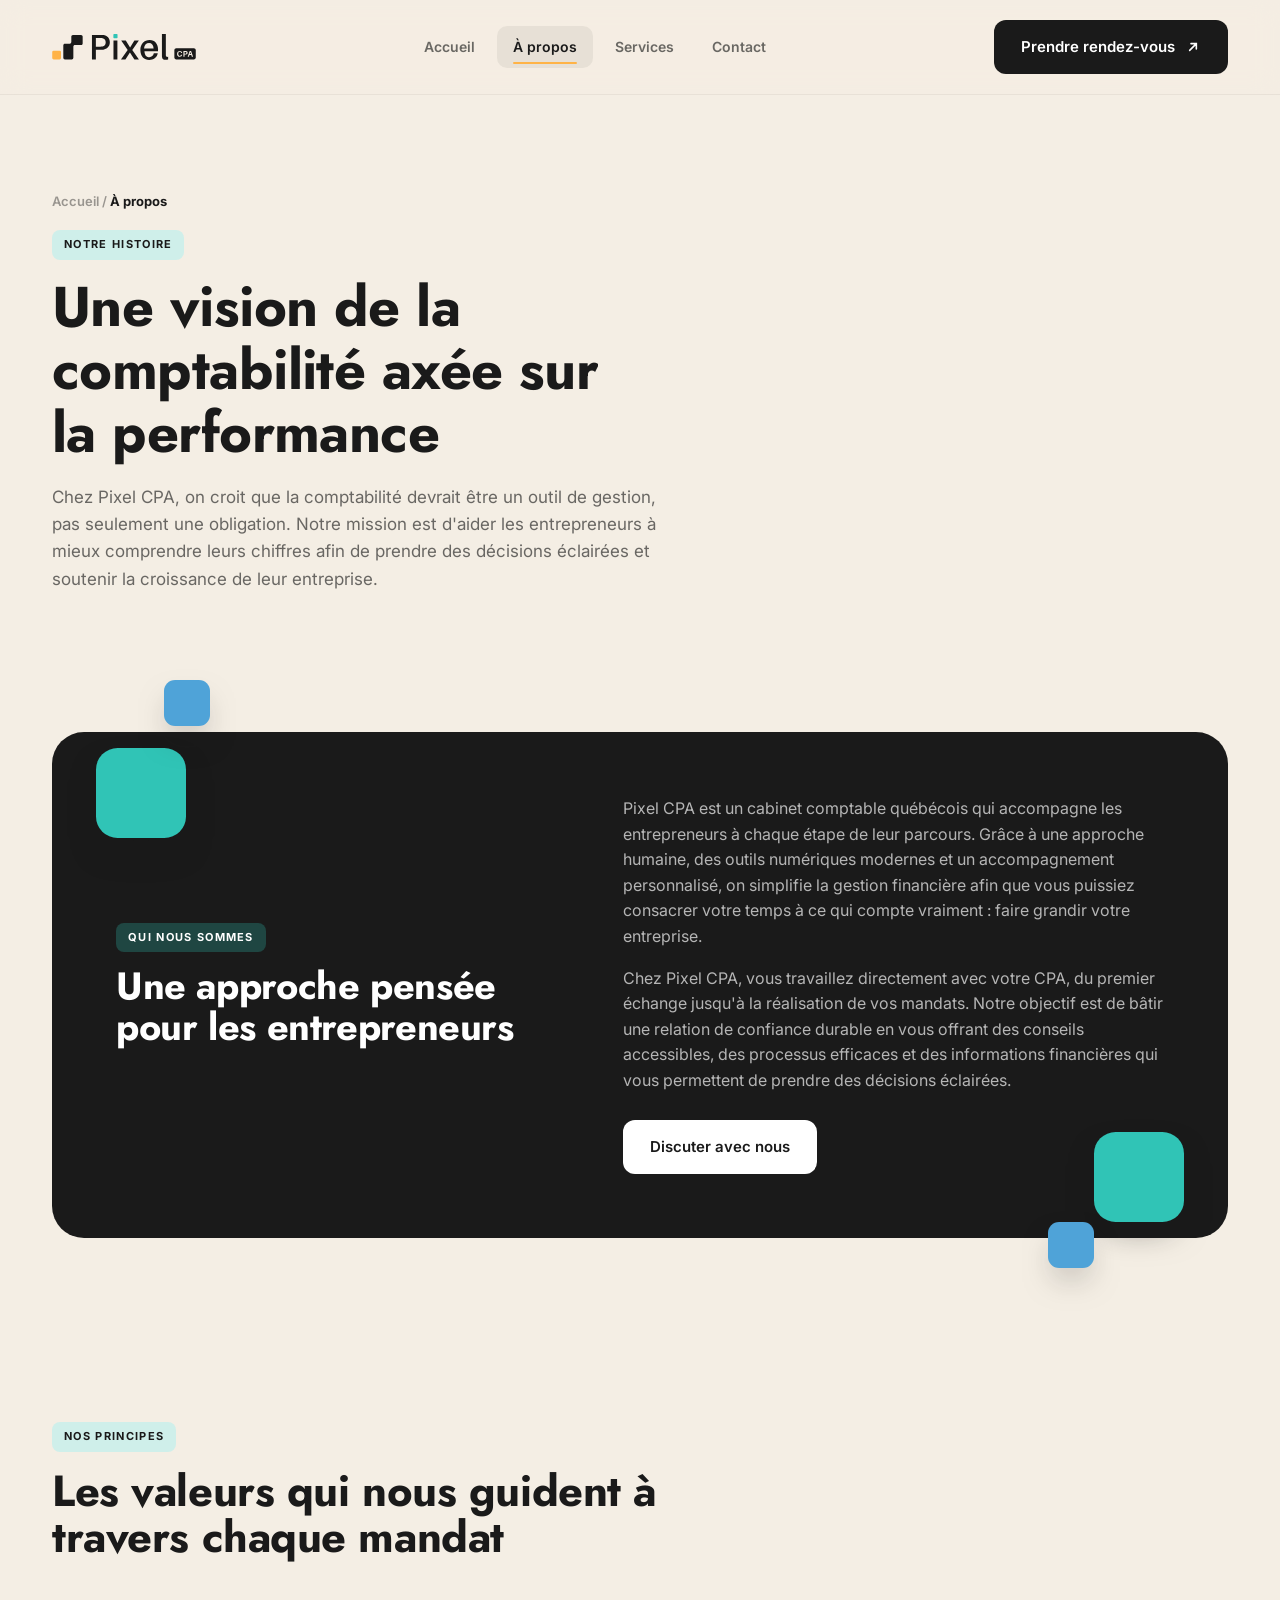
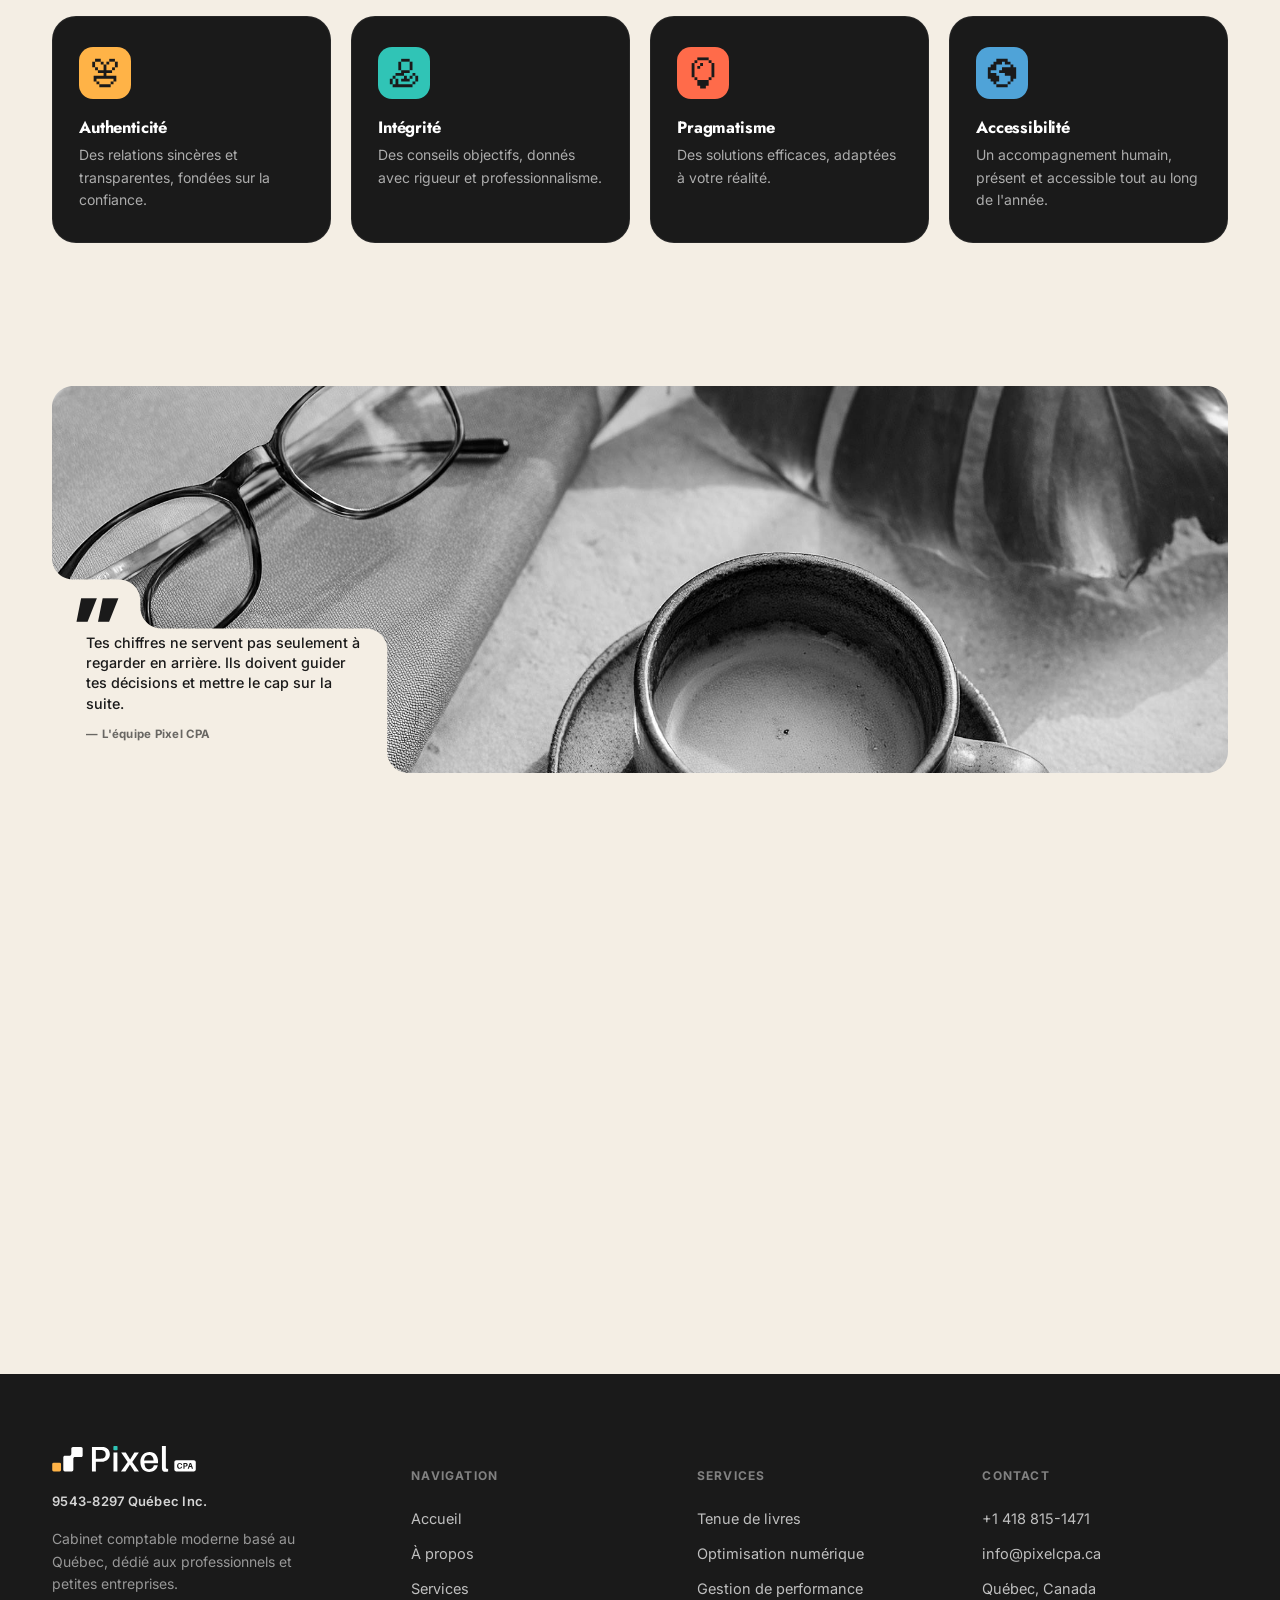
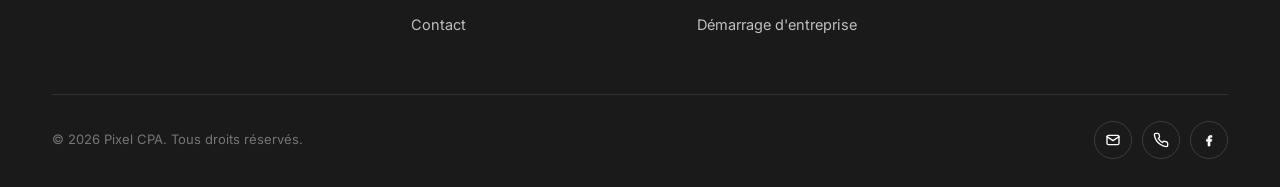
==== commit fee59e62: "Add files via upload" ====
--- a/a-propos.html
+++ b/a-propos.html
@@ -105,10 +105,10 @@
   <div class="wrap">
     <div class="panel-dark cta-split" data-reveal="scale">
       <span class="panel-blocks" aria-hidden="true">
-        <b style="width:92px;height:92px;left:44px;bottom:-48px;"></b>
-        <b style="width:58px;height:58px;left:206px;bottom:-20px;animation-delay:1.1s;background:var(--blue-soft) !important;"></b>
-        <b style="width:92px;height:92px;right:44px;top:-48px;"></b>
-        <b style="width:58px;height:58px;right:206px;top:-20px;animation-delay:1.1s;background:var(--blue-soft) !important;"></b>
+        <b style="width:90px;height:90px;right:44px;bottom:16px;"></b>
+        <b style="width:46px;height:46px;right:134px;bottom:-30px;animation-delay:1.1s;background:var(--blue-soft) !important;"></b>
+        <b style="width:90px;height:90px;left:44px;top:16px;"></b>
+        <b style="width:46px;height:46px;left:112px;top:-52px;animation-delay:1.1s;background:var(--blue-soft) !important;"></b>
       </span>
       <div class="cta-split-head">
         <span class="eyebrow on-dark">Qui nous sommes</span>
@@ -132,22 +132,22 @@
     </div>
     <div class="values stagger">
       <div class="v-card" data-reveal="scale" style="--i:0">
-        <span class="mark pico" style="color:var(--orange);" aria-hidden="true"><svg viewBox="0 0 24 24"><path d="M17 10H15V12H17V10Z"/><path d="M11 10H13V12H11V10Z"/><path d="M9 10H7V12H9V10Z"/><path fill-rule="evenodd" clip-rule="evenodd" d="M19 3H5V5H3V17H5V19H17V21H19V19H21V5H19V3ZM19 5V19H17V17H5V5H19Z"/></svg></span>
+        <span class="mark pico" style="color:var(--orange);" aria-hidden="true"><svg viewBox="0 0 24 24"><path d="M19 2V4H15V2L19 2Z"/><path d="M13 6V4H15V6H13Z"/><path fill-rule="evenodd" clip-rule="evenodd" d="M17 10H13V6H11V4H9V2L5 2V4H3L3 8H5V10H7V12H11V14H4V18H6V20H8V22H16V20H18V18H20V14H13V12H17V10ZM6 16V18H8V20H16V18H18V16H6ZM7 10V8H5V4H9V6H11V10H7Z"/><path d="M19 8V10H17V8H19Z"/><path d="M19 8H21V4H19V8Z"/></svg></span>
         <h4>Authenticité</h4>
         <p>Des relations sincères et transparentes, fondées sur la confiance.</p>
       </div>
       <div class="v-card" data-reveal="scale" style="--i:1">
-        <span class="mark pico" style="color:var(--teal);" aria-hidden="true"><svg viewBox="0 0 51 51"><path d="M10.625 6.375H40.375V10.625H10.625V6.375Z"/><path d="M10.625 40.375H6.375V10.625H10.625V40.375Z"/><path d="M40.375 40.375V44.625H10.625V40.375H40.375Z"/><path d="M40.375 40.375H44.625V10.625H40.375V40.375Z"/><path d="M36.125 14.875V36.125H31.875L31.875 14.875H36.125Z"/><path d="M27.625 36.125V23.375H23.375V36.125H27.625Z"/><path d="M19.125 36.125V27.625H14.875V36.125H19.125Z"/></svg></span>
+        <span class="mark pico" style="color:var(--teal);" aria-hidden="true"><svg viewBox="0 0 24 24"><path d="M16 4H10V2H16V4Z"/><path d="M16 10V4H18V10H16Z"/><path fill-rule="evenodd" clip-rule="evenodd" d="M12 12H16V10H10V4H8V10H10V12H6V14H4V16H2V20H4V22H18V20H20V18H22V14H20V12H18V14H16V16H14V14H12V12ZM12 14V16H10V18H16V16H18V14H20V18H18V20H8V16H6V14H12ZM6 16V20H4V16H6Z"/></svg></span>
         <h4>Intégrité</h4>
         <p>Des conseils objectifs, donnés avec rigueur et professionnalisme.</p>
       </div>
       <div class="v-card" data-reveal="scale" style="--i:2">
-        <span class="mark pico" style="color:var(--coral);" aria-hidden="true"><svg viewBox="0 0 24 24"><path d="M7 1H17V3H7V1Z"/><path d="M5 5V3H7V5H5Z"/><path d="M5 15H3V5H5V15Z"/><path d="M7 17H5V15H7V17Z"/><path d="M9 19H7V17H9V19Z"/><path d="M11 21H9V19H11V21Z"/><path d="M13 21V23H11V21H13Z"/><path d="M15 19V21H13V19H15Z"/><path d="M17 17H15V19H17V17Z"/><path d="M19 15V17H17V15H19Z"/><path fill-rule="evenodd" clip-rule="evenodd" d="M19 5V3H17V5H19ZM19 5H21V15H19V5Z"/><path fill-rule="evenodd" clip-rule="evenodd" d="M14 6H10V8H8V12H10V14H14V12H16V8H14V6ZM14 8V12H10V8H14Z"/></svg></span>
+        <span class="mark pico" style="color:var(--coral);" aria-hidden="true"><svg viewBox="0 0 24 24"><path d="M8 1L16 1V3H8V1Z"/><path d="M6 5V3H8V5H6Z"/><path d="M6 15H4V5H6V15Z"/><path d="M8 17H6V15H8V17Z"/><path d="M16 17V21H14V23H10V21H8V17H16Z"/><path d="M18 15H16V17H18V15Z"/><path d="M18 15H20V5H18V3H16V5H18V15Z"/><path d="M10 9V7H12V5H10V7H8V9H10Z"/></svg></span>
         <h4>Pragmatisme</h4>
         <p>Des solutions efficaces, adaptées à votre réalité.</p>
       </div>
       <div class="v-card" data-reveal="scale" style="--i:3">
-        <span class="mark pico" style="color:var(--blue-soft);" aria-hidden="true"><svg viewBox="0 0 24 24"><path fill-rule="evenodd" clip-rule="evenodd" d="M18 2H16V4H14V6H12V8H10V10H8V12H6V18H12V16H14V14H16V12H18V10H20V8H22V6H20V4H18V2ZM18 4V6H20V8H18V10H16V12H14V14H12V16H10V14H8V12H10V10H12V8H14V6H16V4H18Z"/><path d="M4 4H10V6H4V4Z"/><path d="M4 20H2V6H4V20Z"/><path d="M18 20H4V22L18 22V20Z"/><path d="M18 20V14H20V20H18Z"/></svg></span>
+        <span class="mark pico" style="color:var(--blue-soft);" aria-hidden="true"><svg viewBox="0 0 24 24"><path fill-rule="evenodd" clip-rule="evenodd" d="M16 2H8V4H6V6H4V8H2V16H4L4 18H6V20H8V22H16V20H18V18H20V16H22V8H20V6H18V4H16V2ZM18 6V8H12V10H10V12H14V14H18V18H16V20H8V18H10V14H8V12H4V10H8V6H12V4H14V6H18Z"/></svg></span>
         <h4>Accessibilité</h4>
         <p>Un accompagnement humain, présent et accessible tout au long de l'année.</p>
       </div>
@@ -159,12 +159,14 @@
 <section class="section-tight section-defer">
   <div class="wrap">
     <figure class="quote-showcase" data-reveal="scale">
-      <img src="assets/img/startupstockphotos-man-593333_1920.jpg"
-           width="1920" height="1170"
-           alt="Entrepreneur prenant des notes à côté de son ordinateur portable" loading="lazy" decoding="async">
+      <span class="qs-media" aria-hidden="true">
+        <img src="assets/img/startupstockphotos-man-593333_1920.jpg"
+             width="1920" height="1920"
+             alt="Entrepreneur prenant des notes à côté de son ordinateur portable" loading="lazy" decoding="async">
+      </span>
       <span class="quote-mark" aria-hidden="true">”</span>
       <blockquote>
-        <p>La comptabilité ne devrait jamais être un frein, mais un levier pour faire grandir votre entreprise.</p>
+        <p>Tes chiffres ne servent pas seulement à regarder en arrière. Ils doivent guider tes décisions et mettre le cap sur la suite.</p>
         <cite>— L'équipe Pixel CPA</cite>
       </blockquote>
     </figure>
@@ -176,12 +178,12 @@
   <div class="wrap">
     <div class="panel-dark" style="padding:64px 40px; text-align:center;" data-reveal="scale">
       <span class="pixels-anim" aria-hidden="true">
-        <i class="p1" style="left:40px;bottom:-40px;"></i>
-        <i class="p2" style="left:114px;bottom:-6px;"></i>
-        <i class="p3" style="left:78px;bottom:46px;"></i>
-        <i class="p1" style="right:40px;top:-40px;"></i>
-        <i class="p2" style="right:114px;top:-6px;"></i>
-        <i class="p3" style="right:78px;top:46px;"></i>
+        <i class="p1" style="left:40px;bottom:-48px;"></i>
+        <i class="p2" style="left:172px;bottom:-8px;"></i>
+        <i class="p3" style="left:120px;bottom:80px;"></i>
+        <i class="p1" style="right:40px;top:-48px;"></i>
+        <i class="p2" style="right:172px;top:-8px;"></i>
+        <i class="p3" style="right:120px;top:80px;"></i>
       </span>
       <div class="cta-band" style="position:relative; z-index:2;">
         <span class="eyebrow on-dark">Envie de nous rencontrer ?</span>
@@ -206,6 +208,7 @@
         <a href="index.html" class="logo on-dark" aria-label="Pixel CPA — accueil">
           <svg class="logo-img" viewBox="0 0 1999.95 362.21" width="144" height="26" role="img" aria-label="Pixel CPA" xmlns="http://www.w3.org/2000/svg"><path d="M1861.13,250.37c-1.68-.23-4.04-.34-6.85-.34h-11.13v23.82h11.13c2.81,0,5.17-.11,6.85-.34,5.4-.78,9.22-4.27,9.22-11.57s-3.82-10.79-9.22-11.57ZM1861.13,250.37c-1.68-.23-4.04-.34-6.85-.34h-11.13v23.82h11.13c2.81,0,5.17-.11,6.85-.34,5.4-.78,9.22-4.27,9.22-11.57s-3.82-10.79-9.22-11.57ZM1973.3,197.54h-245.18c-14.72,0-26.65,11.93-26.65,26.65v104.72c0,14.72,11.93,26.65,26.65,26.65h245.18c14.72,0,26.65-11.93,26.65-26.65v-104.72c0-14.72-11.93-26.65-26.65-26.65ZM1776.43,305.32c10.12,0,15.96-6.07,17.98-15.74l.23-1.12h15.39l-.11,1.12c-1.69,16.52-14.27,27.31-34.16,27.31-21.58,0-36.41-15.17-36.41-39.89s16.07-40.79,37.53-40.79,31.92,11.46,33.49,26.74l.11,1.13h-15.51l-.22-1.13c-1.91-9.55-7.75-15.17-18.09-15.17-12.47,0-20.9,10.68-20.9,28.32,0,19.33,8.87,29.22,20.67,29.22ZM1865.74,285.54c-3.82.45-6.74.56-11.24.56h-11.35v29.22h-15.5v-77.54h26.85c4.5,0,7.42.11,11.24.56,11.8,1.35,20.9,9.33,20.9,23.6s-9.66,22.25-20.9,23.6ZM1945.21,315.32l-7.64-23.38h-26.07l-7.75,23.38h-16.52l27.98-77.54h19.44l27.42,77.54h-16.86ZM1915.43,279.7h18.21l-8.99-28.66-9.22,28.66ZM1861.13,250.37c-1.68-.23-4.04-.34-6.85-.34h-11.13v23.82h11.13c2.81,0,5.17-.11,6.85-.34,5.4-.78,9.22-4.27,9.22-11.57s-3.82-10.79-9.22-11.57Z" fill="#fff"/><path d="M712.38,14.78c53.6,6.95,90.33,41.2,90.33,101.75s-40.7,95.29-90.33,101.75c-15.88,1.98-28.29,1.98-46.65,1.98h-57.57v135h-54.6V12.8h112.17c18.36,0,30.77,0,46.65,1.99ZM701.96,174.1c23.82-4.47,43.18-21.34,43.18-57.57s-19.36-53.11-43.18-57.57c-8.93-1.49-20.84-1.99-34.74-1.99h-59.06v119.12h59.06c13.9,0,25.81-.5,34.74-1.98ZM908.11,355.26h-54.6V91.71h54.6v263.55ZM1115.18,221.26l92.81,134.01h-63.03l-62.54-99.26-62.54,99.26h-62.54l93.81-133.51-90.33-130.04h64.03l60.06,95.3,59.56-95.3h62.54l-91.82,129.54ZM1474.63,216.79c0,4.96,0,12.41-.99,21.84h-189.1c4.47,63.03,33.25,83.88,68.99,83.88,31.77,0,56.58-19.36,62.04-52.61h55.09c-11.41,62.54-61.54,92.31-119.12,92.31-70.48,0-123.59-44.67-123.59-137.98,0-83.38,53.11-139.47,129.05-139.47s117.63,57.57,117.63,132.02ZM1348.94,124.47c-37.22,0-64.02,25.31-69.98,75.94h133.51c-3.97-48.64-25.31-75.94-63.53-75.94ZM1582.97.09v276.96c0,8.7,0,16.43.5,24.17.99,14.5,7.94,19.33,31.27,17.4v37.22c-10.92,1.45-23.33,2.42-35.74,2.42-28.79,0-48.14-10.15-50.13-43.02-.5-9.67-.5-21.27-.5-36.73V.09h54.6Z" fill="#fff"/><path d="M288.23,13.15c-12.25,0-22.18,9.93-22.18,22.18v77.24c0,12.25-9.93,22.18-22.18,22.18h-67.3c-12.25,0-22.18,9.93-22.18,22.18v175.6c0,12.25,9.93,22.18,22.18,22.18h95.62c12.25,0,22.18-9.93,22.18-22.18v-157.16c0-12.25,9.93-22.18,22.18-22.18h85.31c12.25,0,22.18-9.93,22.18-22.18V35.33c0-12.25-9.93-22.18-22.18-22.18h-113.63Z" fill="#fff"/><rect y="232.46" width="122.68" height="122.68" rx="20.02" ry="20.02" fill="#ffb347"/><rect x="852" width="57.87" height="57.87" rx="9.68" ry="9.68" fill="#30c4b6"/></svg>
         </a>
+        <p class="foot-legal" style="margin:12px 0 0;font-size:13px;font-weight:600;letter-spacing:.02em;color:rgba(255,255,255,.82);">9543-8297 Québec Inc.</p>
         <p>Cabinet comptable moderne basé au Québec, dédié aux professionnels et petites entreprises.</p>
       </div>
       <nav class="foot-col" aria-label="Navigation du pied de page">
--- a/styles.css
+++ b/styles.css
@@ -2,9 +2,15 @@
    PIXEL CPA — Design tokens (from Identité Visuelle 2026)
    =========================================================== */
 
-/* Fonts are loaded from <link rel="preconnect"> + <link rel="stylesheet"> in each page's
-   <head>. An @import here would be discovered only after this file parses, delaying the
-   font request by a full round-trip. */
+/* Jost is loaded via <link> in each page's <head>. Aileron (client brand font, "je t'ai mis
+   aileron otf") is self-hosted from /assets as OTF and declared here — used site-wide. */
+@font-face{ font-family:'Aileron'; font-style:normal; font-weight:300; font-display:swap; src:url("assets/Aileron-Light.otf") format("opentype"); }
+@font-face{ font-family:'Aileron'; font-style:normal; font-weight:400; font-display:swap; src:url("assets/Aileron-Regular.otf") format("opentype"); }
+@font-face{ font-family:'Aileron'; font-style:italic;  font-weight:400; font-display:swap; src:url("assets/Aileron-Italic.otf") format("opentype"); }
+@font-face{ font-family:'Aileron'; font-style:normal; font-weight:600; font-display:swap; src:url("assets/Aileron-SemiBold.otf") format("opentype"); }
+@font-face{ font-family:'Aileron'; font-style:normal; font-weight:700; font-display:swap; src:url("assets/Aileron-Bold.otf") format("opentype"); }
+@font-face{ font-family:'Aileron'; font-style:normal; font-weight:800; font-display:swap; src:url("assets/Aileron-Heavy.otf") format("opentype"); }
+@font-face{ font-family:'Aileron'; font-style:normal; font-weight:900; font-display:swap; src:url("assets/Aileron-Black.otf") format("opentype"); }
 
 :root{
   /* primaires */
@@ -34,8 +40,8 @@
   --radius-md:   16px;
   --radius-sm:   10px;
 
-  --font-display:'Jost', sans-serif;
-  --font-body:   'Inter', sans-serif;
+  --font-display:'Aileron', 'Jost', sans-serif;
+  --font-body:   'Aileron', 'Inter', sans-serif;
 
   --ease: cubic-bezier(.22,.9,.32,1);
 
@@ -75,7 +81,7 @@
   margin:0;
   background:var(--paper);
   color:var(--ink);
-  font-family:'Inter', var(--font-body), sans-serif;
+  font-family:var(--font-body);
   font-size:16px;
   line-height:1.6;
   -webkit-font-smoothing:antialiased;
@@ -83,7 +89,7 @@
 }
 
 h1,h2,h3,h4{
-  font-family:'Inter', var(--font-display), sans-serif;
+  font-family:var(--font-display);
   font-weight:700;
   line-height:1.06;
   margin:0;
@@ -116,8 +122,8 @@
   border-radius:8px;
 }
 /* the little coloured dot was removed at the client's request (v3) */
-.eyebrow.on-dark{background:rgba(255,255,255,.1); color:var(--white);}
-.eyebrow.on-dark::before{background:var(--orange);}
+.eyebrow.on-dark{background:color-mix(in srgb, var(--accent) 26%, transparent); color:var(--white);}
+.eyebrow.on-dark::before{background:var(--accent);}
 .eyebrow.orange{background:#FFE9C7;}
 .eyebrow.orange::before{background:var(--orange);}
 
@@ -142,9 +148,7 @@
 body[class*="theme-"] .panel-pixels b:nth-child(5){ background:var(--accent-2) !important; }
 body[class*="theme-"] .panel-pixels b:nth-child(3),
 body[class*="theme-"] .panel-pixels b:nth-child(6){ background:var(--accent-2) !important; }
-/* the nav logo's two pixel marks take the page colour (client: "changer le logo pour la bonne couleur") */
-body[class*="theme-"] .nav .logo-img rect:first-of-type{ fill:var(--accent); }
-body[class*="theme-"] .nav .logo-img rect:last-of-type{  fill:var(--accent-2); }
+/* logo stays the SAME (brand orange+teal) on every page — client: "garde le logo d'accueil le même partout" */
 
 /* ---------- buttons ---------- */
 .btn{
@@ -651,8 +655,9 @@
 .s-card:hover{ box-shadow:0 30px 60px -28px rgba(26,26,26,.5); }
 .s-card:not(:hover){ transform:none !important; }
 .s-icon{
-  display:block;
-  margin-bottom:20px;
+  width:52px; height:52px; border-radius:14px;
+  display:flex; align-items:center; justify-content:center;
+  margin-bottom:22px;
   transition:transform .4s var(--ease);
 }
 .s-card:hover .s-icon{ transform:rotate(-6deg) scale(1.06); }
@@ -666,13 +671,12 @@
   transition:opacity .3s ease, transform .3s ease;
 }
 .s-card:hover .go{ opacity:1; transform:translateX(0); }
-/* no tile ("rebord") — the icon is a coloured brand glyph directly on the dark card (client).
-   target .pico so it beats the base `.pico{color:var(--dark)}` rule. */
-.s-icon.orange .pico{ color:var(--orange); }
-.s-icon.teal .pico{ color:var(--teal); }
-.s-icon.coral .pico{ color:var(--coral); }
-.s-icon.blue .pico{ color:var(--blue-soft); }
-.s-icon.red .pico{ color:var(--red); }
+/* FULL brand colour tile (guide colours, bright) + solid BLACK glyph (client). Red is dark → white glyph. */
+.s-icon.orange{ background:var(--orange); }
+.s-icon.teal{ background:var(--teal); }
+.s-icon.coral{ background:var(--coral); }
+.s-icon.blue{ background:var(--blue-soft); }
+.s-icon.red{ background:var(--red); }
 
 /* ---------- pixel icons (client brand icon set) — inlined & recoloured ---------- */
 /* The delivered SVGs are solid-black pixel art. They're inlined (not referenced via
@@ -681,7 +685,7 @@
 .pico{ display:inline-block; line-height:0; color:var(--dark); }
 .pico svg{ display:block; width:100%; height:100%; }
 .pico svg path{ fill:currentColor; }
-.s-icon .pico{ width:40px; height:40px; }
+.s-icon .pico{ width:34px; height:34px; color:var(--dark); }
 
 /* ---------- deconstructed colour cards (home services preview) ---------- */
 .deco-cards{ display:grid; grid-template-columns:repeat(3,1fr); gap:24px; }
@@ -750,9 +754,9 @@
 .pixels-anim i{ position:absolute; display:block; border-radius:24%;
   box-shadow:0 16px 34px -12px rgba(26,26,26,.55);
   animation:pxBreathe 3.6s var(--ease) infinite; will-change:transform, opacity; }
-.pixels-anim i.p1{ width:62px; height:62px; background:var(--accent); }
-.pixels-anim i.p2{ width:34px; height:34px; background:var(--accent-2); animation-delay:.55s; }
-.pixels-anim i.p3{ width:20px; height:20px; background:var(--accent); animation-delay:1.15s; }
+.pixels-anim i.p1{ width:100px; height:100px; background:var(--accent); }
+.pixels-anim i.p2{ width:56px; height:56px; background:var(--accent-2); animation-delay:.55s; }
+.pixels-anim i.p3{ width:32px; height:32px; background:var(--accent); animation-delay:1.15s; }
 @keyframes pxBreathe{
   0%,100%{ transform:translate3d(0,0,0) scale(.92);  opacity:.62; }
   50%    { transform:translate3d(0,-7px,0) scale(1.06); opacity:1; }
@@ -769,10 +773,14 @@
 .quote-showcase{ position:relative; margin:0; aspect-ratio:1300 / 428.24;
   /* drop-shadow (not box-shadow) so the shadow follows the frame's staircase corner */
   filter:drop-shadow(0 22px 38px rgba(26,26,26,.24)); }
-.quote-showcase img{ width:100%; height:100%; object-fit:cover; object-position:64% 32%;
-  display:block; filter:grayscale(1) contrast(1.04);
+.quote-showcase .qs-media{ position:absolute; inset:0; display:block; overflow:hidden;
   -webkit-mask:var(--frame) center / 100% 100% no-repeat;
           mask:var(--frame) center / 100% 100% no-repeat; }
+.quote-showcase .qs-media img{ width:100%; height:100%; object-fit:cover; object-position:60% 56%;
+  display:block; filter:grayscale(1) contrast(1.04); transition:filter .5s var(--ease);
+  transform:scaleX(-1); transform-origin:center; }   /* photo mirrored (client: "reverse la photo"); mask/notch stay put */
+/* photo passes to full colour on hover (client) */
+.quote-showcase:hover .qs-media img{ filter:grayscale(0) contrast(1.04); }
 /* the " sits in the upper step of the staircase; the quote text in the wide lower step */
 .quote-showcase .quote-mark{ position:absolute; left:calc(3.4% - 20px); bottom:calc(40% - 30px); z-index:3;
   font-family:var(--font-display); font-weight:800; font-size:clamp(66px,7vw,94px); line-height:.4; color:var(--dark); }
@@ -784,7 +792,8 @@
 /* the wide-short frame can't hold the quote once narrow — stack a plain card instead */
 @media(max-width:900px){
   .quote-showcase{ aspect-ratio:auto; filter:none; }
-  .quote-showcase img{ height:280px; -webkit-mask:none; mask:none; border-radius:var(--radius-lg); }
+  .quote-showcase .qs-media{ position:static; display:block; height:280px; -webkit-mask:none; mask:none; border-radius:var(--radius-lg); }
+  .quote-showcase .qs-media img{ height:100%; }
   .quote-showcase .quote-mark{ position:static; display:block; margin:14px 0 2px 2px; font-size:56px; }
   .quote-showcase blockquote{ position:static; width:auto; min-width:0; background:var(--paper);
     padding:0 4px 6px; }
@@ -840,10 +849,12 @@
 /* bigger pixel icons, coloured directly on the dark card (same style as the homepage cards) —
    no pastel chip. Colour comes from an inline `color:` on each `.ic`; the pico must inherit it
    (the base .pico rule would otherwise force it dark → invisible on the dark card). */
-.info-card .ic{ width:46px; height:46px; display:flex; align-items:center; justify-content:center; flex:none; }
-/* the whole 46px pico is the icon (the old 20px line-icon rule is gone — it kept the glyph tiny) */
-.info-card .ic .pico{ width:46px; height:46px; color:inherit; display:block; }
+.info-card .ic{ width:46px; height:46px; border-radius:12px; display:flex; align-items:center; justify-content:center; flex:none;
+  background:currentColor; transition:transform .4s var(--ease); }
+.info-card .ic .pico{ width:30px; height:30px; color:var(--dark); display:block; }
 .info-card .ic .pico svg{ width:100% !important; height:100% !important; display:block; }
+.info-card .ic .pico svg path{ fill:var(--dark); }
+.info-card:hover .ic{ transform:rotate(-6deg) scale(1.06); }
 .info-card h4{ font-size:15px; margin-bottom:4px; color:var(--white); }
 .info-card p{ font-size:14px; color:rgba(255,255,255,.64); }
 .info-card p a{ color:var(--white); }
@@ -864,7 +875,11 @@
 .v-card{ padding:30px 26px; border-radius:var(--radius-lg); background:var(--dark); border:1px solid rgba(255,255,255,.06);
   transition:transform .4s var(--ease), box-shadow .4s var(--ease); }
 .v-card:hover{ transform:translateY(-6px); box-shadow:0 30px 60px -30px rgba(26,26,26,.5); }
-.v-card .mark{ width:34px; height:34px; margin-bottom:20px; display:block; }
+.v-card .mark{ width:52px; height:52px; border-radius:14px; display:flex; align-items:center; justify-content:center;
+  margin-bottom:20px; background:currentColor; transition:transform .4s var(--ease); }
+.v-card .mark svg{ width:34px; height:34px; }
+.v-card .mark svg path{ fill:var(--dark); }
+.v-card:hover .mark{ transform:rotate(-6deg) scale(1.06); }
 .v-card h4{ font-size:16.5px; margin-bottom:8px; color:var(--white); }
 .v-card p{ font-size:14px; color:rgba(255,255,255,.64); margin:0; }
 
@@ -878,7 +893,11 @@
   transition:transform .4s var(--ease), box-shadow .4s var(--ease);
 }
 .why-card:hover{ transform:translateY(-6px); box-shadow:0 30px 60px -30px rgba(26,26,26,.5); }
-.why-card .mark{ width:34px; height:34px; margin-bottom:20px; display:block; }
+.why-card .mark{ width:52px; height:52px; border-radius:14px; display:flex; align-items:center; justify-content:center;
+  margin-bottom:20px; background:currentColor; transition:transform .4s var(--ease); }
+.why-card .mark svg{ width:34px; height:34px; }
+.why-card .mark svg path{ fill:var(--dark); }
+.why-card:hover .mark{ transform:rotate(-6deg) scale(1.06); }
 .why-card h4{ font-size:16.5px; margin-bottom:8px; color:var(--white); }
 .why-card p{ font-size:14px; color:rgba(255,255,255,.64); }
 
@@ -908,7 +927,7 @@
 .faq-q .plus::before, .faq-q .plus::after{ content:''; position:absolute; background:var(--dark); border-radius:2px; }
 .faq-q .plus::before{ width:11px; height:2px; }
 .faq-q .plus::after{ width:2px; height:11px; transition:transform .3s ease; }
-.faq-item.open .plus{ background:var(--orange); transform:rotate(180deg); }
+.faq-item.open .plus{ background:var(--accent); transform:rotate(180deg); }
 .faq-item.open .plus::after{ transform:scaleY(0); }
 .faq-a{ max-height:0; overflow:hidden; transition:max-height .4s var(--ease); }
 .faq-a p{ padding:0 4px 24px; color:var(--ink-soft); font-size:14.5px; max-width:64ch; }
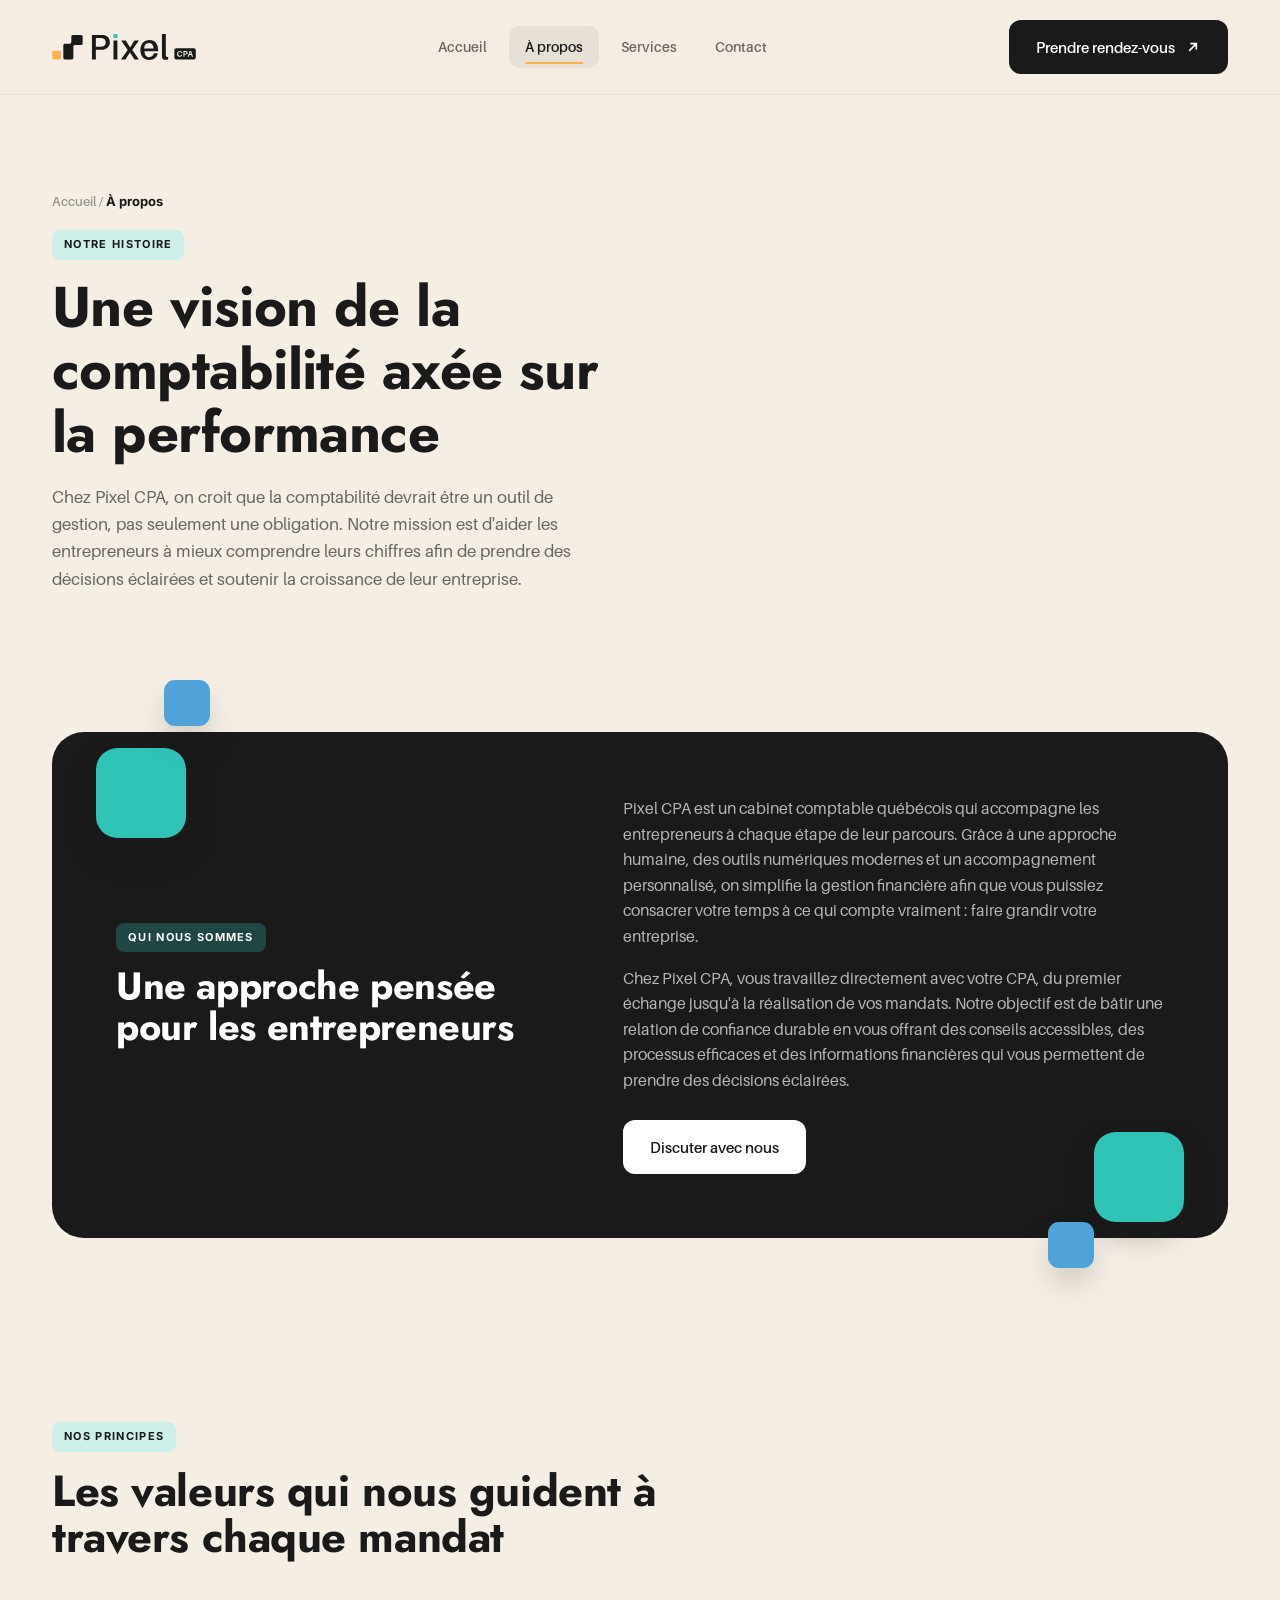
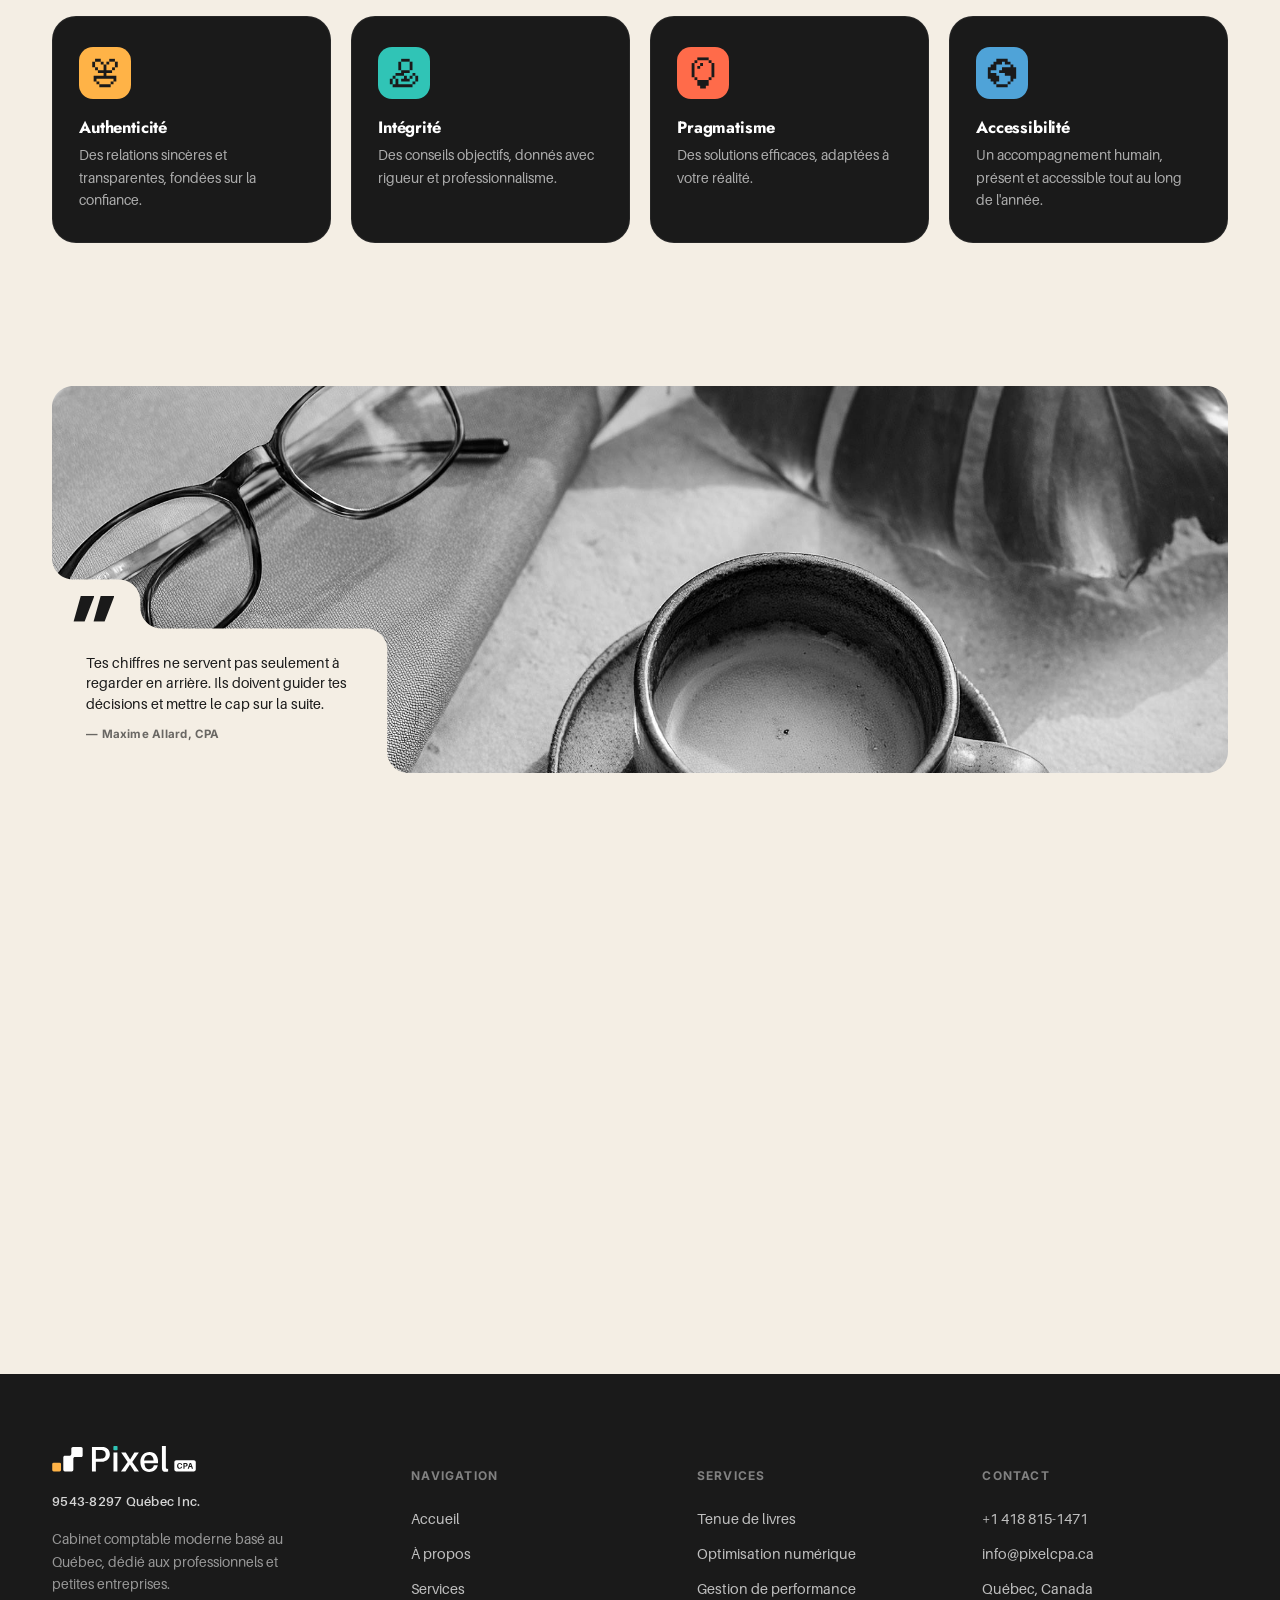
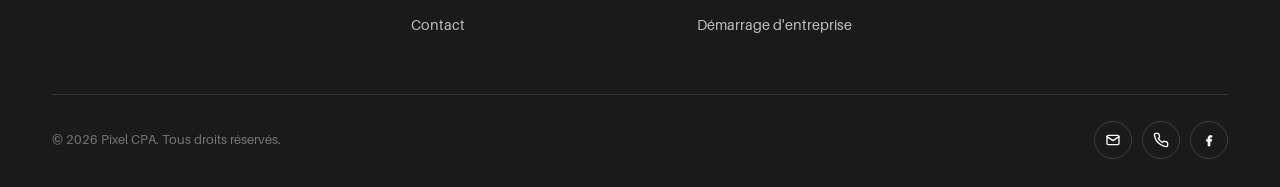
==== commit 02f214ca: "Add files via upload" ====
--- a/a-propos.html
+++ b/a-propos.html
@@ -167,7 +167,7 @@
       <span class="quote-mark" aria-hidden="true">”</span>
       <blockquote>
         <p>Tes chiffres ne servent pas seulement à regarder en arrière. Ils doivent guider tes décisions et mettre le cap sur la suite.</p>
-        <cite>— L'équipe Pixel CPA</cite>
+        <cite>— Maxime Allard, CPA</cite>
       </blockquote>
     </figure>
   </div>
--- a/styles.css
+++ b/styles.css
@@ -351,6 +351,11 @@
 /* ---------- photos: grayscale by default, colour + slow push-in on hover ---------- */
 .hero-photo img, .showcase-photo img, .founder img{
   transition:transform 1.1s var(--ease), filter .7s ease;
+  /* iOS Safari does NOT clip a composited child (these imgs carry a filter/transform) against
+     the parent's border-radius, so the photo's corners render square — reported on mobile.
+     Giving the img the parent's own radius makes the rounding intrinsic to the image, so it
+     no longer depends on the parent's overflow clip. Chromium is unaffected (radii coincide). */
+  border-radius:inherit;
 }
 .hero-photo:hover img, .showcase-photo:hover img, .founder:hover img{
   transform:scale(1.04);
@@ -793,7 +798,9 @@
 @media(max-width:900px){
   .quote-showcase{ aspect-ratio:auto; filter:none; }
   .quote-showcase .qs-media{ position:static; display:block; height:280px; -webkit-mask:none; mask:none; border-radius:var(--radius-lg); }
-  .quote-showcase .qs-media img{ height:100%; }
+  /* same iOS clipping caveat as .hero-photo — the img is mirrored (transform), so it must
+     carry the radius itself or its corners render square on mobile Safari. */
+  .quote-showcase .qs-media img{ height:100%; border-radius:inherit; }
   .quote-showcase .quote-mark{ position:static; display:block; margin:14px 0 2px 2px; font-size:56px; }
   .quote-showcase blockquote{ position:static; width:auto; min-width:0; background:var(--paper);
     padding:0 4px 6px; }
